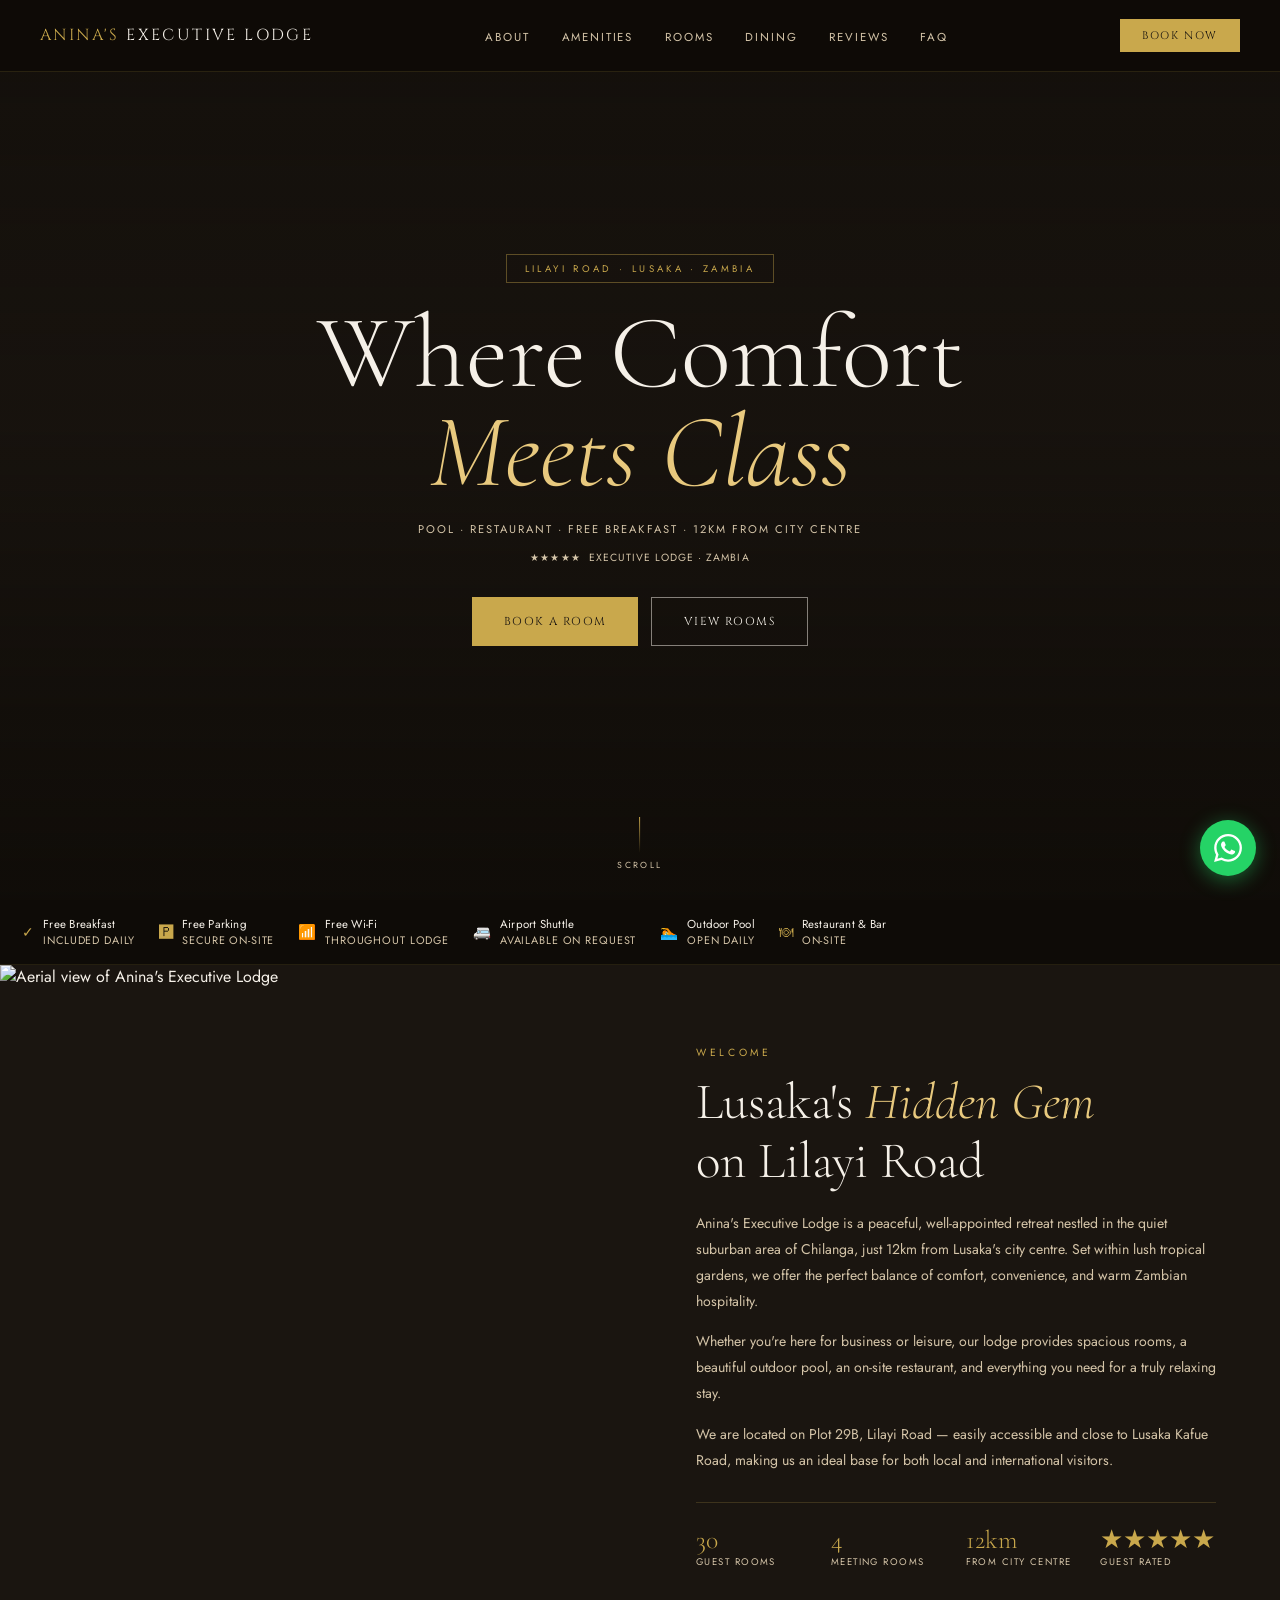
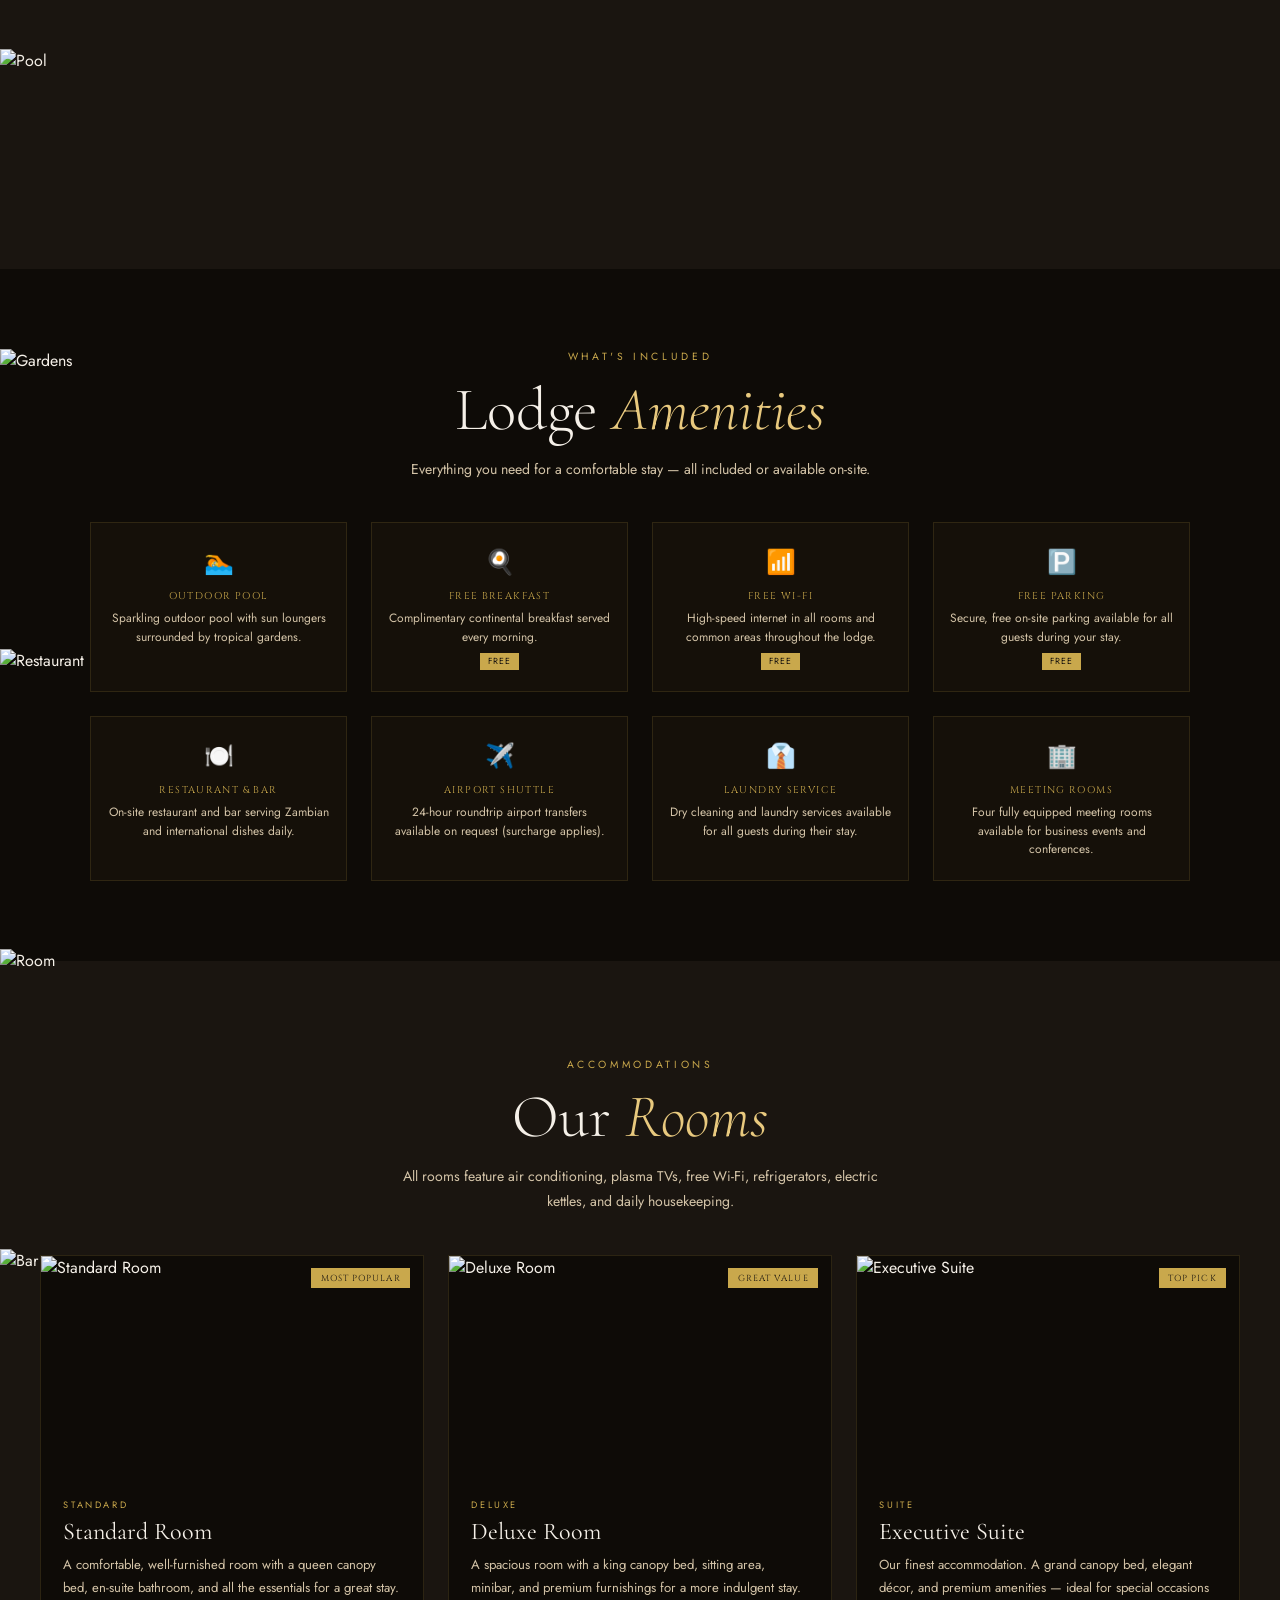
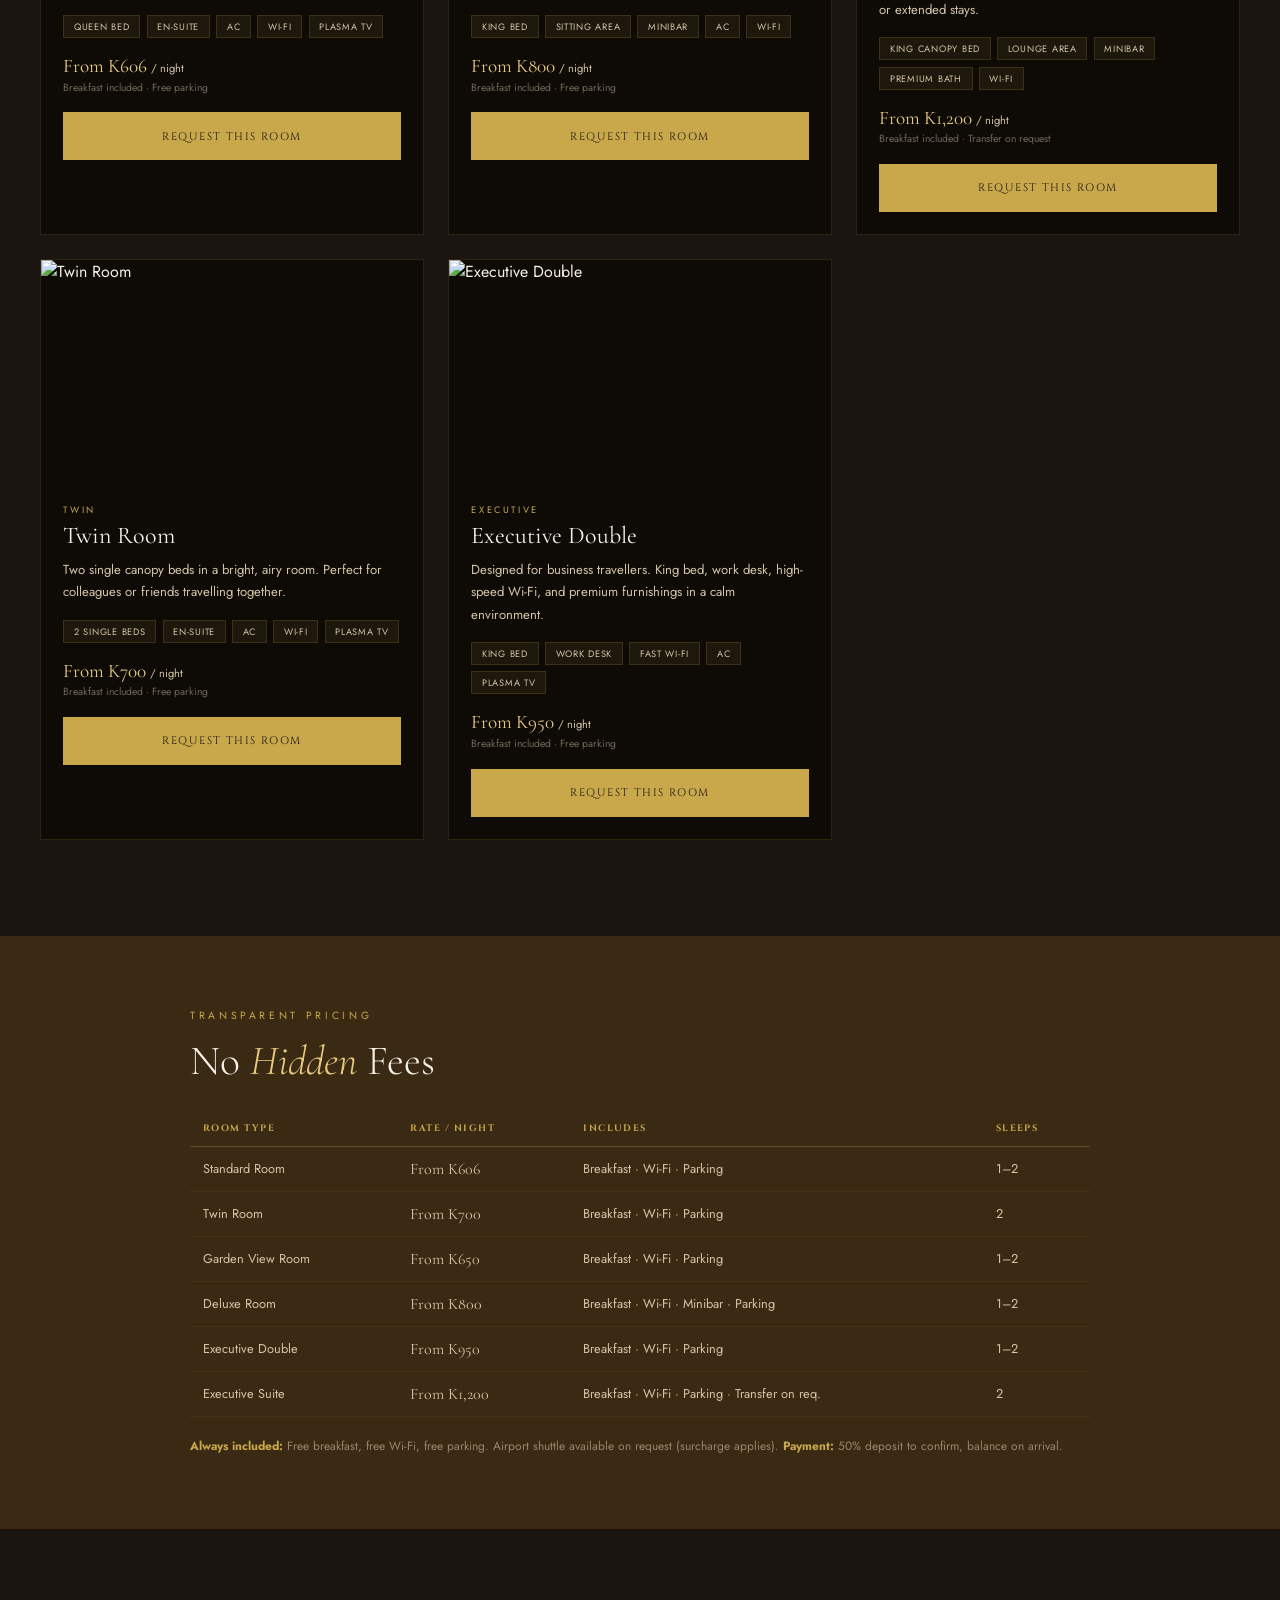
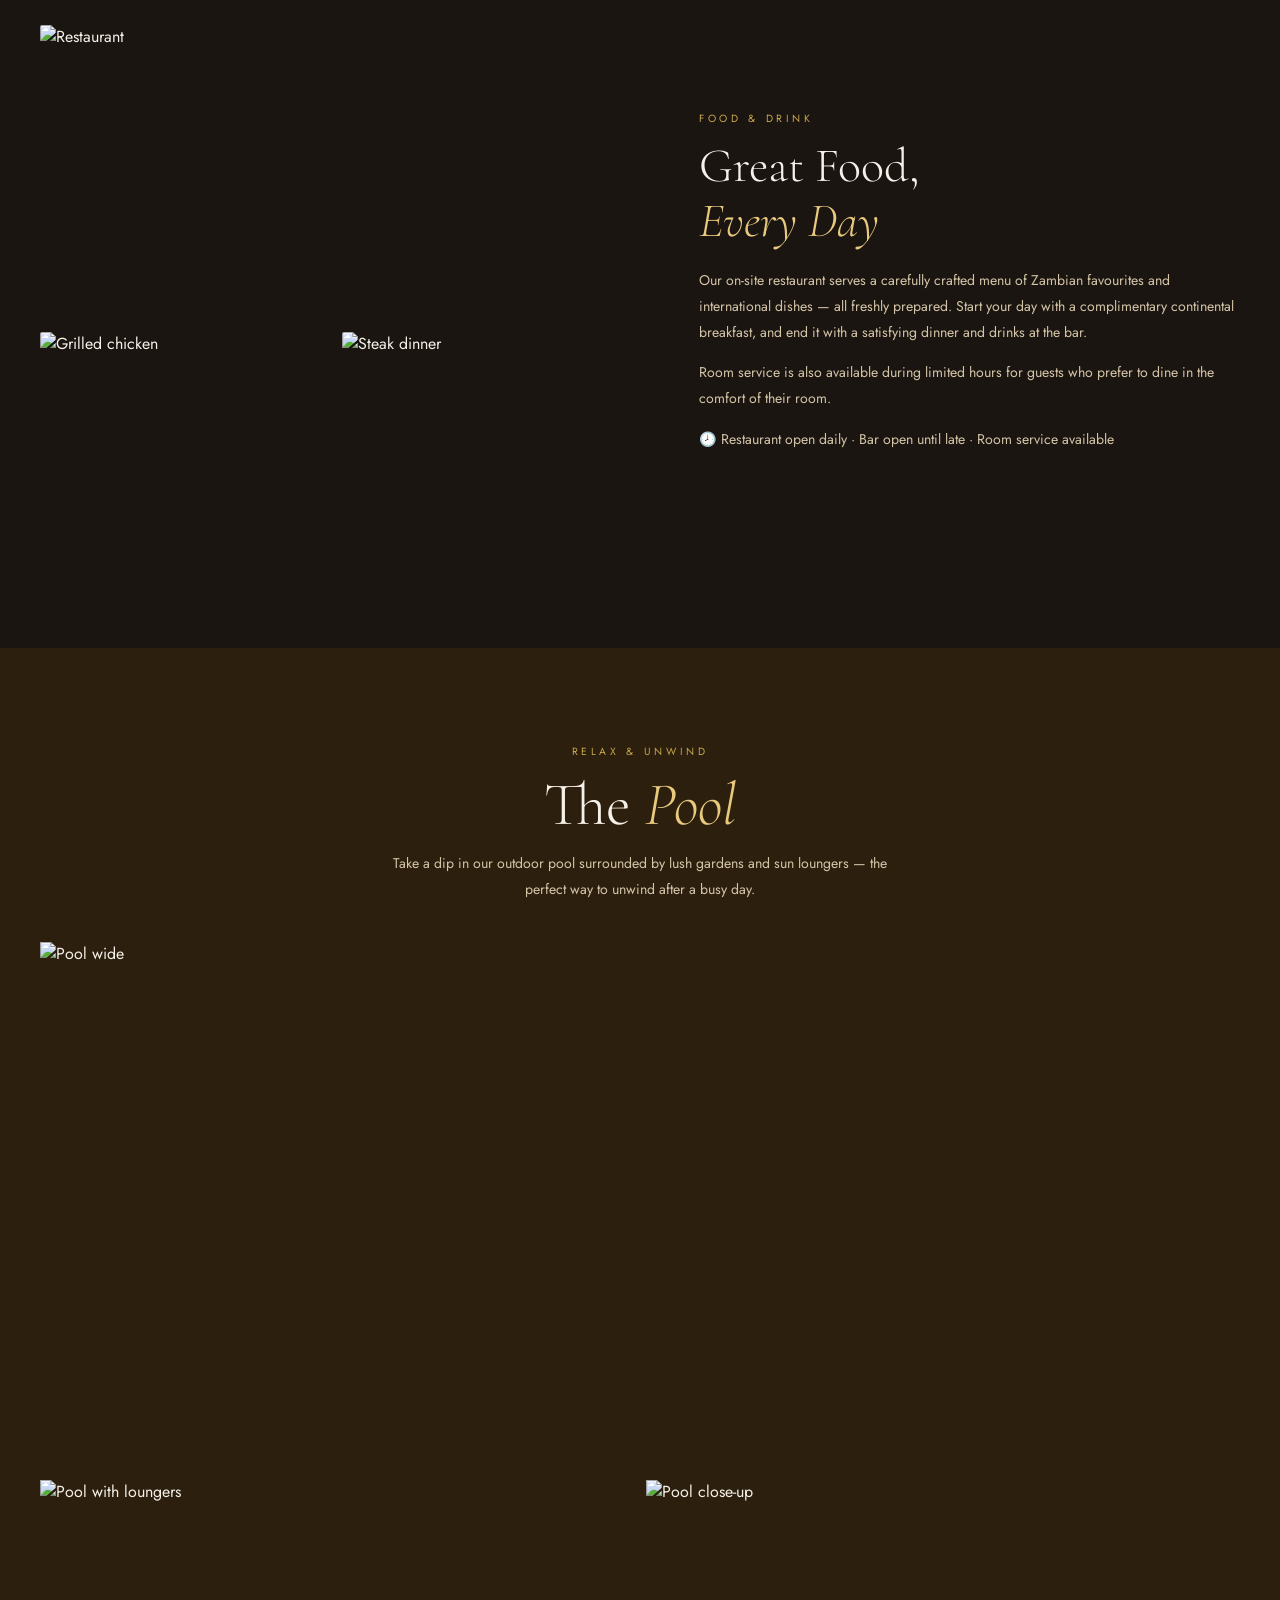
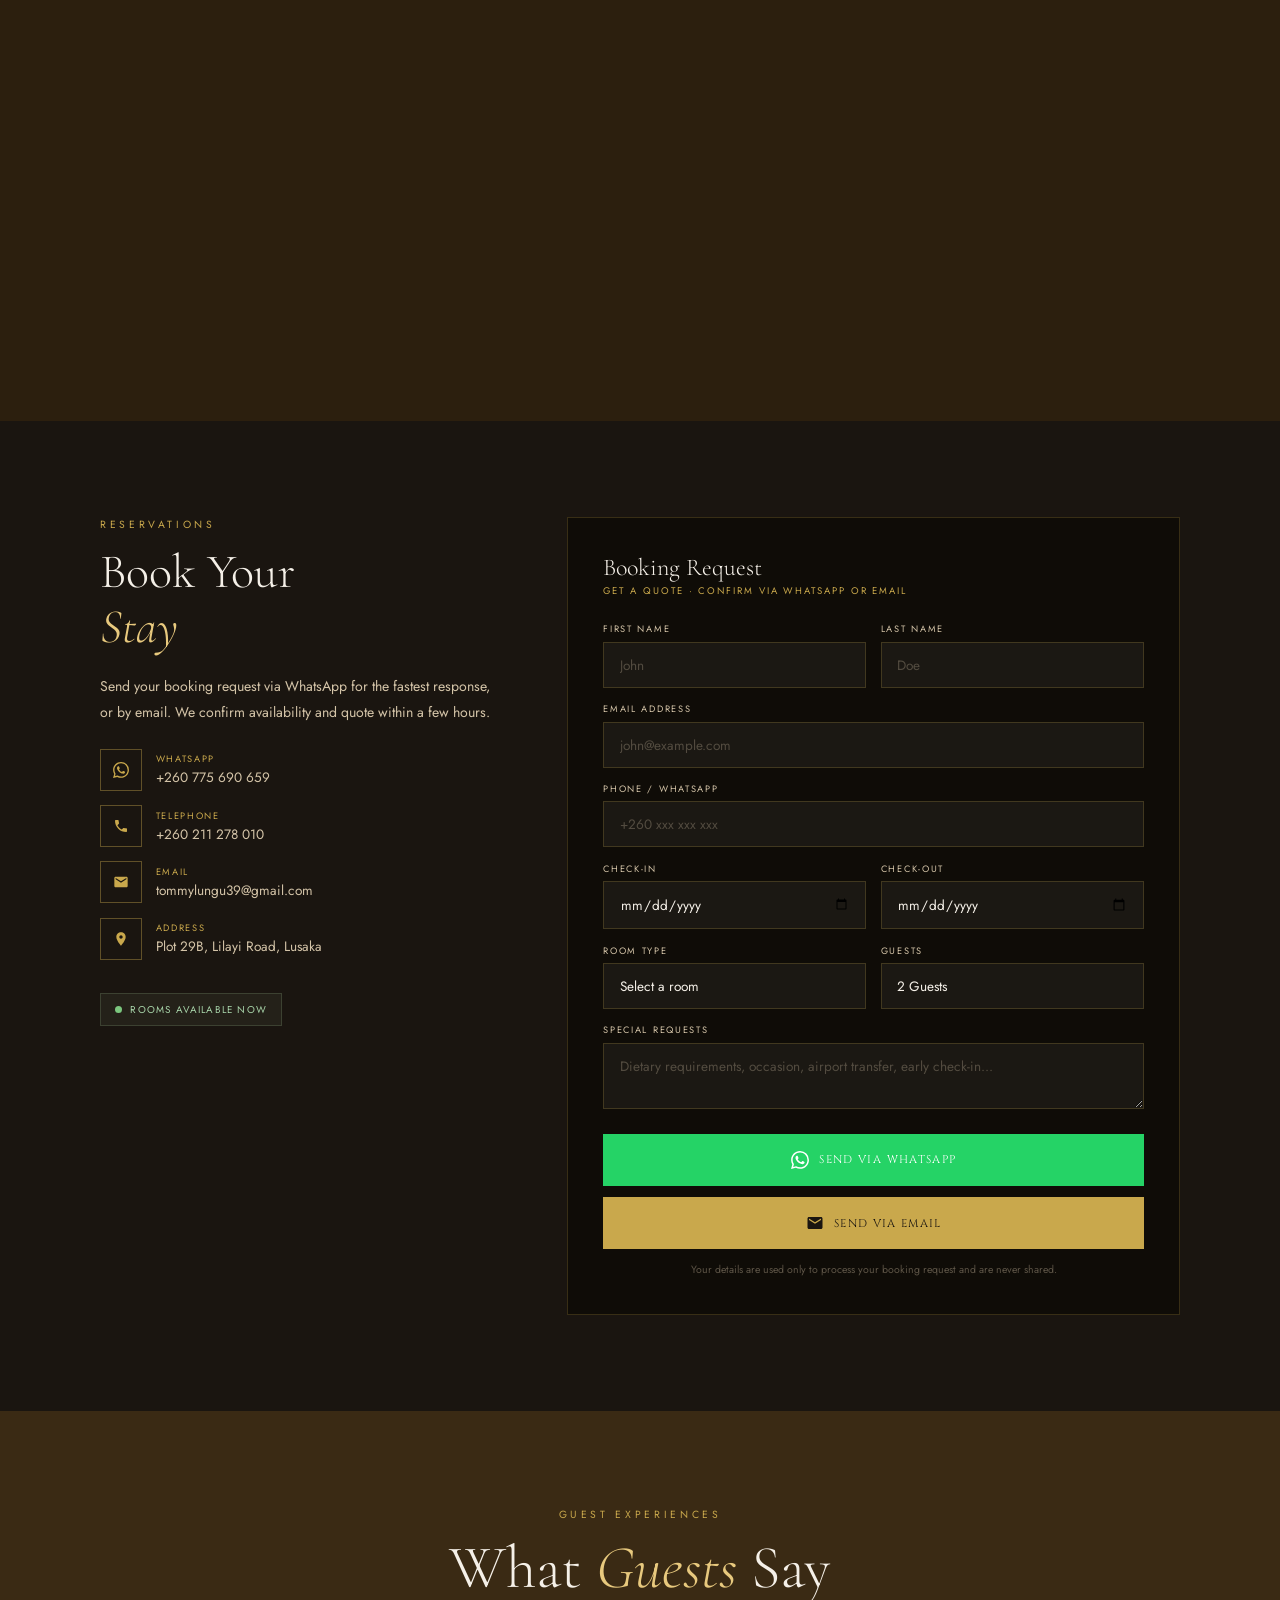
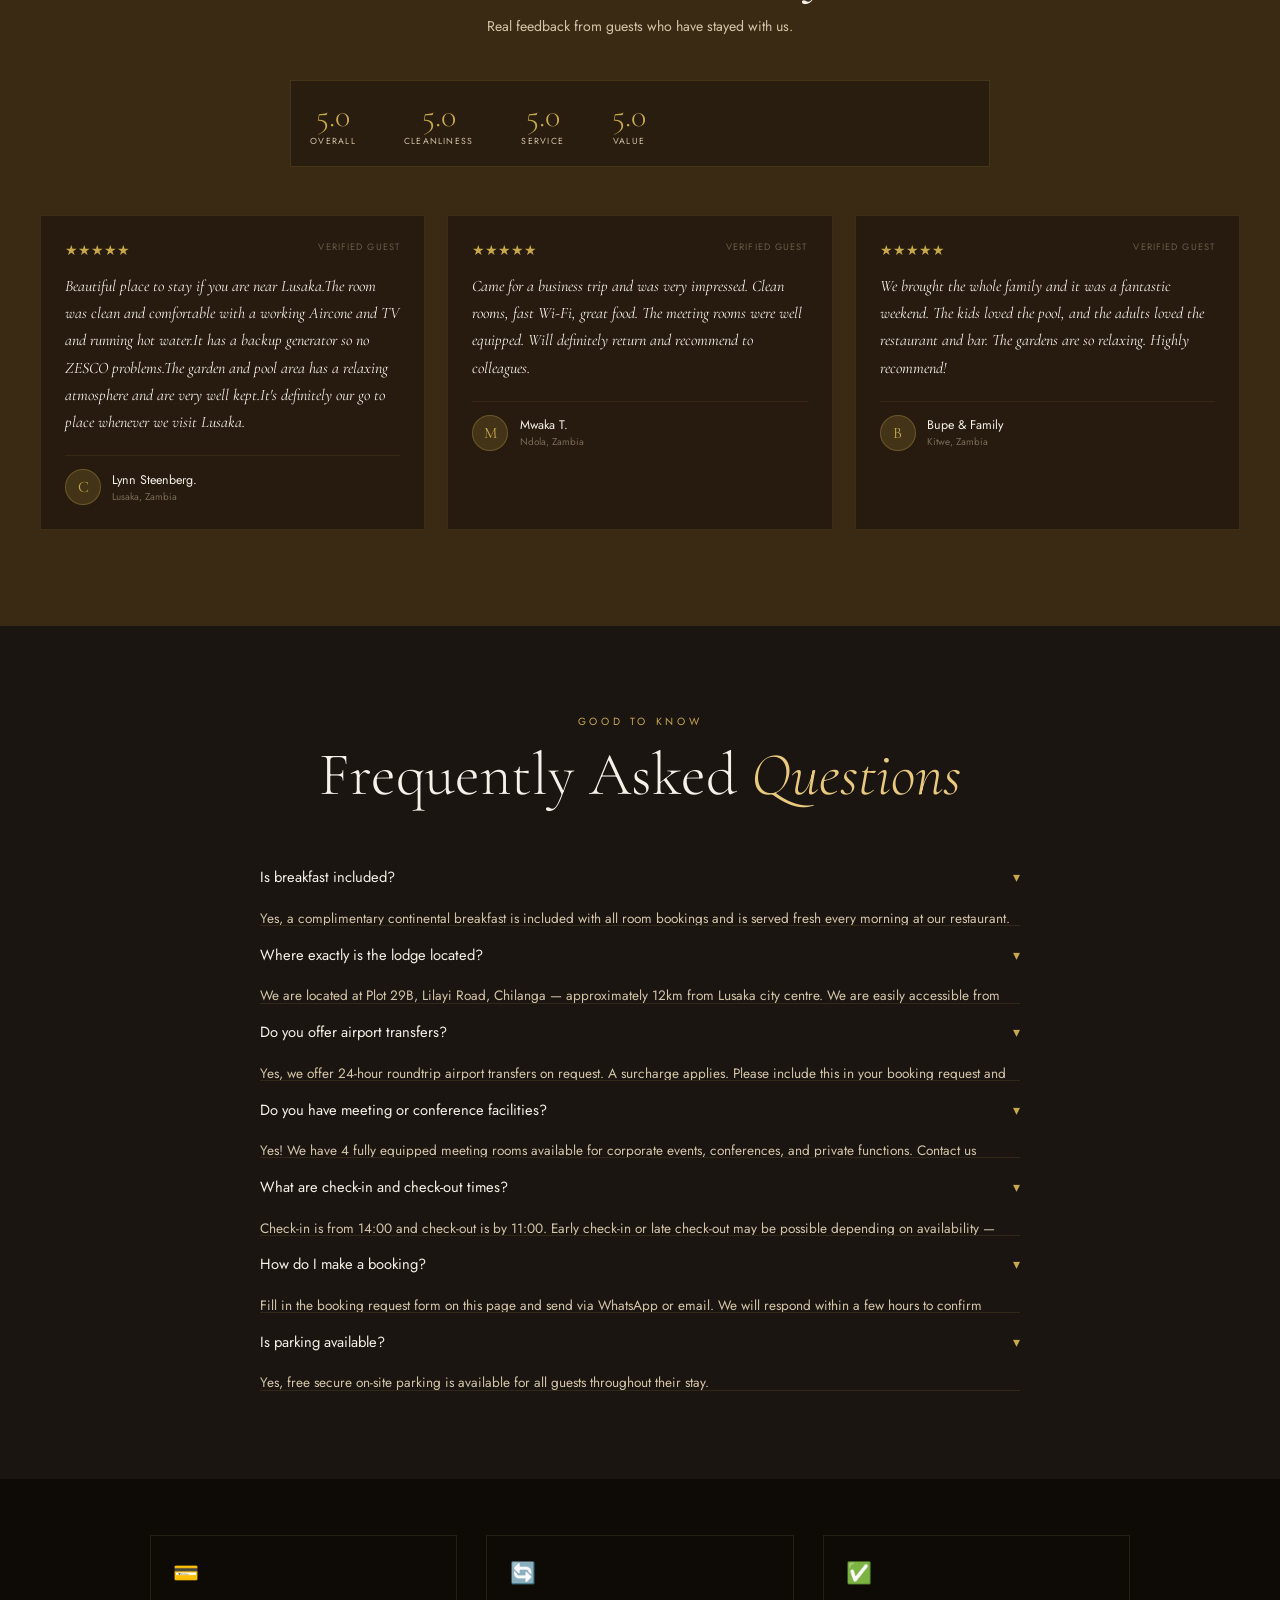
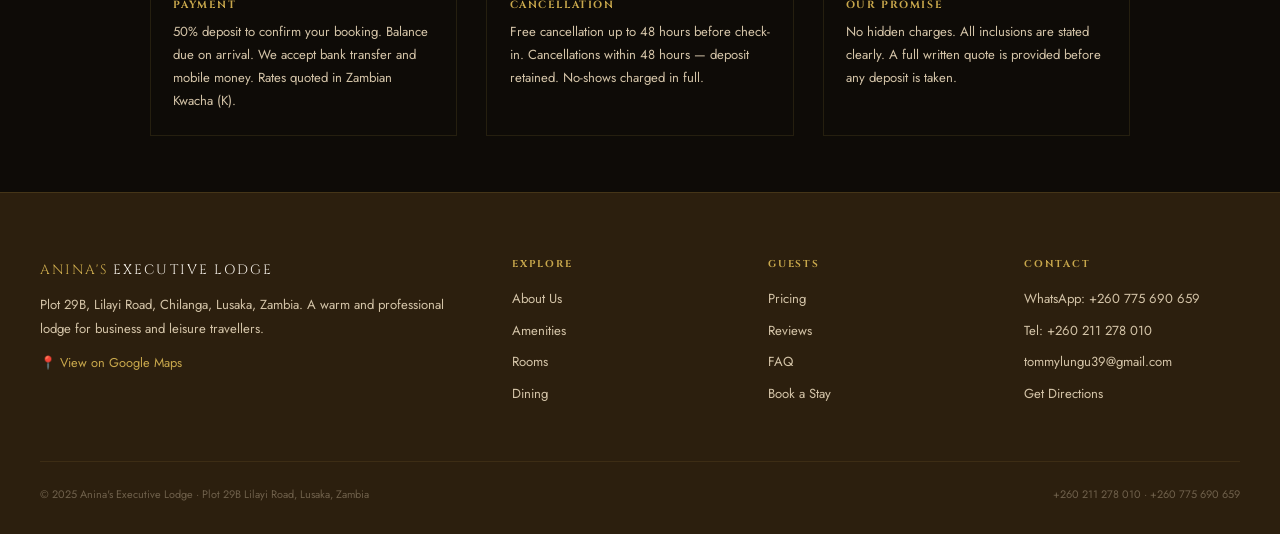
==== index.html @ ed93bfbc "Rename anina's.html to index.html" ====
<!DOCTYPE html>
<html lang="en">
<head>
  <meta charset="UTF-8"/>
  <meta name="viewport" content="width=device-width, initial-scale=1.0"/>
  <meta name="description" content="Anina's Executive Lodge — Lusaka's premier lodge on Lilayi Road. Outdoor pool, restaurant, free breakfast, free Wi-Fi, free parking. Book direct via WhatsApp or email."/>
  <title>Anina's Executive Lodge — Lusaka, Zambia</title>
  <link rel="preconnect" href="https://fonts.googleapis.com"/>
  <link rel="preconnect" href="https://fonts.gstatic.com" crossorigin/>
  <link href="https://fonts.googleapis.com/css2?family=Cormorant+Garamond:ital,wght@0,300;0,400;0,600;1,300;1,400&family=Cinzel:wght@400;600&family=Jost:wght@300;400;500&display=swap" rel="stylesheet"/>
  <link rel="stylesheet" href="style.css"/>
</head>
<body>

  <!-- ── MOBILE NAV ── -->
  <div class="overlay" id="overlay" onclick="closeNav()"></div>
  <div class="mobile-nav" id="mobileNav">
    <button class="close-btn" onclick="closeNav()">✕</button>
    <ul>
      <li><a href="#about"     onclick="closeNav()">About</a></li>
      <li><a href="#amenities" onclick="closeNav()">Amenities</a></li>
      <li><a href="#rooms"     onclick="closeNav()">Rooms</a></li>
      <li><a href="#dining"    onclick="closeNav()">Dining</a></li>
      <li><a href="#reviews"   onclick="closeNav()">Reviews</a></li>
      <li><a href="#faq"       onclick="closeNav()">FAQ</a></li>
      <li><a href="#booking"   onclick="closeNav()">Book Now</a></li>
    </ul>
  </div>
  <script>
    function openNav()  { document.getElementById('mobileNav').classList.add('open'); document.getElementById('overlay').classList.add('show'); document.body.style.overflow='hidden'; }
    function closeNav() { document.getElementById('mobileNav').classList.remove('open'); document.getElementById('overlay').classList.remove('show'); document.body.style.overflow=''; }
  </script>

  <!-- ── MAIN NAV ── -->
  <nav id="navbar">
    <a href="#" class="nav-logo">ANINA'S<span> EXECUTIVE LODGE</span></a>
    <ul class="nav-links">
      <li><a href="#about">About</a></li>
      <li><a href="#amenities">Amenities</a></li>
      <li><a href="#rooms">Rooms</a></li>
      <li><a href="#dining">Dining</a></li>
      <li><a href="#reviews">Reviews</a></li>
      <li><a href="#faq">FAQ</a></li>
    </ul>
    <a href="#booking" class="nav-cta">Book Now</a>
    <div class="hamburger" onclick="openNav()">
      <span></span><span></span><span></span>
    </div>
  </nav>

  <!-- ── HERO ── -->
  <section class="hero">
    <div class="hero-bg"></div>
    <div class="hero-overlay"></div>
    <div class="hero-content">
      <div class="hero-badge">Lilayi Road · Lusaka · Zambia</div>
      <h1>Where Comfort<br/><em>Meets Class</em></h1>
      <p class="hero-sub">Pool · Restaurant · Free Breakfast · 12km from City Centre</p>
      <div class="hero-rating">
        <span class="stars">★★★★★</span>
        <span>Executive Lodge · Zambia</span>
      </div>
      <div class="hero-cta">
        <a href="#booking" class="btn-primary">Book a Room</a>
        <a href="#rooms"   class="btn-outline">View Rooms</a>
      </div>
    </div>
    <div class="hero-scroll"><div class="scroll-line"></div><span>Scroll</span></div>
  </section>

  <!-- ── TRUST BAR ── -->
  <div class="trust-bar">
    <div class="trust-inner">
      <div class="trust-item"><span class="trust-icon">✓</span><div class="trust-text"><strong>Free Breakfast</strong>Included daily</div></div>
      <div class="trust-item"><span class="trust-icon">🅿</span><div class="trust-text"><strong>Free Parking</strong>Secure on-site</div></div>
      <div class="trust-item"><span class="trust-icon">📶</span><div class="trust-text"><strong>Free Wi-Fi</strong>Throughout lodge</div></div>
      <div class="trust-item"><span class="trust-icon">🚐</span><div class="trust-text"><strong>Airport Shuttle</strong>Available on request</div></div>
      <div class="trust-item"><span class="trust-icon">🏊</span><div class="trust-text"><strong>Outdoor Pool</strong>Open daily</div></div>
      <div class="trust-item"><span class="trust-icon">🍽</span><div class="trust-text"><strong>Restaurant &amp; Bar</strong>On-site</div></div>
    </div>
  </div>

  <!-- ── ABOUT ── -->
  <section class="about" id="about">
    <div class="about-img">
      <img src="images/aerial.jpg" alt="Aerial view of Anina's Executive Lodge"/>
    </div>
    <div class="about-text">
      <span class="section-label">Welcome</span>
      <h2>Lusaka's <em>Hidden Gem</em><br/>on Lilayi Road</h2>
      <p>Anina's Executive Lodge is a peaceful, well-appointed retreat nestled in the quiet suburban area of Chilanga, just 12km from Lusaka's city centre. Set within lush tropical gardens, we offer the perfect balance of comfort, convenience, and warm Zambian hospitality.</p>
      <p>Whether you're here for business or leisure, our lodge provides spacious rooms, a beautiful outdoor pool, an on-site restaurant, and everything you need for a truly relaxing stay.</p>
      <p>We are located on Plot 29B, Lilayi Road — easily accessible and close to Lusaka Kafue Road, making us an ideal base for both local and international visitors.</p>
      <div class="about-stats">
        <div><div class="stat-num">30</div><div class="stat-label">Guest Rooms</div></div>
        <div><div class="stat-num">4</div><div class="stat-label">Meeting Rooms</div></div>
        <div><div class="stat-num">12km</div><div class="stat-label">From City Centre</div></div>
        <div><div class="stat-num">★★★★★</div><div class="stat-label">Guest Rated</div></div>
      </div>
    </div>
  </section>

  <!-- ── GALLERY STRIP ── -->
  <div class="gallery-strip">
    <div class="gs-item"><img src="images/pool_wide.jpg" alt="Pool"/><div class="gs-caption">Outdoor Pool</div></div>
    <div class="gs-item"><img src="images/gardens.jpg" alt="Gardens"/><div class="gs-caption">Gardens</div></div>
    <div class="gs-item"><img src="images/restaurant.jpg" alt="Restaurant"/><div class="gs-caption">Restaurant</div></div>
    <div class="gs-item"><img src="images/room_executive.jpg" alt="Room"/><div class="gs-caption">Guest Rooms</div></div>
    <div class="gs-item"><img src="images/bar.jpg" alt="Bar"/><div class="gs-caption">Dining</div></div>
  </div>

  <!-- ── AMENITIES ── -->
  <section class="amenities" id="amenities">
    <div class="section-header">
      <span class="section-label">What's Included</span>
      <h2>Lodge <em>Amenities</em></h2>
      <p>Everything you need for a comfortable stay — all included or available on-site.</p>
    </div>
    <div class="amenities-grid">
      <div class="amenity-card"><div class="amenity-icon">🏊</div><div class="amenity-title">Outdoor Pool</div><div class="amenity-desc">Sparkling outdoor pool with sun loungers surrounded by tropical gardens.</div></div>
      <div class="amenity-card"><div class="amenity-icon">🍳</div><div class="amenity-title">Free Breakfast</div><div class="amenity-desc">Complimentary continental breakfast served every morning.</div><span class="amenity-tag">Free</span></div>
      <div class="amenity-card"><div class="amenity-icon">📶</div><div class="amenity-title">Free Wi-Fi</div><div class="amenity-desc">High-speed internet in all rooms and common areas throughout the lodge.</div><span class="amenity-tag">Free</span></div>
      <div class="amenity-card"><div class="amenity-icon">🅿️</div><div class="amenity-title">Free Parking</div><div class="amenity-desc">Secure, free on-site parking available for all guests during your stay.</div><span class="amenity-tag">Free</span></div>
      <div class="amenity-card"><div class="amenity-icon">🍽️</div><div class="amenity-title">Restaurant &amp; Bar</div><div class="amenity-desc">On-site restaurant and bar serving Zambian and international dishes daily.</div></div>
      <div class="amenity-card"><div class="amenity-icon">✈️</div><div class="amenity-title">Airport Shuttle</div><div class="amenity-desc">24-hour roundtrip airport transfers available on request (surcharge applies).</div></div>
      <div class="amenity-card"><div class="amenity-icon">👔</div><div class="amenity-title">Laundry Service</div><div class="amenity-desc">Dry cleaning and laundry services available for all guests during their stay.</div></div>
      <div class="amenity-card"><div class="amenity-icon">🏢</div><div class="amenity-title">Meeting Rooms</div><div class="amenity-desc">Four fully equipped meeting rooms available for business events and conferences.</div></div>
    </div>
  </section>

  <!-- ── ROOMS ── -->
  <section class="rooms" id="rooms">
    <div class="section-header">
      <span class="section-label">Accommodations</span>
      <h2>Our <em>Rooms</em></h2>
      <p>All rooms feature air conditioning, plasma TVs, free Wi-Fi, refrigerators, electric kettles, and daily housekeeping.</p>
    </div>
    <div class="rooms-grid">

      <div class="room-card">
        <div class="room-img"><img src="images/room_standard.jpg" alt="Standard Room"/><span class="room-badge">Most Popular</span></div>
        <div class="room-body">
          <p class="room-type">Standard</p>
          <h3 class="room-name">Standard Room</h3>
          <p class="room-desc">A comfortable, well-furnished room with a queen canopy bed, en-suite bathroom, and all the essentials for a great stay.</p>
          <div class="room-features"><span class="feat-tag">Queen Bed</span><span class="feat-tag">En-suite</span><span class="feat-tag">AC</span><span class="feat-tag">Wi-Fi</span><span class="feat-tag">Plasma TV</span></div>
          <p class="room-price">From K606 <span>/ night</span><small>Breakfast included · Free parking</small></p>
          <button class="room-book" onclick="prefillRoom('Standard Room')">Request This Room</button>
        </div>
      </div>

      <div class="room-card">
        <div class="room-img"><img src="images/room_delux.jpg" alt="Deluxe Room"/><span class="room-badge">Great Value</span></div>
        <div class="room-body">
          <p class="room-type">Deluxe</p>
          <h3 class="room-name">Deluxe Room</h3>
          <p class="room-desc">A spacious room with a king canopy bed, sitting area, minibar, and premium furnishings for a more indulgent stay.</p>
          <div class="room-features"><span class="feat-tag">King Bed</span><span class="feat-tag">Sitting Area</span><span class="feat-tag">Minibar</span><span class="feat-tag">AC</span><span class="feat-tag">Wi-Fi</span></div>
          <p class="room-price">From K800 <span>/ night</span><small>Breakfast included · Free parking</small></p>
          <button class="room-book" onclick="prefillRoom('Deluxe Room')">Request This Room</button>
        </div>
      </div>

      <div class="room-card">
        <div class="room-img"><img src="images/room_executive.jpg" alt="Executive Suite"/><span class="room-badge">Top Pick</span></div>
        <div class="room-body">
          <p class="room-type">Suite</p>
          <h3 class="room-name">Executive Suite</h3>
          <p class="room-desc">Our finest accommodation. A grand canopy bed, elegant décor, and premium amenities — ideal for special occasions or extended stays.</p>
          <div class="room-features"><span class="feat-tag">King Canopy Bed</span><span class="feat-tag">Lounge Area</span><span class="feat-tag">Minibar</span><span class="feat-tag">Premium Bath</span><span class="feat-tag">Wi-Fi</span></div>
          <p class="room-price">From K1,200 <span>/ night</span><small>Breakfast included · Transfer on request</small></p>
          <button class="room-book" onclick="prefillRoom('Executive Suite')">Request This Room</button>
        </div>
      </div>

      <div class="room-card">
        <div class="room-img"><img src="images/room_twin.jpg" alt="Twin Room"/></div>
        <div class="room-body">
          <p class="room-type">Twin</p>
          <h3 class="room-name">Twin Room</h3>
          <p class="room-desc">Two single canopy beds in a bright, airy room. Perfect for colleagues or friends travelling together.</p>
          <div class="room-features"><span class="feat-tag">2 Single Beds</span><span class="feat-tag">En-suite</span><span class="feat-tag">AC</span><span class="feat-tag">Wi-Fi</span><span class="feat-tag">Plasma TV</span></div>
          <p class="room-price">From K700 <span>/ night</span><small>Breakfast included · Free parking</small></p>
          <button class="room-book" onclick="prefillRoom('Twin Room')">Request This Room</button>
        </div>
      </div>

      <div class="room-card">
        <div class="room-img"><img src="images/executive_double.jpg" alt="Executive Double"/></div>
        <div class="room-body">
          <p class="room-type">Executive</p>
          <h3 class="room-name">Executive Double</h3>
          <p class="room-desc">Designed for business travellers. King bed, work desk, high-speed Wi-Fi, and premium furnishings in a calm environment.</p>
          <div class="room-features"><span class="feat-tag">King Bed</span><span class="feat-tag">Work Desk</span><span class="feat-tag">Fast Wi-Fi</span><span class="feat-tag">AC</span><span class="feat-tag">Plasma TV</span></div>
          <p class="room-price">From K950 <span>/ night</span><small>Breakfast included · Free parking</small></p>
          <button class="room-book" onclick="prefillRoom('Executive Double')">Request This Room</button>
        </div>
      </div>

     
  </section>

  <!-- ── PRICING ── -->
  <section class="pricing" id="pricing">
    <div class="pricing-inner">
      <span class="section-label">Transparent Pricing</span>
      <h2 class="pricing-title">No <em>Hidden</em> Fees</h2>
      <table class="pricing-table">
        <thead><tr><th>Room Type</th><th>Rate / Night</th><th>Includes</th><th>Sleeps</th></tr></thead>
        <tbody>
          <tr><td>Standard Room</td>    <td class="price-cell">From K606</td>   <td>Breakfast · Wi-Fi · Parking</td>                      <td>1–2</td></tr>
          <tr><td>Twin Room</td>        <td class="price-cell">From K700</td>   <td>Breakfast · Wi-Fi · Parking</td>                      <td>2</td></tr>
          <tr><td>Garden View Room</td> <td class="price-cell">From K650</td>   <td>Breakfast · Wi-Fi · Parking</td>                      <td>1–2</td></tr>
          <tr><td>Deluxe Room</td>      <td class="price-cell">From K800</td>   <td>Breakfast · Wi-Fi · Minibar · Parking</td>            <td>1–2</td></tr>
          <tr><td>Executive Double</td> <td class="price-cell">From K950</td>   <td>Breakfast · Wi-Fi · Parking</td>                      <td>1–2</td></tr>
          <tr><td>Executive Suite</td>  <td class="price-cell">From K1,200</td> <td>Breakfast · Wi-Fi · Parking · Transfer on req.</td>   <td>2</td></tr>
        </tbody>
      </table>
      <p class="pricing-note"><strong>Always included:</strong> Free breakfast, free Wi-Fi, free parking. Airport shuttle available on request (surcharge applies). <strong>Payment:</strong> 50% deposit to confirm, balance on arrival.</p>
    </div>
  </section>

  <!-- ── DINING ── -->
  <section class="dining" id="dining">
    <div class="dining-inner">
      <div class="dining-photos">
        <img src="images/restaurant.jpg" alt="Restaurant"/>
        <img src="images/platter.jpg"      alt="Grilled chicken"/>
        <img src="images/group_platter.jpg"      alt="Steak dinner"/>
      </div>
      <div class="dining-text">
        <span class="section-label">Food &amp; Drink</span>
        <h2>Great Food,<br/><em>Every Day</em></h2>
        <p>Our on-site restaurant serves a carefully crafted menu of Zambian favourites and international dishes — all freshly prepared. Start your day with a complimentary continental breakfast, and end it with a satisfying dinner and drinks at the bar.</p>
        <p>Room service is also available during limited hours for guests who prefer to dine in the comfort of their room.</p>
        <p class="dining-hours">🕗 Restaurant open daily · Bar open until late · Room service available</p>
      </div>
    </div>
  </section>

  <!-- ── POOL ── -->
  <section class="pool-section" id="pool">
    <div class="section-header">
      <span class="section-label">Relax &amp; Unwind</span>
      <h2>The <em>Pool</em></h2>
      <p>Take a dip in our outdoor pool surrounded by lush gardens and sun loungers — the perfect way to unwind after a busy day.</p>
    </div>
    <div class="pool-grid">
      <img src="images/pool_wide.jpg" alt="Pool wide"/>
      <img src="images/pool_loungers.jpg" alt="Pool with loungers"/>
      <img src="images/pool_closeup.jpg" alt="Pool close-up"/>
    </div>
  </section>

  <!-- ── BOOKING ── -->
  <section class="booking" id="booking">
    <div class="booking-inner">

      <div class="booking-info">
        <span class="section-label">Reservations</span>
        <h2>Book Your<br/><em>Stay</em></h2>
        <p>Send your booking request via WhatsApp for the fastest response, or by email. We confirm availability and quote within a few hours.</p>

        <div class="contact-item">
          <div class="contact-icon">
            <svg viewBox="0 0 24 24"><path d="M17.472 14.382c-.297-.149-1.758-.867-2.03-.967-.273-.099-.471-.148-.67.15-.197.297-.767.966-.94 1.164-.173.199-.347.223-.644.075-.297-.15-1.255-.463-2.39-1.475-.883-.788-1.48-1.761-1.653-2.059-.173-.297-.018-.458.13-.606.134-.133.298-.347.446-.52.149-.174.198-.298.298-.497.099-.198.05-.371-.025-.52-.075-.149-.669-1.612-.916-2.207-.242-.579-.487-.5-.669-.51-.173-.008-.371-.01-.57-.01-.198 0-.52.074-.792.372-.272.297-1.04 1.016-1.04 2.479 0 1.462 1.065 2.875 1.213 3.074.149.198 2.096 3.2 5.077 4.487.709.306 1.262.489 1.694.625.712.227 1.36.195 1.871.118.571-.085 1.758-.719 2.006-1.413.248-.694.248-1.289.173-1.413-.074-.124-.272-.198-.57-.347m-5.421 7.403h-.004a9.87 9.87 0 01-5.031-1.378l-.361-.214-3.741.982.998-3.648-.235-.374a9.86 9.86 0 01-1.51-5.26c.001-5.45 4.436-9.884 9.888-9.884 2.64 0 5.122 1.03 6.988 2.898a9.825 9.825 0 012.893 6.994c-.003 5.45-4.437 9.884-9.885 9.884m8.413-18.297A11.815 11.815 0 0012.05 0C5.495 0 .16 5.335.157 11.892c0 2.096.547 4.142 1.588 5.945L.057 24l6.305-1.654a11.882 11.882 0 005.683 1.448h.005c6.554 0 11.89-5.335 11.893-11.893a11.821 11.821 0 00-3.48-8.413z"/></svg>
          </div>
          <div class="contact-detail"><strong>WhatsApp</strong>+260 775 690 659</div>
        </div>

        <div class="contact-item">
          <div class="contact-icon">
            <svg viewBox="0 0 24 24"><path d="M6.62 10.79c1.44 2.83 3.76 5.14 6.59 6.59l2.2-2.2c.27-.27.67-.36 1.02-.24 1.12.37 2.33.57 3.57.57.55 0 1 .45 1 1V20c0 .55-.45 1-1 1-9.39 0-17-7.61-17-17 0-.55.45-1 1-1h3.5c.55 0 1 .45 1 1 0 1.25.2 2.45.57 3.57.11.35.03.74-.25 1.02l-2.2 2.2z"/></svg>
          </div>
          <div class="contact-detail"><strong>Telephone</strong>+260 211 278 010</div>
        </div>

        <div class="contact-item">
          <div class="contact-icon">
            <svg viewBox="0 0 24 24"><path d="M20 4H4c-1.1 0-2 .9-2 2v12c0 1.1.9 2 2 2h16c1.1 0 2-.9 2-2V6c0-1.1-.9-2-2-2zm0 4-8 5-8-5V6l8 5 8-5v2z"/></svg>
          </div>
          <div class="contact-detail"><strong>Email</strong>tommylungu39@gmail.com</div>
        </div>

        <div class="contact-item">
          <div class="contact-icon">
            <svg viewBox="0 0 24 24"><path d="M12 2C8.13 2 5 5.13 5 9c0 5.25 7 13 7 13s7-7.75 7-13c0-3.87-3.13-7-7-7zm0 9.5c-1.38 0-2.5-1.12-2.5-2.5s1.12-2.5 2.5-2.5 2.5 1.12 2.5 2.5-1.12 2.5-2.5 2.5z"/></svg>
          </div>
          <div class="contact-detail"><strong>Address</strong>Plot 29B, Lilayi Road, Lusaka</div>
        </div>

        <div class="avail-badge"><div class="avail-dot"></div><span>Rooms available now</span></div>
      </div>

      <div class="booking-form">
        <h3 class="form-title">Booking Request</h3>
        <span class="form-subtitle">Get a quote · Confirm via WhatsApp or Email</span>

        <div class="form-row">
          <div class="form-group"><label>First Name</label><input type="text" id="firstName" placeholder="John"/></div>
          <div class="form-group"><label>Last Name</label><input type="text" id="lastName" placeholder="Doe"/></div>
        </div>
        <div class="form-group"><label>Email Address</label><input type="email" id="email" placeholder="john@example.com"/></div>
        <div class="form-group"><label>Phone / WhatsApp</label><input type="tel" id="phone" placeholder="+260 xxx xxx xxx"/></div>
        <div class="form-row">
          <div class="form-group"><label>Check-In</label><input type="date" id="checkIn" onchange="updateEstimate()"/></div>
          <div class="form-group"><label>Check-Out</label><input type="date" id="checkOut" onchange="updateEstimate()"/></div>
        </div>
        <div class="form-row">
          <div class="form-group">
            <label>Room Type</label>
            <select id="roomType" onchange="updateEstimate()">
              <option value="">Select a room</option>
              <option value="Standard Room|606">Standard Room — K606/night</option>
              <option value="Twin Room|700">Twin Room — K700/night</option>
              <option value="Garden View Room|650">Garden View Room — K650/night</option>
              <option value="Deluxe Room|800">Deluxe Room — K800/night</option>
              <option value="Executive Double|950">Executive Double — K950/night</option>
              <option value="Executive Suite|1200">Executive Suite — K1,200/night</option>
            </select>
          </div>
          <div class="form-group">
            <label>Guests</label>
            <select id="guests">
              <option value="1">1 Guest</option>
              <option value="2" selected>2 Guests</option>
              <option value="3">3 Guests</option>
              <option value="4">4 Guests</option>
              <option value="5">5+ Guests</option>
            </select>
          </div>
        </div>

        <div class="price-estimate" id="priceEstimate">
          <div class="est-label">Estimated Total</div>
          <div class="est-amount" id="estimateAmount">—</div>
          <div class="est-note">Based on listed rates. Final confirmed on booking.</div>
        </div>

        <div class="form-group"><label>Special Requests</label><textarea id="message" placeholder="Dietary requirements, occasion, airport transfer, early check-in..."></textarea></div>

        <div class="send-options">
          <a href="#" class="btn-whatsapp" onclick="sendWhatsApp(event)">
            <svg viewBox="0 0 24 24"><path d="M17.472 14.382c-.297-.149-1.758-.867-2.03-.967-.273-.099-.471-.148-.67.15-.197.297-.767.966-.94 1.164-.173.199-.347.223-.644.075-.297-.15-1.255-.463-2.39-1.475-.883-.788-1.48-1.761-1.653-2.059-.173-.297-.018-.458.13-.606.134-.133.298-.347.446-.52.149-.174.198-.298.298-.497.099-.198.05-.371-.025-.52-.075-.149-.669-1.612-.916-2.207-.242-.579-.487-.5-.669-.51-.173-.008-.371-.01-.57-.01-.198 0-.52.074-.792.372-.272.297-1.04 1.016-1.04 2.479 0 1.462 1.065 2.875 1.213 3.074.149.198 2.096 3.2 5.077 4.487.709.306 1.262.489 1.694.625.712.227 1.36.195 1.871.118.571-.085 1.758-.719 2.006-1.413.248-.694.248-1.289.173-1.413-.074-.124-.272-.198-.57-.347m-5.421 7.403h-.004a9.87 9.87 0 01-5.031-1.378l-.361-.214-3.741.982.998-3.648-.235-.374a9.86 9.86 0 01-1.51-5.26c.001-5.45 4.436-9.884 9.888-9.884 2.64 0 5.122 1.03 6.988 2.898a9.825 9.825 0 012.893 6.994c-.003 5.45-4.437 9.884-9.885 9.884m8.413-18.297A11.815 11.815 0 0012.05 0C5.495 0 .16 5.335.157 11.892c0 2.096.547 4.142 1.588 5.945L.057 24l6.305-1.654a11.882 11.882 0 005.683 1.448h.005c6.554 0 11.89-5.335 11.893-11.893a11.821 11.821 0 00-3.48-8.413z"/></svg>
            Send via WhatsApp
          </a>
          <a href="#" class="btn-email" onclick="sendEmail(event)">
            <svg viewBox="0 0 24 24"><path d="M20 4H4c-1.1 0-2 .9-2 2v12c0 1.1.9 2 2 2h16c1.1 0 2-.9 2-2V6c0-1.1-.9-2-2-2zm0 4-8 5-8-5V6l8 5 8-5v2z"/></svg>
            Send via Email
          </a>
        </div>
        <p class="form-policy">Your details are used only to process your booking request and are never shared.</p>
      </div>

    </div>
  </section>

  <!-- ── REVIEWS ── -->
  <section class="reviews" id="reviews">
    <div class="section-header">
      <span class="section-label">Guest Experiences</span>
      <h2>What <em>Guests</em> Say</h2>
      <p>Real feedback from guests who have stayed with us.</p>
    </div>
    <div class="review-scores">
      <div class="score-item"><div class="score-num">5.0</div><div class="score-label">Overall</div></div>
      <div class="score-item"><div class="score-num">5.0</div><div class="score-label">Cleanliness</div></div>
      <div class="score-item"><div class="score-num">5.0</div><div class="score-label">Service</div></div>
      <div class="score-item"><div class="score-num">5.0</div><div class="score-label">Value</div></div>
    </div>
    <div class="reviews-grid">
      <div class="review-card">
        <div class="review-top"><span class="review-stars">★★★★★</span><span class="review-platform">Verified Guest</span></div>
        <p class="review-quote"> Beautiful place to stay if you are near Lusaka.The room was clean and comfortable with a working Aircone and TV and running hot water.It has a backup generator so no ZESCO problems.The garden and pool area has a relaxing atmosphere and are very well kept.It's definitely our go to place whenever we visit Lusaka.</p>
        <div class="review-footer"><div class="review-avatar">C</div><div><div class="review-name">Lynn Steenberg.</div><div class="review-origin">Lusaka, Zambia</div></div></div>
      </div>
      <div class="review-card">
        <div class="review-top"><span class="review-stars">★★★★★</span><span class="review-platform">Verified Guest</span></div>
        <p class="review-quote">Came for a business trip and was very impressed. Clean rooms, fast Wi-Fi, great food. The meeting rooms were well equipped. Will definitely return and recommend to colleagues.</p>
        <div class="review-footer"><div class="review-avatar">M</div><div><div class="review-name">Mwaka T.</div><div class="review-origin">Ndola, Zambia</div></div></div>
      </div>
      <div class="review-card">
        <div class="review-top"><span class="review-stars">★★★★★</span><span class="review-platform">Verified Guest</span></div>
        <p class="review-quote">We brought the whole family and it was a fantastic weekend. The kids loved the pool, and the adults loved the restaurant and bar. The gardens are so relaxing. Highly recommend!</p>
        <div class="review-footer"><div class="review-avatar">B</div><div><div class="review-name">Bupe &amp; Family</div><div class="review-origin">Kitwe, Zambia</div></div></div>
      </div>
    </div>
  </section>

  <!-- ── FAQ ── -->
  <section class="faq" id="faq">
    <div class="section-header">
      <span class="section-label">Good to Know</span>
      <h2>Frequently Asked <em>Questions</em></h2>
    </div>
    <div class="faq-inner">
      <div class="faq-item"><button class="faq-question" onclick="toggleFaq(this)">Is breakfast included? <span class="faq-arrow">▾</span></button><div class="faq-answer">Yes, a complimentary continental breakfast is included with all room bookings and is served fresh every morning at our restaurant. Please let us know of any dietary requirements when booking.</div></div>
      <div class="faq-item"><button class="faq-question" onclick="toggleFaq(this)">Where exactly is the lodge located? <span class="faq-arrow">▾</span></button><div class="faq-answer">We are located at Plot 29B, Lilayi Road, Chilanga — approximately 12km from Lusaka city centre. We are easily accessible from the Kafue Road and close to Lusaka's international airport.</div></div>
      <div class="faq-item"><button class="faq-question" onclick="toggleFaq(this)">Do you offer airport transfers? <span class="faq-arrow">▾</span></button><div class="faq-answer">Yes, we offer 24-hour roundtrip airport transfers on request. A surcharge applies. Please include this in your booking request and provide your flight details so we can arrange it for you.</div></div>
      <div class="faq-item"><button class="faq-question" onclick="toggleFaq(this)">Do you have meeting or conference facilities? <span class="faq-arrow">▾</span></button><div class="faq-answer">Yes! We have 4 fully equipped meeting rooms available for corporate events, conferences, and private functions. Contact us directly to discuss rates and availability for your event.</div></div>
      <div class="faq-item"><button class="faq-question" onclick="toggleFaq(this)">What are check-in and check-out times? <span class="faq-arrow">▾</span></button><div class="faq-answer">Check-in is from 14:00 and check-out is by 11:00. Early check-in or late check-out may be possible depending on availability — please mention this in your booking request.</div></div>
      <div class="faq-item"><button class="faq-question" onclick="toggleFaq(this)">How do I make a booking? <span class="faq-arrow">▾</span></button><div class="faq-answer">Fill in the booking request form on this page and send via WhatsApp or email. We will respond within a few hours to confirm availability. A 50% deposit is required to secure your reservation, with the balance due on arrival.</div></div>
      <div class="faq-item"><button class="faq-question" onclick="toggleFaq(this)">Is parking available? <span class="faq-arrow">▾</span></button><div class="faq-answer">Yes, free secure on-site parking is available for all guests throughout their stay.</div></div>
    </div>
  </section>

  <!-- ── POLICIES ── -->
  <section class="policies">
    <div class="policies-inner">
      <div class="policy-card"><div class="policy-icon">💳</div><h4 class="policy-title">Payment</h4><p class="policy-text">50% deposit to confirm your booking. Balance due on arrival. We accept bank transfer and mobile money. Rates quoted in Zambian Kwacha (K).</p></div>
      <div class="policy-card"><div class="policy-icon">🔄</div><h4 class="policy-title">Cancellation</h4><p class="policy-text">Free cancellation up to 48 hours before check-in. Cancellations within 48 hours — deposit retained. No-shows charged in full.</p></div>
      <div class="policy-card"><div class="policy-icon">✅</div><h4 class="policy-title">Our Promise</h4><p class="policy-text">No hidden charges. All inclusions are stated clearly. A full written quote is provided before any deposit is taken.</p></div>
    </div>
  </section>

  <!-- ── FOOTER ── -->
  <footer>
    <div class="footer-grid">
      <div class="footer-brand">
        <a href="#" class="nav-logo">ANINA'S<span> EXECUTIVE LODGE</span></a>
        <p>Plot 29B, Lilayi Road, Chilanga, Lusaka, Zambia. A warm and professional lodge for business and leisure travellers.</p>
        <a href="https://maps.app.goo.gl/FbEZCmSEmFs1nkce8" target="_blank" class="map-link">📍 View on Google Maps</a>
      </div>
      <div class="footer-col">
        <h4>Explore</h4>
        <ul>
          <li><a href="#about">About Us</a></li>
          <li><a href="#amenities">Amenities</a></li>
          <li><a href="#rooms">Rooms</a></li>
          <li><a href="#dining">Dining</a></li>
        </ul>
      </div>
      <div class="footer-col">
        <h4>Guests</h4>
        <ul>
          <li><a href="#pricing">Pricing</a></li>
          <li><a href="#reviews">Reviews</a></li>
          <li><a href="#faq">FAQ</a></li>
          <li><a href="#booking">Book a Stay</a></li>
        </ul>
      </div>
      <div class="footer-col">
        <h4>Contact</h4>
        <ul>
          <li><a href="https://wa.me/260775690659">WhatsApp: +260 775 690 659</a></li>
          <li><a href="tel:+260211278010">Tel: +260 211 278 010</a></li>
          <li><a href="mailto:tommylungu39@gmail.com">tommylungu39@gmail.com</a></li>
          <li><a href="https://maps.app.goo.gl/FbEZCmSEmFs1nkce8" target="_blank">Get Directions</a></li>
        </ul>
      </div>
    </div>
    <div class="footer-bottom">
      <p>© 2025 Anina's Executive Lodge · Plot 29B Lilayi Road, Lusaka, Zambia</p>
      <p>+260 211 278 010 · +260 775 690 659</p>
    </div>
  </footer>

  <!-- ── FLOATING WHATSAPP ── -->
  <a href="https://wa.me/260775690659?text=Hello%2C%20I'd%20like%20to%20enquire%20about%20a%20room%20at%20Anina's%20Executive%20Lodge." class="wa-float" target="_blank">
    <svg viewBox="0 0 24 24"><path d="M17.472 14.382c-.297-.149-1.758-.867-2.03-.967-.273-.099-.471-.148-.67.15-.197.297-.767.966-.94 1.164-.173.199-.347.223-.644.075-.297-.15-1.255-.463-2.39-1.475-.883-.788-1.48-1.761-1.653-2.059-.173-.297-.018-.458.13-.606.134-.133.298-.347.446-.52.149-.174.198-.298.298-.497.099-.198.05-.371-.025-.52-.075-.149-.669-1.612-.916-2.207-.242-.579-.487-.5-.669-.51-.173-.008-.371-.01-.57-.01-.198 0-.52.074-.792.372-.272.297-1.04 1.016-1.04 2.479 0 1.462 1.065 2.875 1.213 3.074.149.198 2.096 3.2 5.077 4.487.709.306 1.262.489 1.694.625.712.227 1.36.195 1.871.118.571-.085 1.758-.719 2.006-1.413.248-.694.248-1.289.173-1.413-.074-.124-.272-.198-.57-.347m-5.421 7.403h-.004a9.87 9.87 0 01-5.031-1.378l-.361-.214-3.741.982.998-3.648-.235-.374a9.86 9.86 0 01-1.51-5.26c.001-5.45 4.436-9.884 9.888-9.884 2.64 0 5.122 1.03 6.988 2.898a9.825 9.825 0 012.893 6.994c-.003 5.45-4.437 9.884-9.885 9.884m8.413-18.297A11.815 11.815 0 0012.05 0C5.495 0 .16 5.335.157 11.892c0 2.096.547 4.142 1.588 5.945L.057 24l6.305-1.654a11.882 11.882 0 005.683 1.448h.005c6.554 0 11.89-5.335 11.893-11.893a11.821 11.821 0 00-3.48-8.413z"/></svg>
  </a>

  <script src="main.js"></script>
</body>
</html>
---- style.css ----
/* ============================================================
   ANINA'S EXECUTIVE LODGE — style.css
   MOBILE FIRST: base = mobile, scale up with min-width queries
   ============================================================ */

/* ── VARIABLES ── */
:root {
  --gold:       #c9a84c;
  --gold-light: #e8c97e;
  --earth:      #2c1f0e;
  --bark:       #3a2a14;
  --cream:      #f5f0e8;
  --charcoal:   #1a1510;
  --sand:       #d4c4a8;
  --deep:       #0e0b07;
}

/* ── RESET ── */
*, *::before, *::after { box-sizing: border-box; margin: 0; padding: 0; }
html  { scroll-behavior: smooth; -webkit-text-size-adjust: 100%; }
body  { font-family: 'Jost', sans-serif; background: var(--charcoal); color: var(--cream); overflow-x: hidden; }
img   { display: block; max-width: 100%; height: auto; }
a     { text-decoration: none; -webkit-tap-highlight-color: transparent; }
button { -webkit-tap-highlight-color: transparent; }

/* ── TYPOGRAPHY ── */
.section-label {
  font-size: .65rem; letter-spacing: .35em; text-transform: uppercase;
  color: var(--gold); display: block; margin-bottom: .8rem;
}
.section-header { text-align: center; margin-bottom: 2.5rem; padding: 0 1rem; }
.section-header h2 {
  font-family: 'Cormorant Garamond', serif;
  font-size: clamp(2rem, 8vw, 3.8rem); font-weight: 300; color: var(--cream); line-height: 1.1;
}
.section-header h2 em { font-style: italic; color: var(--gold-light); }
.section-header p { font-size: .88rem; color: var(--sand); line-height: 1.8; margin: .8rem auto 0; max-width: 500px; }

/* ── BUTTONS ── */
.btn-primary {
  font-family: 'Cinzel', serif; font-size: .72rem; letter-spacing: .12em;
  text-transform: uppercase; color: var(--charcoal); background: var(--gold);
  padding: 1rem 2rem; display: inline-block; transition: all .3s;
  min-height: 48px; display: inline-flex; align-items: center; justify-content: center;
}
.btn-primary:active { background: var(--gold-light); }

.btn-outline {
  font-family: 'Cinzel', serif; font-size: .72rem; letter-spacing: .12em;
  text-transform: uppercase; color: var(--cream); background: transparent;
  padding: 1rem 2rem; border: 1px solid rgba(245,240,232,.5);
  display: inline-flex; align-items: center; justify-content: center;
  min-height: 48px; transition: all .3s;
}
.btn-outline:active { border-color: var(--gold); color: var(--gold); }

/* ── OVERLAY ── */
.overlay {
  position: fixed; inset: 0;
  background: rgba(0,0,0,.65);
  z-index: 8000; display: none;
  touch-action: manipulation;
}
.overlay.show { display: block; }

/* ============================================================
   NAVIGATION — mobile first
   ============================================================ */
nav {
  position: fixed; top: 0; left: 0; right: 0; z-index: 200;
  display: flex; justify-content: space-between; align-items: center;
  padding: 1rem 1.2rem;
  background: rgba(14,11,7,.95);
  border-bottom: 1px solid rgba(201,168,76,.15);
  transition: all .3s;
}
nav.scrolled { padding: .8rem 1.2rem; }

.nav-logo {
  font-family: 'Cinzel', serif; font-size: .78rem; letter-spacing: .15em;
  color: var(--gold); line-height: 1.3; max-width: 200px;
}
.nav-logo span { color: var(--cream); font-weight: 400; }

/* Desktop nav links — hidden on mobile */
.nav-links { display: none; }
.nav-cta   { display: none; }

/* Hamburger — visible on mobile */
.hamburger {
  display: flex; flex-direction: column; gap: 5px;
  cursor: pointer; padding: 8px; margin: -8px;
  min-width: 44px; min-height: 44px;
  align-items: center; justify-content: center;
  touch-action: manipulation;
}
.hamburger span { width: 22px; height: 2px; background: var(--cream); display: block; transition: all .3s; }

/* Mobile nav drawer */
.mobile-nav {
  position: fixed; top: 0; left: 0;
  width: 100vw; height: 100vh;
  background: rgba(14,11,7,.98);
  z-index: 9000;
  display: flex; flex-direction: column;
  justify-content: center; align-items: center;
  transform: translateX(-100%);
  transition: transform .3s ease;
  pointer-events: none;
}
.mobile-nav.open { transform: translateX(0); pointer-events: auto; }

.mobile-nav ul { list-style: none; text-align: center; padding: 0; }
.mobile-nav ul li { margin-bottom: 0; }
.mobile-nav ul a {
  font-family: 'Cinzel', serif;
  font-size: 1.1rem; letter-spacing: .18em; text-transform: uppercase;
  color: var(--sand);
  display: flex; align-items: center; justify-content: center;
  min-height: 56px; padding: 0 3rem;
  transition: color .2s;
  touch-action: manipulation;
}
.mobile-nav ul a:active { color: var(--gold); }

.close-btn {
  position: absolute; top: 1.2rem; right: 1.2rem;
  width: 52px; height: 52px;
  background: rgba(201,168,76,.12); border: 1px solid rgba(201,168,76,.35);
  border-radius: 50%; color: var(--cream); font-size: 1.3rem;
  cursor: pointer; display: flex; align-items: center; justify-content: center;
  touch-action: manipulation; z-index: 9001;
}
.close-btn:active { background: rgba(201,168,76,.3); }

/* ============================================================
   HERO — mobile first
   ============================================================ */
.hero {
  position: relative; height: 100svh; min-height: 580px;
  display: flex; flex-direction: column;
  justify-content: center; align-items: center;
  text-align: center; overflow: hidden;
}
.hero-bg {
  position: absolute; inset: 0;
  background: url('../images/aerial.jpg') center / cover no-repeat;
  animation: heroZoom 12s ease-out forwards;
}
.hero-overlay {
  position: absolute; inset: 0;
  background: linear-gradient(to bottom, rgba(14,11,7,.5) 0%, rgba(14,11,7,.2) 45%, rgba(14,11,7,.82) 100%);
}
@keyframes heroZoom { from { transform: scale(1.06); } to { transform: scale(1); } }

.hero-content {
  position: relative; z-index: 2;
  padding: 0 1.5rem; width: 100%;
}
.hero-badge {
  font-size: .6rem; letter-spacing: .35em; text-transform: uppercase;
  color: var(--gold); border: 1px solid rgba(201,168,76,.4);
  padding: .4rem 1.1rem; margin-bottom: 1.3rem; display: inline-block;
  opacity: 0; animation: fadeUp 1s .4s forwards;
}
.hero h1 {
  font-family: 'Cormorant Garamond', serif;
  font-size: clamp(2.8rem, 11vw, 6.5rem);
  font-weight: 300; line-height: .95; color: var(--cream);
  opacity: 0; animation: fadeUp 1s .7s forwards;
}
.hero h1 em { font-style: italic; color: var(--gold-light); }
.hero-sub {
  font-size: .7rem; letter-spacing: .18em; text-transform: uppercase;
  color: var(--sand); margin-top: 1.2rem;
  opacity: 0; animation: fadeUp 1s 1s forwards;
}
.hero-rating {
  display: flex; align-items: center; justify-content: center; gap: .5rem;
  margin-top: .8rem; opacity: 0; animation: fadeUp 1s 1.1s forwards;
}
.stars { color: var(--gold); font-size: .85rem; }
.hero-rating span { font-size: .65rem; letter-spacing: .1em; text-transform: uppercase; color: var(--sand); }
.hero-cta {
  margin-top: 2rem; display: flex; gap: .8rem;
  justify-content: center; flex-wrap: wrap;
  opacity: 0; animation: fadeUp 1s 1.3s forwards;
}
.hero-scroll {
  position: absolute; bottom: 1.8rem; left: 50%; transform: translateX(-50%);
  display: flex; flex-direction: column; align-items: center; gap: .4rem;
  opacity: 0; animation: fadeIn 1s 2s forwards;
}
.hero-scroll span { font-size: .55rem; letter-spacing: .28em; text-transform: uppercase; color: var(--sand); }
.scroll-line {
  width: 1px; height: 36px;
  background: linear-gradient(to bottom, var(--gold), transparent);
  animation: scrollPulse 2s infinite;
}
@keyframes fadeUp  { from { opacity: 0; transform: translateY(24px); } to { opacity: 1; transform: translateY(0); } }
@keyframes fadeIn  { from { opacity: 0; } to { opacity: 1; } }
@keyframes scrollPulse { 0%,100% { opacity: .3; } 50% { opacity: 1; } }

/* ============================================================
   TRUST BAR
   ============================================================ */
.trust-bar {
  background: var(--deep); border-bottom: 1px solid rgba(201,168,76,.12);
  padding: 1rem 1.2rem; overflow-x: auto; -webkit-overflow-scrolling: touch;
}
.trust-inner {
  display: flex; gap: 1.5rem; align-items: center;
  justify-content: flex-start; min-width: max-content; padding: 0 .2rem;
}
.trust-item { display: flex; align-items: center; gap: .55rem; flex-shrink: 0; }
.trust-icon { color: var(--gold); font-size: .9rem; }
.trust-text { font-size: .68rem; letter-spacing: .08em; text-transform: uppercase; color: var(--sand); white-space: nowrap; }
.trust-text strong { color: var(--cream); display: block; font-size: .72rem; letter-spacing: .02em; text-transform: none; font-weight: 400; }

/* ============================================================
   ABOUT
   ============================================================ */
.about { display: flex; flex-direction: column; }
.about-img { position: relative; height: 260px; overflow: hidden; }
.about-img img { width: 100%; height: 100%; object-fit: cover; object-position: center; }
.about-img::after {
  content: ''; position: absolute; inset: 0;
  background: linear-gradient(to bottom, transparent 50%, var(--charcoal));
}
.about-text {
  background: var(--charcoal); padding: 2rem 1.5rem 3rem;
}
.about-text h2 {
  font-family: 'Cormorant Garamond', serif;
  font-size: clamp(1.9rem, 7vw, 3.2rem); font-weight: 300; line-height: 1.15;
  color: var(--cream); margin-bottom: 1.2rem;
}
.about-text h2 em { font-style: italic; color: var(--gold-light); }
.about-text p { font-size: .88rem; line-height: 1.85; color: var(--sand); margin-bottom: .9rem; }
.about-stats {
  display: grid; grid-template-columns: 1fr 1fr;
  gap: 1.2rem; margin-top: 1.8rem;
  padding-top: 1.5rem; border-top: 1px solid rgba(201,168,76,.2);
}
.stat-num  { font-family: 'Cormorant Garamond', serif; font-size: 1.6rem; font-weight: 300; color: var(--gold); line-height: 1; }
.stat-label{ font-size: .6rem; letter-spacing: .15em; text-transform: uppercase; color: var(--sand); margin-top: .2rem; }

/* ============================================================
   GALLERY STRIP — vertical auto-scroll ticker
   ============================================================ */
.gallery-strip-wrapper {
  width: 100%;
  height: 420px;
  overflow: hidden;
}

.gallery-track {
  display: flex;
  flex-direction: column;
  width: 100%;
  animation: galleryScrollV 18s linear infinite;
}

.gallery-strip-wrapper:hover .gallery-track {
  animation-play-state: paused;
}

@keyframes galleryScrollV {
  0%   { transform: translateY(0); }
  100% { transform: translateY(-50%); }
}

.gs-item {
  width: 100%;
  height: 210px;
  flex-shrink: 0;
  overflow: hidden;
  position: relative;
}

.gs-item img {
  width: 100%; height: 100%;
  object-fit: cover; display: block;
  pointer-events: none;
}

.gs-caption {
  position: absolute; bottom: 0; left: 0; right: 0;
  background: linear-gradient(transparent, rgba(14,11,7,.85));
  padding: .7rem .8rem .5rem;
  font-size: .62rem; letter-spacing: .18em;
  text-transform: uppercase; color: var(--gold);
}

@media (min-width: 640px) {
  .gallery-strip-wrapper { height: 500px; }
  .gs-item { height: 250px; }
}

@media (min-width: 960px) {
  .gallery-strip-wrapper { height: 600px; }
  .gs-item { height: 300px; }
  .gs-caption { opacity: 0; transition: opacity .3s; }
  .gs-item:hover .gs-caption { opacity: 1; }
}

/* ============================================================
   AMENITIES
   ============================================================ */
.amenities { padding: 3rem 1.2rem; background: var(--deep); }
.amenities-grid { display: grid; grid-template-columns: 1fr 1fr; gap: 1rem; }
.amenity-card {
  padding: 1.3rem 1rem; border: 1px solid rgba(201,168,76,.14);
  background: rgba(201,168,76,.03); text-align: center;
}
.amenity-icon  { font-size: 1.5rem; margin-bottom: .6rem; }
.amenity-title {
  font-family: 'Cinzel', serif; font-size: .62rem; letter-spacing: .14em;
  text-transform: uppercase; color: var(--gold); margin-bottom: .4rem;
}
.amenity-desc { font-size: .75rem; color: var(--sand); line-height: 1.55; }
.amenity-tag {
  display: inline-block; margin-top: .4rem; font-size: .55rem;
  letter-spacing: .1em; text-transform: uppercase;
  color: var(--charcoal); background: var(--gold); padding: .18rem .5rem;
}

/* ============================================================
   ROOMS
   ============================================================ */
.rooms { padding: 3rem 1.2rem; background: var(--charcoal); }
.rooms-grid { display: flex; flex-direction: column; gap: 1.5rem; margin-top: 2rem; }
.room-card {
  border: 1px solid rgba(201,168,76,.16); overflow: hidden;
  background: var(--deep);
}
.room-img { height: 220px; overflow: hidden; position: relative; }
.room-img img { width: 100%; height: 100%; object-fit: cover; display: block; }
.room-badge {
  position: absolute; top: .8rem; right: .8rem; background: var(--gold);
  color: var(--charcoal); font-size: .55rem; letter-spacing: .12em;
  text-transform: uppercase; padding: .25rem .6rem; font-family: 'Cinzel', serif;
}
.room-body  { padding: 1.4rem; }
.room-type  { font-size: .58rem; letter-spacing: .28em; text-transform: uppercase; color: var(--gold); margin-bottom: .35rem; }
.room-name  { font-family: 'Cormorant Garamond', serif; font-size: 1.5rem; font-weight: 400; color: var(--cream); margin-bottom: .55rem; }
.room-desc  { font-size: .82rem; color: var(--sand); line-height: 1.7; margin-bottom: 1rem; }
.room-features { display: flex; flex-wrap: wrap; gap: .4rem; margin-bottom: 1rem; }
.feat-tag {
  font-size: .58rem; letter-spacing: .08em; text-transform: uppercase;
  color: var(--sand); background: rgba(201,168,76,.08);
  padding: .25rem .6rem; border: 1px solid rgba(201,168,76,.18);
}
.room-price { font-family: 'Cormorant Garamond', serif; font-size: 1.2rem; color: var(--gold-light); }
.room-price span  { font-size: .7rem; color: var(--sand); font-family: 'Jost', sans-serif; }
.room-price small { display: block; font-size: .65rem; color: rgba(212,196,168,.5); font-family: 'Jost', sans-serif; margin-top: .1rem; }
.room-book {
  display: block; width: 100%; margin-top: 1.1rem;
  font-family: 'Cinzel', serif; font-size: .68rem; letter-spacing: .13em;
  text-transform: uppercase; text-align: center;
  color: var(--charcoal); background: var(--gold);
  padding: .9rem; border: none; cursor: pointer;
  min-height: 48px; touch-action: manipulation;
  transition: background .2s;
}
.room-book:active { background: var(--gold-light); }

/* ============================================================
   PRICING
   ============================================================ */
.pricing { padding: 3rem 1.2rem; background: var(--bark); overflow-x: auto; }
.pricing-inner { min-width: 0; }
.pricing-title {
  font-family: 'Cormorant Garamond', serif;
  font-size: clamp(1.8rem, 6vw, 2.6rem); font-weight: 300;
  color: var(--cream); margin-bottom: 1.5rem;
}
.pricing-title em { font-style: italic; color: var(--gold-light); }
.pricing-table { width: 100%; border-collapse: collapse; font-size: .8rem; }
.pricing-table th {
  font-family: 'Cinzel', serif; font-size: .58rem; letter-spacing: .16em;
  text-transform: uppercase; color: var(--gold);
  padding: .75rem .8rem; text-align: left; border-bottom: 1px solid rgba(201,168,76,.28);
}
.pricing-table td { color: var(--sand); padding: .75rem .8rem; border-bottom: 1px solid rgba(201,168,76,.08); vertical-align: top; }
.pricing-table tr:active td { background: rgba(201,168,76,.04); }
.price-cell { font-family: 'Cormorant Garamond', serif; font-size: 1rem; color: var(--gold-light); white-space: nowrap; }
.pricing-note { font-size: .75rem; color: rgba(212,196,168,.6); margin-top: 1.2rem; line-height: 1.75; }
.pricing-note strong { color: var(--gold); }

/* ============================================================
   DINING
   ============================================================ */
.dining { padding: 3rem 1.2rem; background: var(--charcoal); }
.dining-inner { display: flex; flex-direction: column; gap: 2rem; }
.dining-photos { display: grid; grid-template-columns: 1fr 1fr; gap: .6rem; }
.dining-photos img { width: 100%; aspect-ratio: 4/3; object-fit: cover; display: block; border-radius: 2px; }
.dining-photos img:first-child { grid-column: span 2; aspect-ratio: 16/8; }
.dining-text h2 {
  font-family: 'Cormorant Garamond', serif;
  font-size: clamp(1.9rem, 7vw, 3rem); font-weight: 300; color: var(--cream);
  line-height: 1.15; margin-bottom: 1.1rem;
}
.dining-text h2 em { font-style: italic; color: var(--gold-light); }
.dining-text p { font-size: .88rem; line-height: 1.85; color: var(--sand); margin-bottom: .9rem; }
.dining-hours { font-size: .78rem; color: rgba(212,196,168,.6); margin-top: .3rem; }

/* ============================================================
   POOL
   ============================================================ */
.pool-section { padding: 3rem 1.2rem; background: var(--earth); }
.pool-grid { display: flex; flex-direction: column; gap: .8rem; margin-top: 2rem; }
.pool-grid img { width: 100%; aspect-ratio: 16/9; object-fit: cover; display: block; }

/* ============================================================
   BOOKING
   ============================================================ */
.booking { padding: 3rem 1.2rem; background: var(--charcoal); }
.booking-inner { display: flex; flex-direction: column; gap: 2.5rem; }

.booking-info h2 {
  font-family: 'Cormorant Garamond', serif;
  font-size: clamp(1.9rem, 7vw, 3rem); font-weight: 300; color: var(--cream);
  line-height: 1.15; margin-bottom: 1.1rem;
}
.booking-info h2 em { font-style: italic; color: var(--gold-light); }
.booking-info > p { font-size: .88rem; line-height: 1.85; color: var(--sand); margin-bottom: 1.5rem; }

.contact-item { display: flex; align-items: center; gap: .85rem; margin-bottom: .9rem; }
.contact-icon {
  width: 42px; height: 42px; flex-shrink: 0;
  border: 1px solid rgba(201,168,76,.4);
  display: flex; align-items: center; justify-content: center;
}
.contact-icon svg { width: 16px; height: 16px; fill: var(--gold); }
.contact-detail { font-size: .85rem; color: var(--sand); }
.contact-detail strong {
  display: block; font-size: .58rem; letter-spacing: .18em;
  text-transform: uppercase; color: var(--gold); margin-bottom: .12rem; font-weight: 400;
}

.avail-badge {
  display: inline-flex; align-items: center; gap: .5rem; margin-top: 1.2rem;
  background: rgba(107,124,94,.12); border: 1px solid rgba(107,124,94,.35);
  padding: .5rem .9rem;
}
.avail-dot { width: 7px; height: 7px; background: #7bc67e; border-radius: 50%; animation: pulse 2s infinite; }
@keyframes pulse { 0%,100% { opacity: 1; } 50% { opacity: .3; } }
.avail-badge span { font-size: .62rem; letter-spacing: .12em; text-transform: uppercase; color: #a8d5aa; }

/* Form */
.booking-form {
  background: rgba(14,11,7,.85); border: 1px solid rgba(201,168,76,.22); padding: 1.5rem;
}
.form-title { font-family: 'Cormorant Garamond', serif; font-size: 1.5rem; font-weight: 300; color: var(--cream); margin-bottom: .15rem; }
.form-subtitle { font-size: .6rem; letter-spacing: .2em; text-transform: uppercase; color: var(--gold); margin-bottom: 1.5rem; display: block; }

.form-row { display: grid; grid-template-columns: 1fr 1fr; gap: .8rem; }
.form-group { margin-bottom: .9rem; }
.form-group label {
  display: block; font-size: .58rem; letter-spacing: .18em;
  text-transform: uppercase; color: var(--sand); margin-bottom: .4rem;
}
.form-group input,
.form-group select,
.form-group textarea {
  width: 100%; background: rgba(245,240,232,.05);
  border: 1px solid rgba(201,168,76,.22); color: var(--cream);
  font-family: 'Jost', sans-serif; font-size: 1rem;
  padding: .85rem 1rem; outline: none;
  transition: border-color .2s; -webkit-appearance: none;
  min-height: 48px; border-radius: 0;
}
.form-group input::placeholder,
.form-group textarea::placeholder { color: rgba(212,196,168,.3); }
.form-group input:focus,
.form-group select:focus,
.form-group textarea:focus { border-color: var(--gold); background: rgba(201,168,76,.04); }
.form-group select option { background: var(--earth); color: var(--cream); }
.form-group textarea { resize: vertical; min-height: 90px; font-size: .9rem; }

.price-estimate {
  background: rgba(201,168,76,.07); border: 1px solid rgba(201,168,76,.2);
  padding: .9rem 1rem; margin-bottom: 1rem; display: none;
}
.price-estimate.show { display: block; }
.est-label  { font-size: .58rem; letter-spacing: .18em; text-transform: uppercase; color: var(--sand); margin-bottom: .2rem; }
.est-amount { font-family: 'Cormorant Garamond', serif; font-size: 1.5rem; color: var(--gold-light); }
.est-note   { font-size: .65rem; color: rgba(212,196,168,.5); margin-top: .15rem; }

.send-options { display: flex; flex-direction: column; gap: .7rem; margin-top: 1.2rem; }
.btn-whatsapp {
  display: flex; align-items: center; justify-content: center; gap: .65rem;
  font-family: 'Cinzel', serif; font-size: .7rem; letter-spacing: .12em;
  text-transform: uppercase; color: #fff; background: #25D366;
  border: none; cursor: pointer; padding: 1rem;
  min-height: 52px; touch-action: manipulation; transition: background .2s;
}
.btn-whatsapp:active { background: #1ebe59; }
.btn-email {
  display: flex; align-items: center; justify-content: center; gap: .65rem;
  font-family: 'Cinzel', serif; font-size: .7rem; letter-spacing: .12em;
  text-transform: uppercase; color: var(--charcoal); background: var(--gold);
  border: none; cursor: pointer; padding: 1rem;
  min-height: 52px; touch-action: manipulation; transition: background .2s;
}
.btn-email:active { background: var(--gold-light); }
.btn-whatsapp svg, .btn-email svg { width: 18px; height: 18px; fill: currentColor; flex-shrink: 0; }
.form-policy { font-size: .66rem; color: rgba(212,196,168,.4); margin-top: .8rem; line-height: 1.6; text-align: center; }

/* ============================================================
   REVIEWS
   ============================================================ */
.reviews { padding: 3rem 1.2rem; background: var(--bark); }
.review-scores {
  display: grid; grid-template-columns: repeat(4, 1fr);
  gap: .5rem; margin-bottom: 2rem; padding: 1.2rem;
  border: 1px solid rgba(201,168,76,.18); background: rgba(14,11,7,.4);
}
.score-item { text-align: center; }
.score-num  { font-family: 'Cormorant Garamond', serif; font-size: 2rem; font-weight: 300; color: var(--gold); line-height: 1; }
.score-label{ font-size: .55rem; letter-spacing: .14em; text-transform: uppercase; color: var(--sand); margin-top: .2rem; }
.reviews-grid { display: flex; flex-direction: column; gap: 1.2rem; }
.review-card {
  padding: 1.5rem; border: 1px solid rgba(201,168,76,.13);
  background: rgba(14,11,7,.45);
}
.review-top { display: flex; justify-content: space-between; align-items: flex-start; margin-bottom: .8rem; }
.review-stars    { color: var(--gold); font-size: .85rem; }
.review-platform { font-size: .58rem; letter-spacing: .12em; text-transform: uppercase; color: rgba(212,196,168,.38); }
.review-quote    { font-family: 'Cormorant Garamond', serif; font-size: 1rem; font-style: italic; line-height: 1.7; color: var(--cream); margin-bottom: 1.2rem; }
.review-footer   { display: flex; align-items: center; gap: .7rem; padding-top: .8rem; border-top: 1px solid rgba(201,168,76,.1); }
.review-avatar   {
  width: 36px; height: 36px; border-radius: 50%;
  background: rgba(201,168,76,.18); border: 1px solid rgba(201,168,76,.3);
  display: flex; align-items: center; justify-content: center;
  font-family: 'Cormorant Garamond', serif; font-size: 1rem; color: var(--gold); flex-shrink: 0;
}
.review-name   { font-size: .78rem; color: var(--cream); }
.review-origin { font-size: .62rem; color: rgba(212,196,168,.48); }

/* ============================================================
   FAQ
   ============================================================ */
.faq { padding: 3rem 1.2rem; background: var(--charcoal); }
.faq-inner { max-width: 760px; margin: 0 auto; }
.faq-item { border-bottom: 1px solid rgba(201,168,76,.13); }
.faq-question {
  width: 100%; background: none; border: none; color: var(--cream);
  font-family: 'Jost', sans-serif; font-size: .92rem; text-align: left;
  padding: 1.1rem 0; cursor: pointer; min-height: 52px;
  display: flex; justify-content: space-between; align-items: center; gap: 1rem;
  touch-action: manipulation;
}
.faq-arrow { color: var(--gold); transition: transform .3s; flex-shrink: 0; font-size: .85rem; }
.faq-item.open .faq-arrow { transform: rotate(180deg); }
.faq-answer {
  font-size: .85rem; line-height: 1.85; color: var(--sand);
  padding-bottom: 1.2rem; max-height: 0; overflow: hidden;
  transition: max-height .4s ease;
}
.faq-item.open .faq-answer { max-height: 300px; }

/* ============================================================
   POLICIES
   ============================================================ */
.policies { padding: 2.5rem 1.2rem; background: var(--deep); }
.policies-inner { display: flex; flex-direction: column; gap: 1rem; }
.policy-card  { padding: 1.4rem; border: 1px solid rgba(201,168,76,.12); }
.policy-icon  { font-size: 1.3rem; margin-bottom: .6rem; }
.policy-title {
  font-family: 'Cinzel', serif; font-size: .65rem; letter-spacing: .15em;
  text-transform: uppercase; color: var(--gold); margin-bottom: .6rem;
}
.policy-text  { font-size: .82rem; line-height: 1.75; color: var(--sand); }

/* ============================================================
   FOOTER
   ============================================================ */
footer { background: var(--earth); padding: 2.5rem 1.2rem 2rem; border-top: 1px solid rgba(201,168,76,.16); }
.footer-grid { display: flex; flex-direction: column; gap: 2rem; margin-bottom: 2rem; }
.footer-brand .nav-logo { font-size: .85rem; }
.footer-brand p { font-size: .82rem; line-height: 1.8; color: var(--sand); margin-top: .8rem; }
.map-link { display: inline-block; margin-top: .8rem; font-size: .8rem; color: var(--gold); transition: color .2s; }
.footer-col h4 {
  font-family: 'Cinzel', serif; font-size: .62rem; letter-spacing: .18em;
  text-transform: uppercase; color: var(--gold); margin-bottom: .9rem;
}
.footer-col ul { list-style: none; }
.footer-col ul li { margin-bottom: .55rem; }
.footer-col ul a { font-size: .82rem; color: var(--sand); transition: color .2s; }
.footer-col ul a:active { color: var(--gold); }
.footer-bottom {
  padding-top: 1.5rem; border-top: 1px solid rgba(201,168,76,.1);
  display: flex; flex-direction: column; gap: .4rem;
}
.footer-bottom p { font-size: .68rem; color: rgba(212,196,168,.4); }

/* ============================================================
   FLOATING WHATSAPP
   ============================================================ */
.wa-float {
  position: fixed; bottom: 1.5rem; right: 1.5rem; z-index: 300;
  width: 56px; height: 56px; background: #25D366; border-radius: 50%;
  display: flex; align-items: center; justify-content: center;
  box-shadow: 0 4px 20px rgba(37,211,102,.45);
  animation: floatAnim 3s ease-in-out infinite;
  touch-action: manipulation;
}
.wa-float:active { animation: none; transform: scale(1.1); }
.wa-float svg { width: 28px; height: 28px; fill: white; }
@keyframes floatAnim { 0%,100% { transform: translateY(0); } 50% { transform: translateY(-5px); } }

/* ============================================================
   TABLET — 640px+
   ============================================================ */
@media (min-width: 640px) {
  nav { padding: 1.1rem 2rem; }
  nav.scrolled { padding: .85rem 2rem; }
  .nav-logo { font-size: .9rem; }

  .amenities-grid { grid-template-columns: repeat(2, 1fr); gap: 1.2rem; }

  .gallery-strip { height: 220px; }
  .gs-item { flex: 0 0 45vw; }

  .pool-grid { display: grid; grid-template-columns: 1fr 1fr; gap: .8rem; }
  .pool-grid img { aspect-ratio: 4/3; }
  .pool-grid img:first-child { grid-column: span 2; aspect-ratio: 16/7; }

  .review-scores { max-width: 500px; margin-left: auto; margin-right: auto; }
  .policies-inner { grid-template-columns: 1fr 1fr; display: grid; }

  .footer-grid { display: grid; grid-template-columns: 1fr 1fr; gap: 2rem; }
  .footer-bottom { flex-direction: row; justify-content: space-between; }
}

/* ============================================================
   DESKTOP — 960px+
   ============================================================ */
@media (min-width: 960px) {
  /* Nav */
  nav { padding: 1.2rem 2.5rem; }
  nav.scrolled { padding: .9rem 2.5rem; }
  .nav-logo { font-size: 1rem; max-width: none; }
  .nav-links { display: flex; gap: 2rem; list-style: none; }
  .nav-links a {
    font-size: .72rem; letter-spacing: .16em; text-transform: uppercase;
    color: var(--sand); transition: color .3s;
  }
  .nav-links a:hover { color: var(--gold); }
  .nav-cta {
    display: inline-block; font-family: 'Cinzel', serif; font-size: .68rem;
    letter-spacing: .14em; text-transform: uppercase;
    color: var(--charcoal); background: var(--gold);
    padding: .55rem 1.4rem; transition: background .3s; white-space: nowrap;
  }
  .nav-cta:hover { background: var(--gold-light); }
  .hamburger { display: none; }

  /* Sections */
  .about { display: grid; grid-template-columns: 1fr 1fr; }
  .about-img { height: auto; min-height: 520px; }
  .about-img::after { background: linear-gradient(to right, transparent 55%, var(--charcoal)); }
  .about-text { padding: 5rem 4rem 5rem 3.5rem; }
  .about-stats { grid-template-columns: repeat(4, 1fr); }

  /* gallery handled in its own block above */

  .amenities { padding: 5rem 2.5rem; }
  .amenities-grid { grid-template-columns: repeat(4, 1fr); max-width: 1100px; margin: 0 auto; gap: 1.5rem; }
  .amenity-card { transition: border-color .3s, transform .3s; }
  .amenity-card:hover { border-color: rgba(201,168,76,.4); transform: translateY(-3px); }

  .rooms { padding: 6rem 2.5rem; }
  .rooms-grid { display: grid; grid-template-columns: repeat(3, 1fr); gap: 1.5rem; max-width: 1200px; margin: 2.5rem auto 0; }
  .room-card:hover { border-color: rgba(201,168,76,.45); transform: translateY(-4px); transition: border-color .3s, transform .3s; }
  .room-img img { transition: transform .6s; }
  .room-card:hover .room-img img { transform: scale(1.05); }

  .pricing { padding: 4.5rem 2.5rem; }
  .pricing-inner { max-width: 900px; margin: 0 auto; }

  .dining { padding: 6rem 2.5rem; }
  .dining-inner { display: grid; grid-template-columns: 1.1fr 1fr; gap: 4rem; align-items: center; }
  .dining-photos img:hover { transform: scale(1.03); transition: transform .5s; }

  .pool-section { padding: 6rem 2.5rem; }
  .pool-grid { max-width: 1200px; margin: 2.5rem auto 0; }

  .booking { padding: 6rem 2.5rem; }
  .booking-inner { display: grid; grid-template-columns: 1fr 1.55fr; gap: 4.5rem; max-width: 1080px; margin: 0 auto; }
  .booking-form { padding: 2.2rem; }
  .form-row { gap: .9rem; }
  .form-group input,
  .form-group select,
  .form-group textarea { font-size: .85rem; padding: .75rem .95rem; min-height: 44px; }

  .reviews { padding: 6rem 2.5rem; }
  .review-scores { display: flex; gap: 3rem; max-width: 700px; margin: 0 auto 3rem; }
  .reviews-grid { display: grid; grid-template-columns: repeat(3, 1fr); gap: 1.4rem; max-width: 1200px; margin: 0 auto; }
  .review-card:hover { border-color: rgba(201,168,76,.38); }

  .faq { padding: 5.5rem 2.5rem; }

  .policies { padding: 3.5rem 2.5rem; }
  .policies-inner { display: grid; grid-template-columns: repeat(3, 1fr); gap: 1.8rem; max-width: 980px; margin: 0 auto; }

  footer { padding: 4rem 2.5rem 2rem; }
  .footer-grid { display: grid; grid-template-columns: 2fr 1fr 1fr 1fr; gap: 2.5rem; max-width: 1200px; margin: 0 auto 3rem; }
  .footer-bottom { flex-direction: row; max-width: 1200px; margin: 0 auto; }
  .footer-col ul a:hover { color: var(--gold); }
}

/* ============================================================
   LOCATION SECTION
   ============================================================ */
.location { padding: 3rem 1.2rem; background: var(--deep); }

.map-embed {
  width: 100%; height: 280px;
  border: 1px solid rgba(201,168,76,.2);
  overflow: hidden; margin-bottom: 1.5rem;
}

.location-details {
  display: flex; flex-direction: column; gap: .9rem;
  margin-bottom: 1.5rem;
}
.loc-item {
  display: flex; align-items: flex-start; gap: .9rem;
  padding: 1rem; border: 1px solid rgba(201,168,76,.12);
  background: rgba(201,168,76,.03);
}
.loc-icon  { font-size: 1.2rem; flex-shrink: 0; margin-top: .1rem; }
.loc-label {
  font-size: .6rem; letter-spacing: .2em; text-transform: uppercase;
  color: var(--gold); margin-bottom: .2rem;
}
.loc-value { font-size: .88rem; color: var(--sand); line-height: 1.5; }
.loc-value a { color: var(--gold-light); }
.loc-value a:active { color: var(--gold); }

/* ============================================================
   REVIEW EXTRAS
   ============================================================ */
.review-meta {
  font-size: .72rem; color: var(--gold); letter-spacing: .05em;
  margin-bottom: 1.1rem; opacity: .85;
}
.reviews-cta {
  text-align: center; margin-top: 2rem;
}

/* ============================================================
   DESKTOP ADDITIONS — location & reviews
   ============================================================ */
@media (min-width: 640px) {
  .map-embed { height: 360px; }
  .location-details { display: grid; grid-template-columns: 1fr 1fr; gap: 1rem; }
}

@media (min-width: 960px) {
  .location { padding: 5rem 2.5rem; }
  .map-embed { height: 420px; }
  .location-details { grid-template-columns: repeat(4, 1fr); max-width: 1200px; margin: 0 auto 2rem; }
}

/* ============================================================
   LOCATION SECTION
   ============================================================ */
.location-section { padding: 3rem 1.2rem; background: var(--deep); }

.map-container {
  width: 100%; height: 300px;
  border: 1px solid rgba(201,168,76,.2);
  overflow: hidden; margin-bottom: 1.5rem;
}

.location-cards {
  display: grid; grid-template-columns: 1fr 1fr;
  gap: .8rem; margin-bottom: 1rem;
}
.loc-card {
  padding: 1rem; border: 1px solid rgba(201,168,76,.14);
  background: rgba(201,168,76,.03);
}
.loc-icon  { font-size: 1.2rem; display: block; margin-bottom: .4rem; }
.loc-label {
  font-size: .58rem; letter-spacing: .18em; text-transform: uppercase;
  color: var(--gold); margin-bottom: .25rem;
}
.loc-val   { font-size: .82rem; color: var(--sand); line-height: 1.55; }
.loc-val a { color: var(--gold-light); }

@media (min-width: 640px) {
  .map-container { height: 380px; }
  .location-cards { grid-template-columns: repeat(4, 1fr); }
}
@media (min-width: 960px) {
  .location-section { padding: 5rem 2.5rem; }
  .map-container { height: 440px; }
}
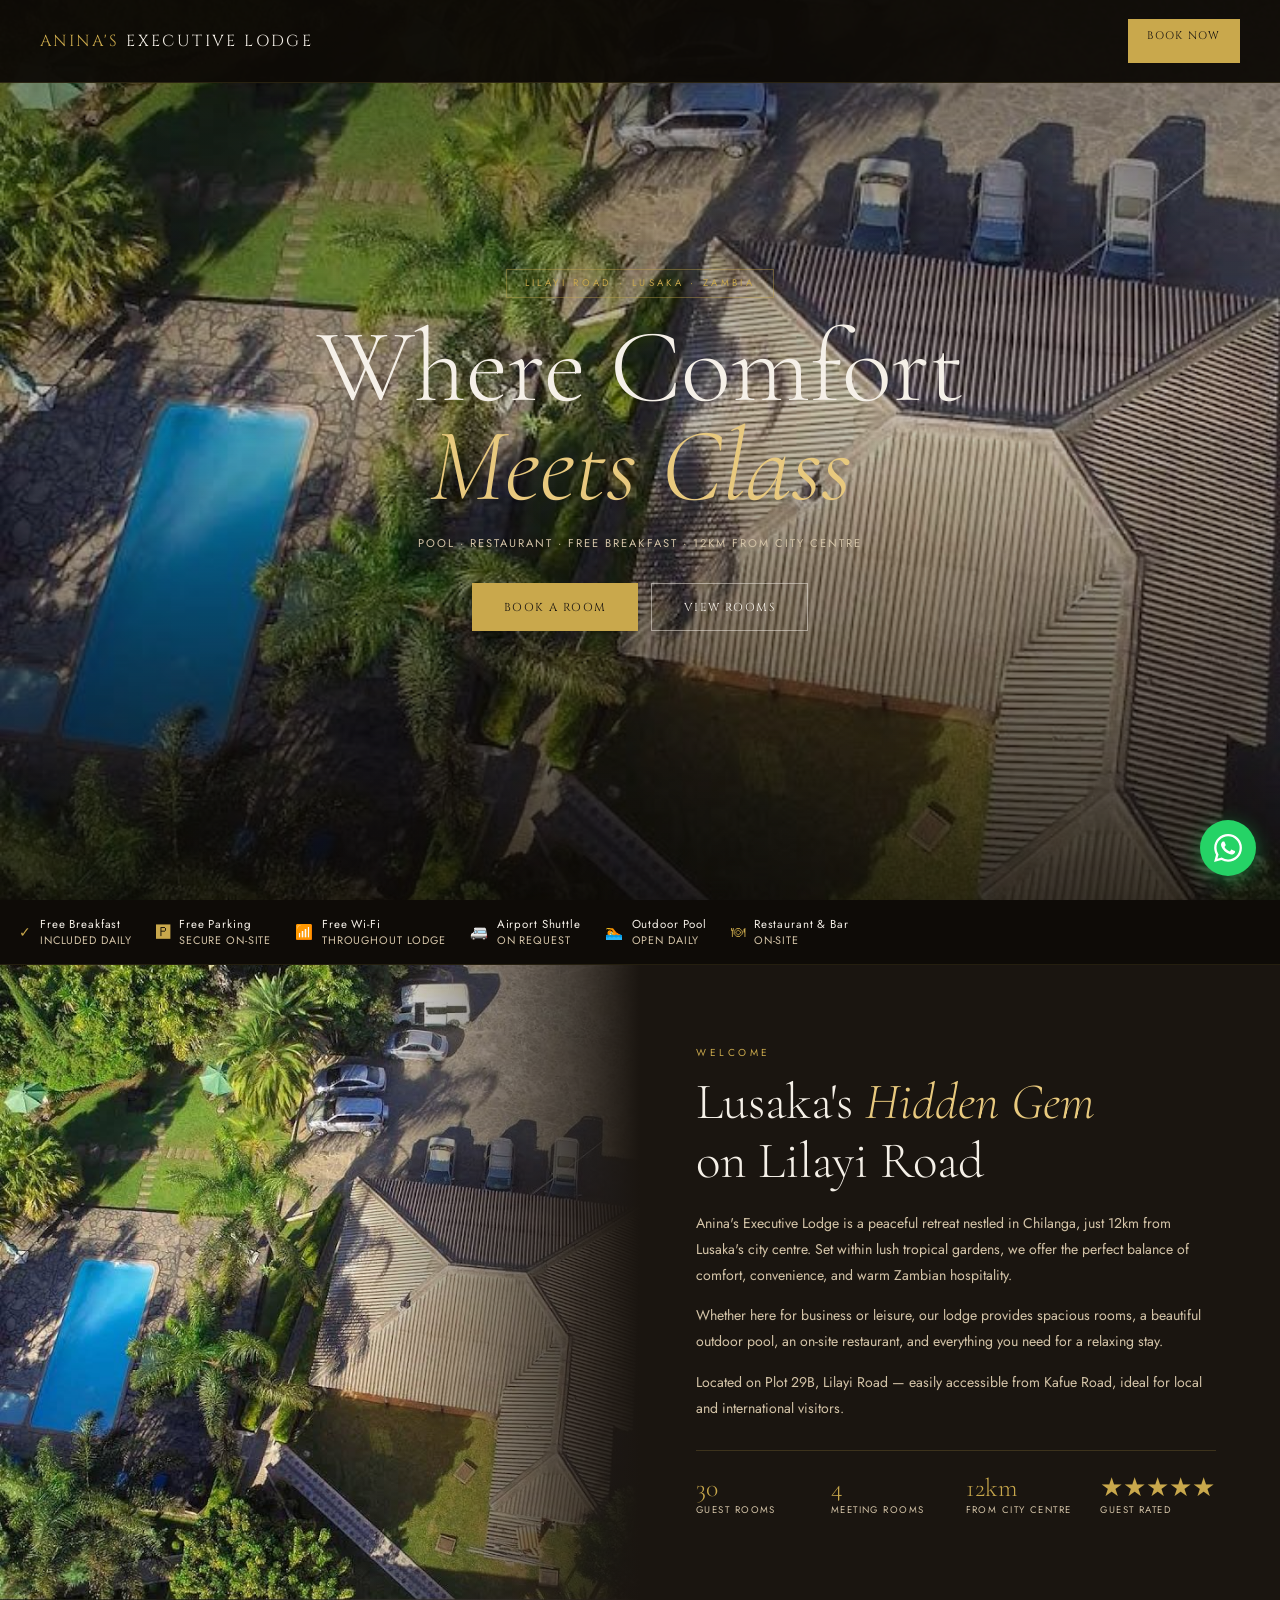
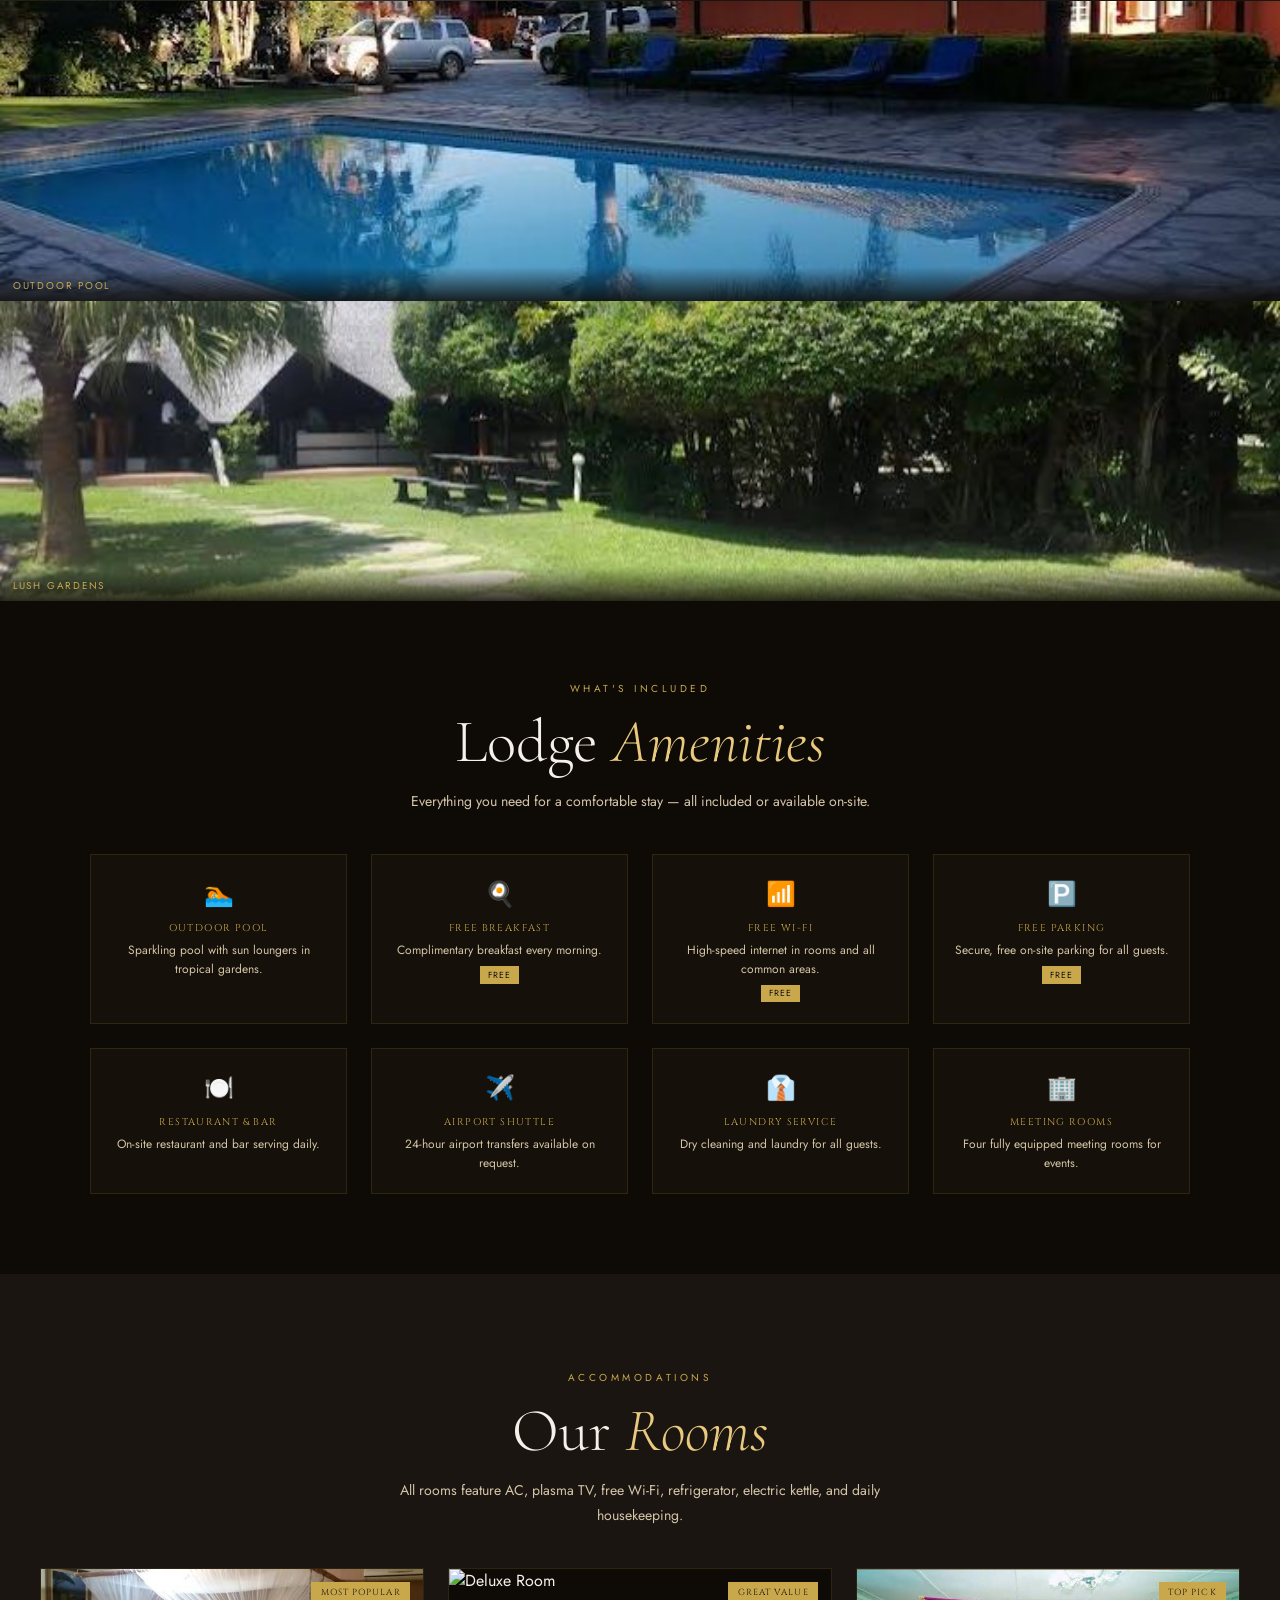
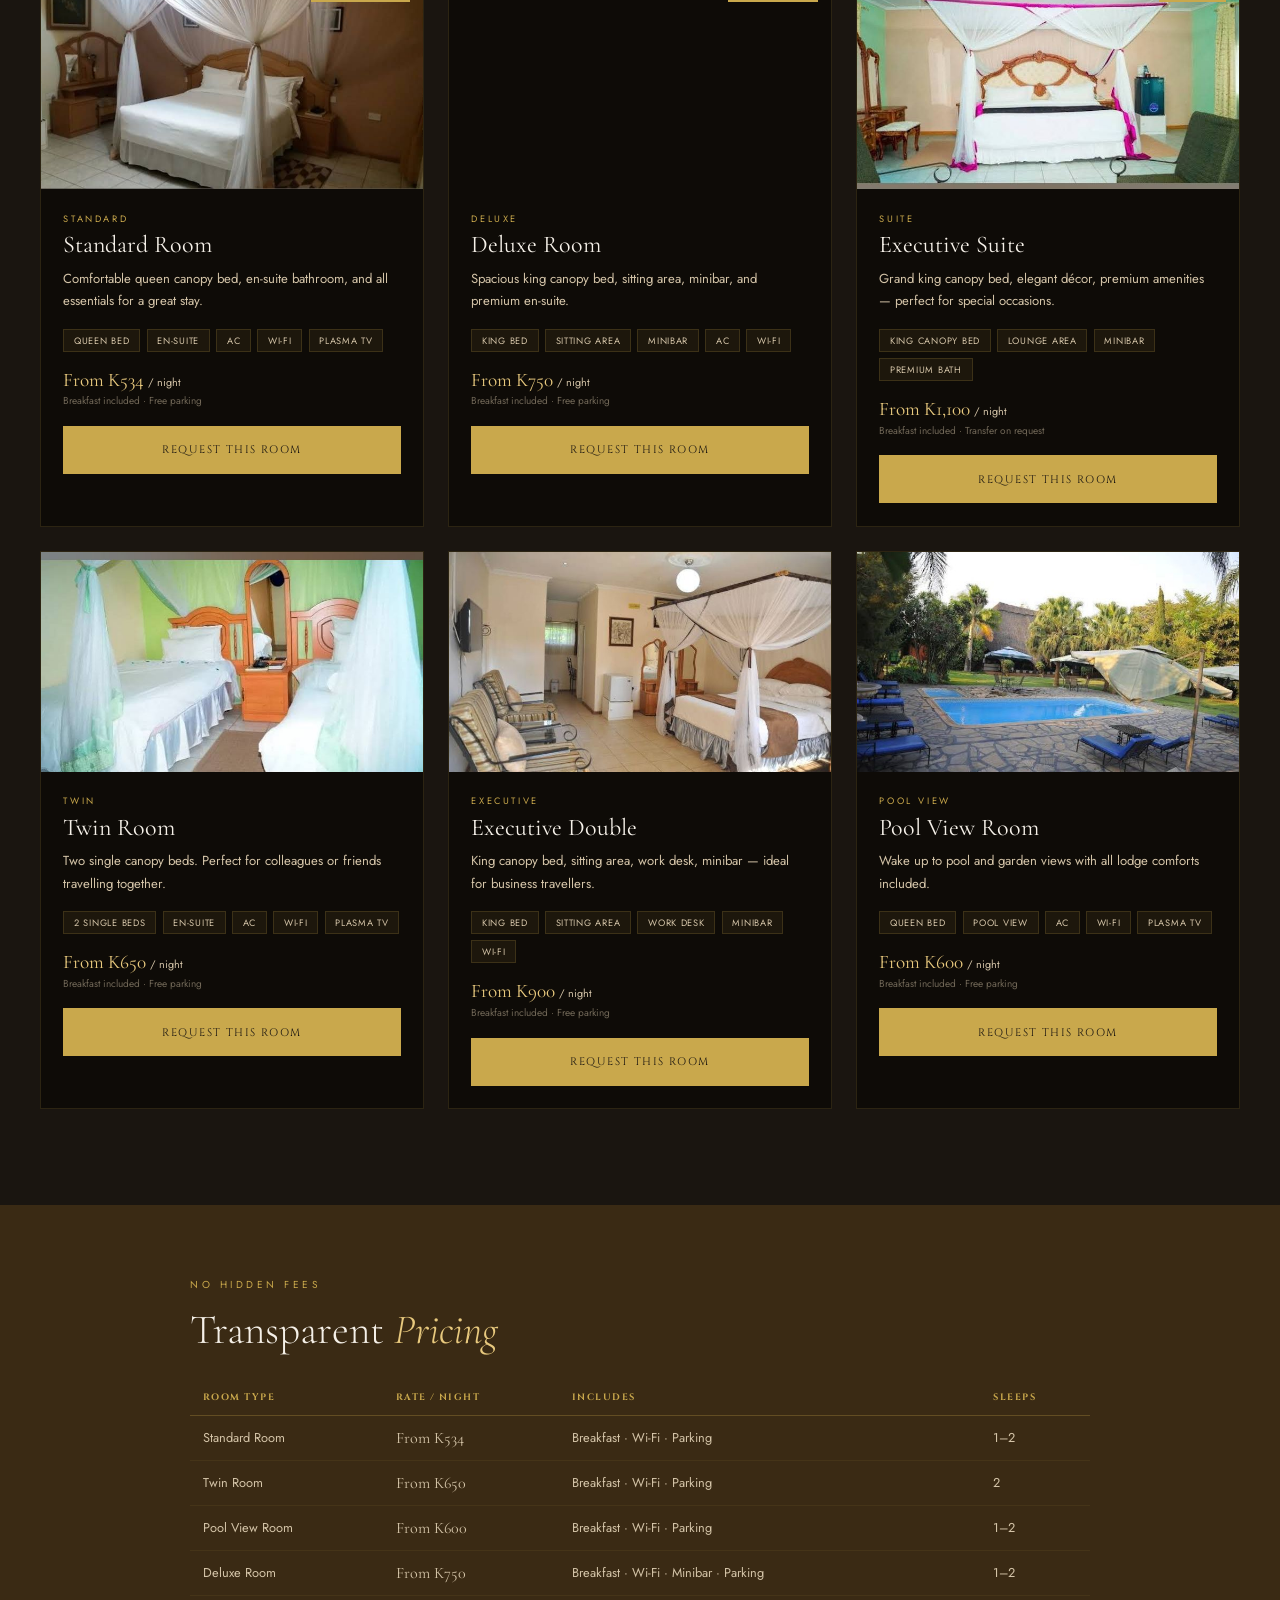
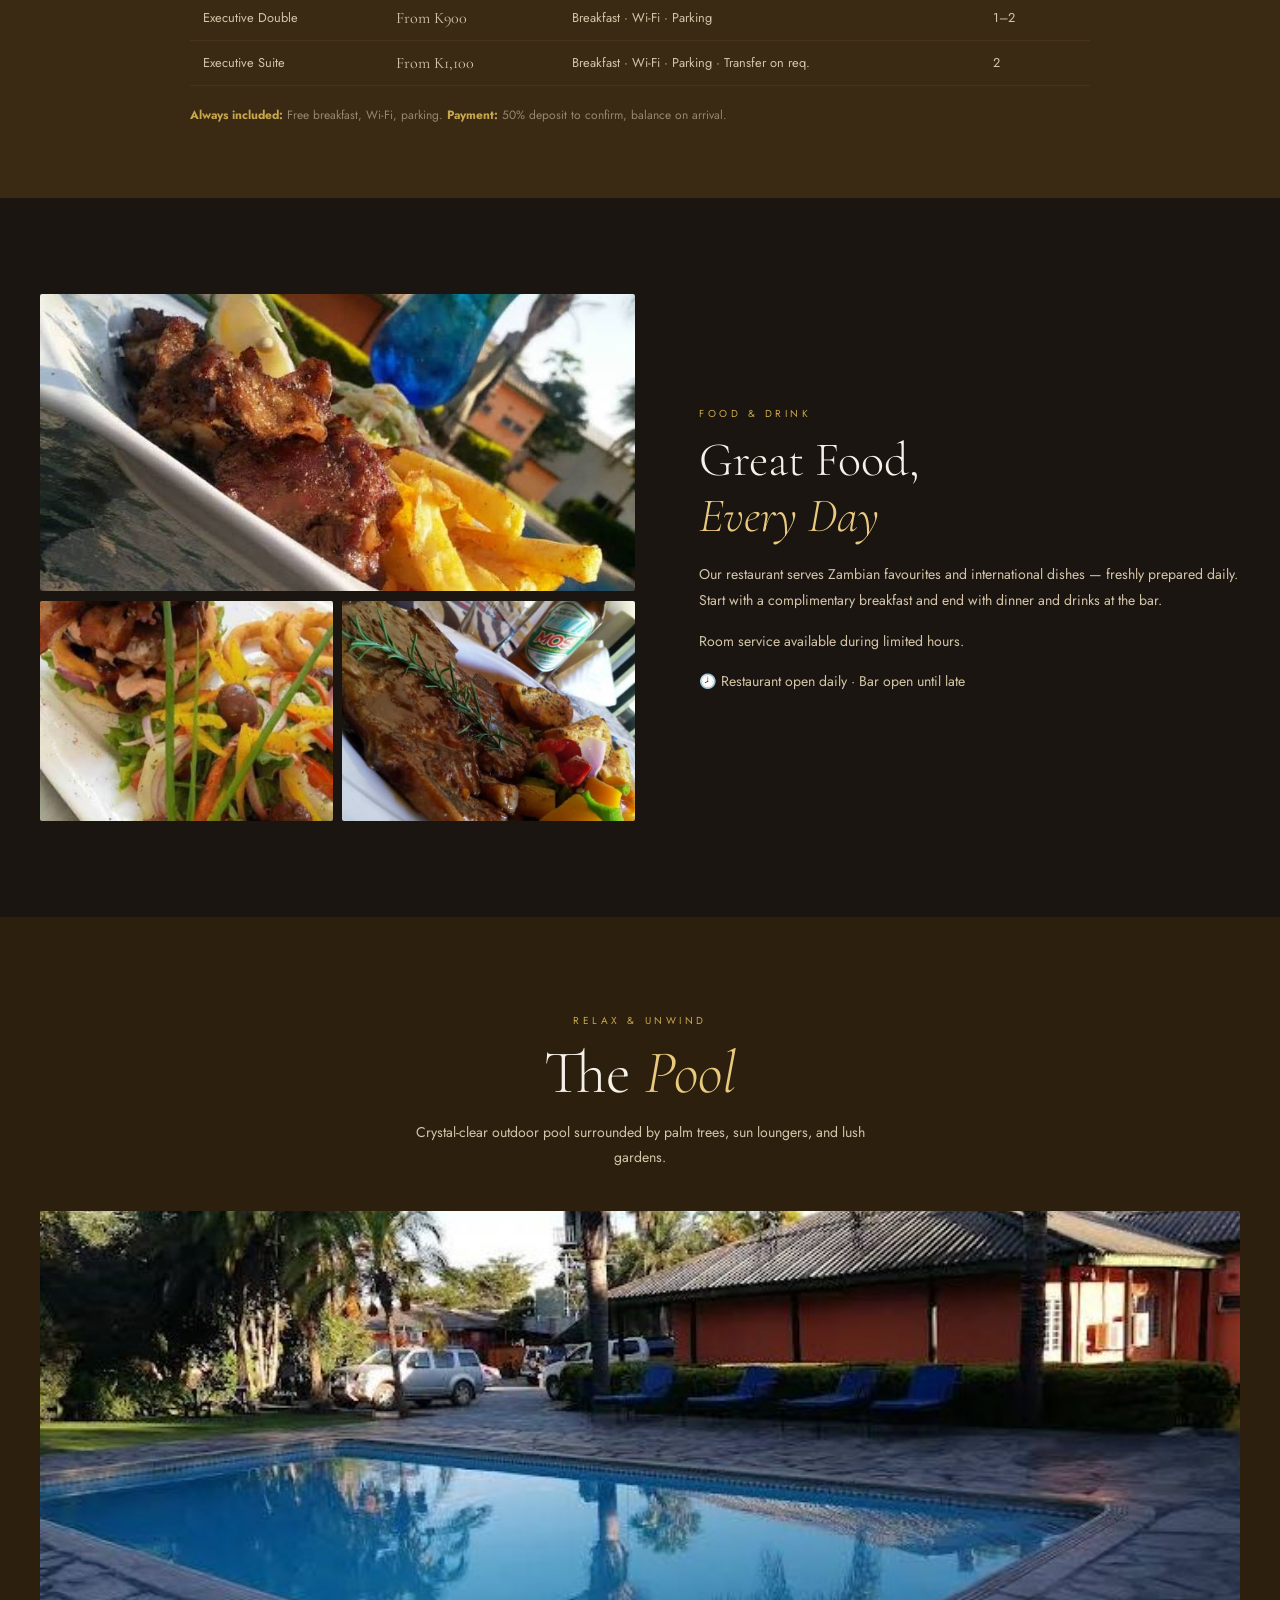
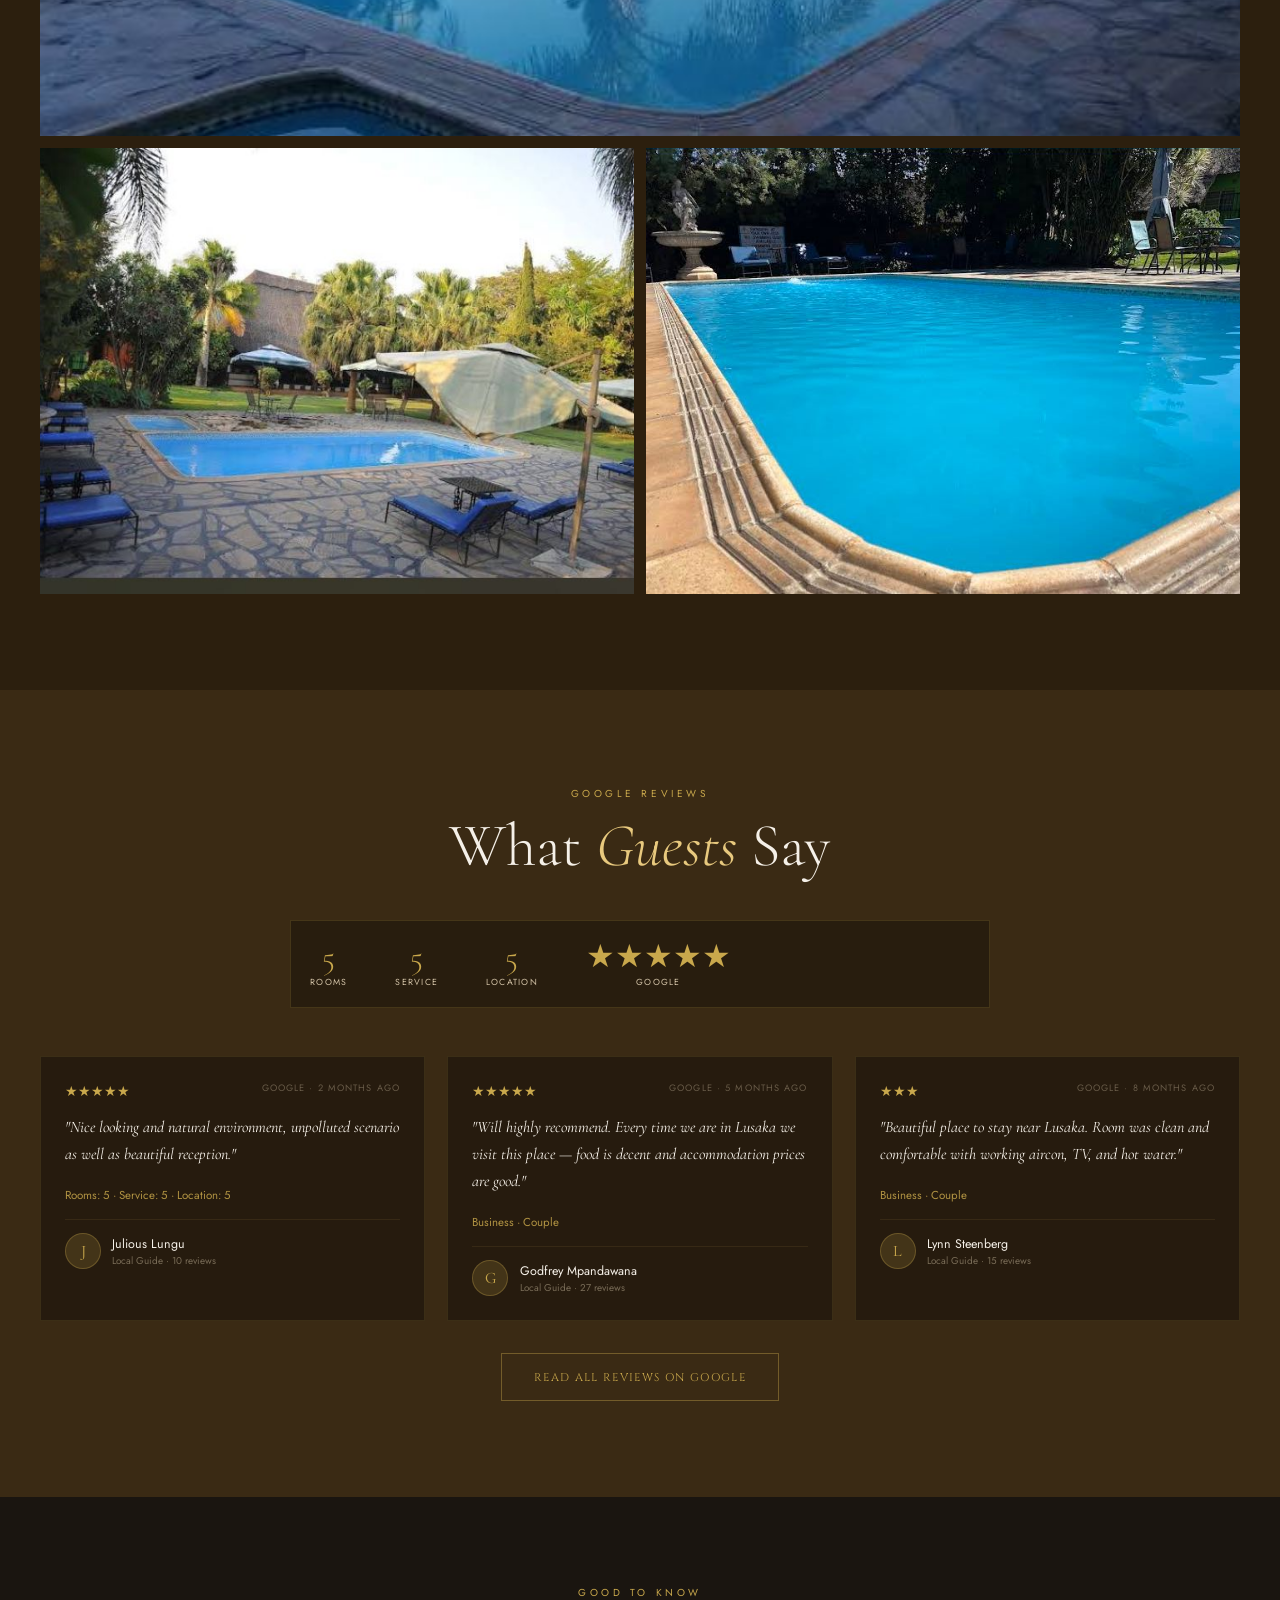
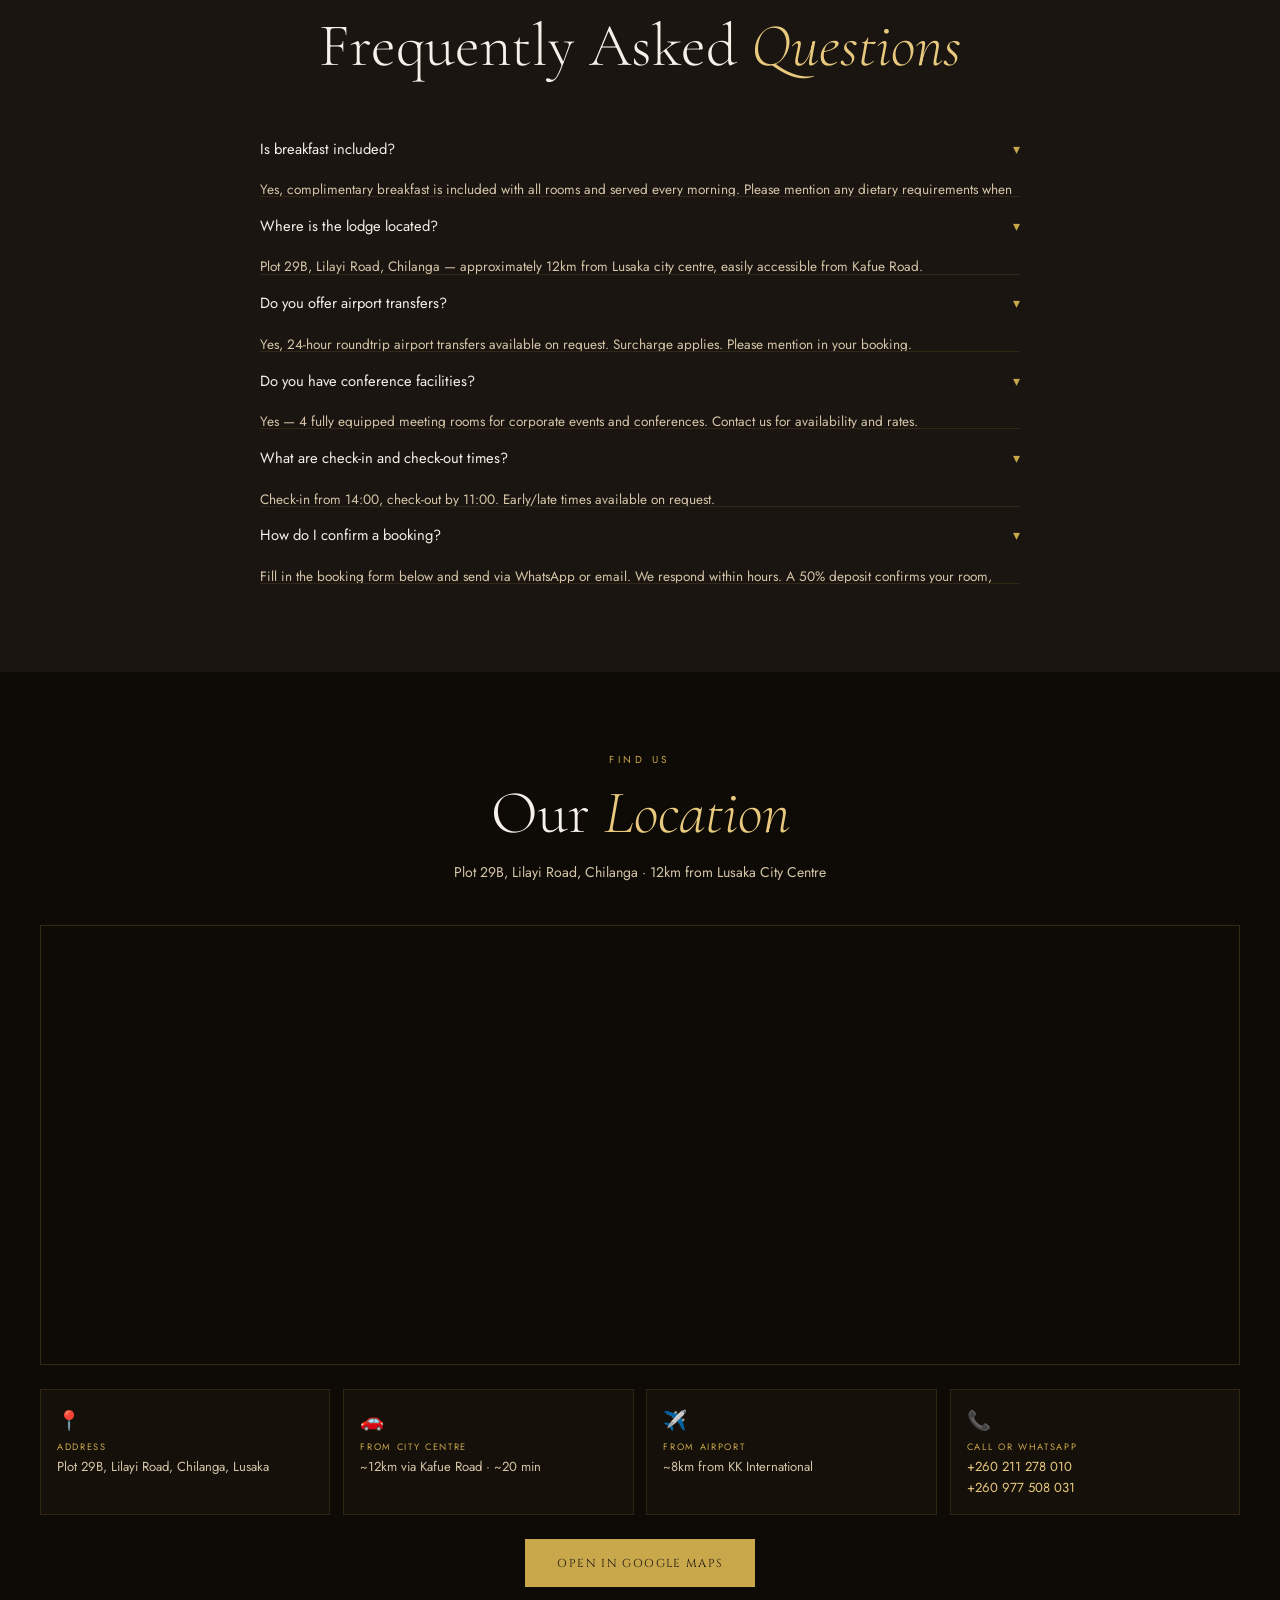
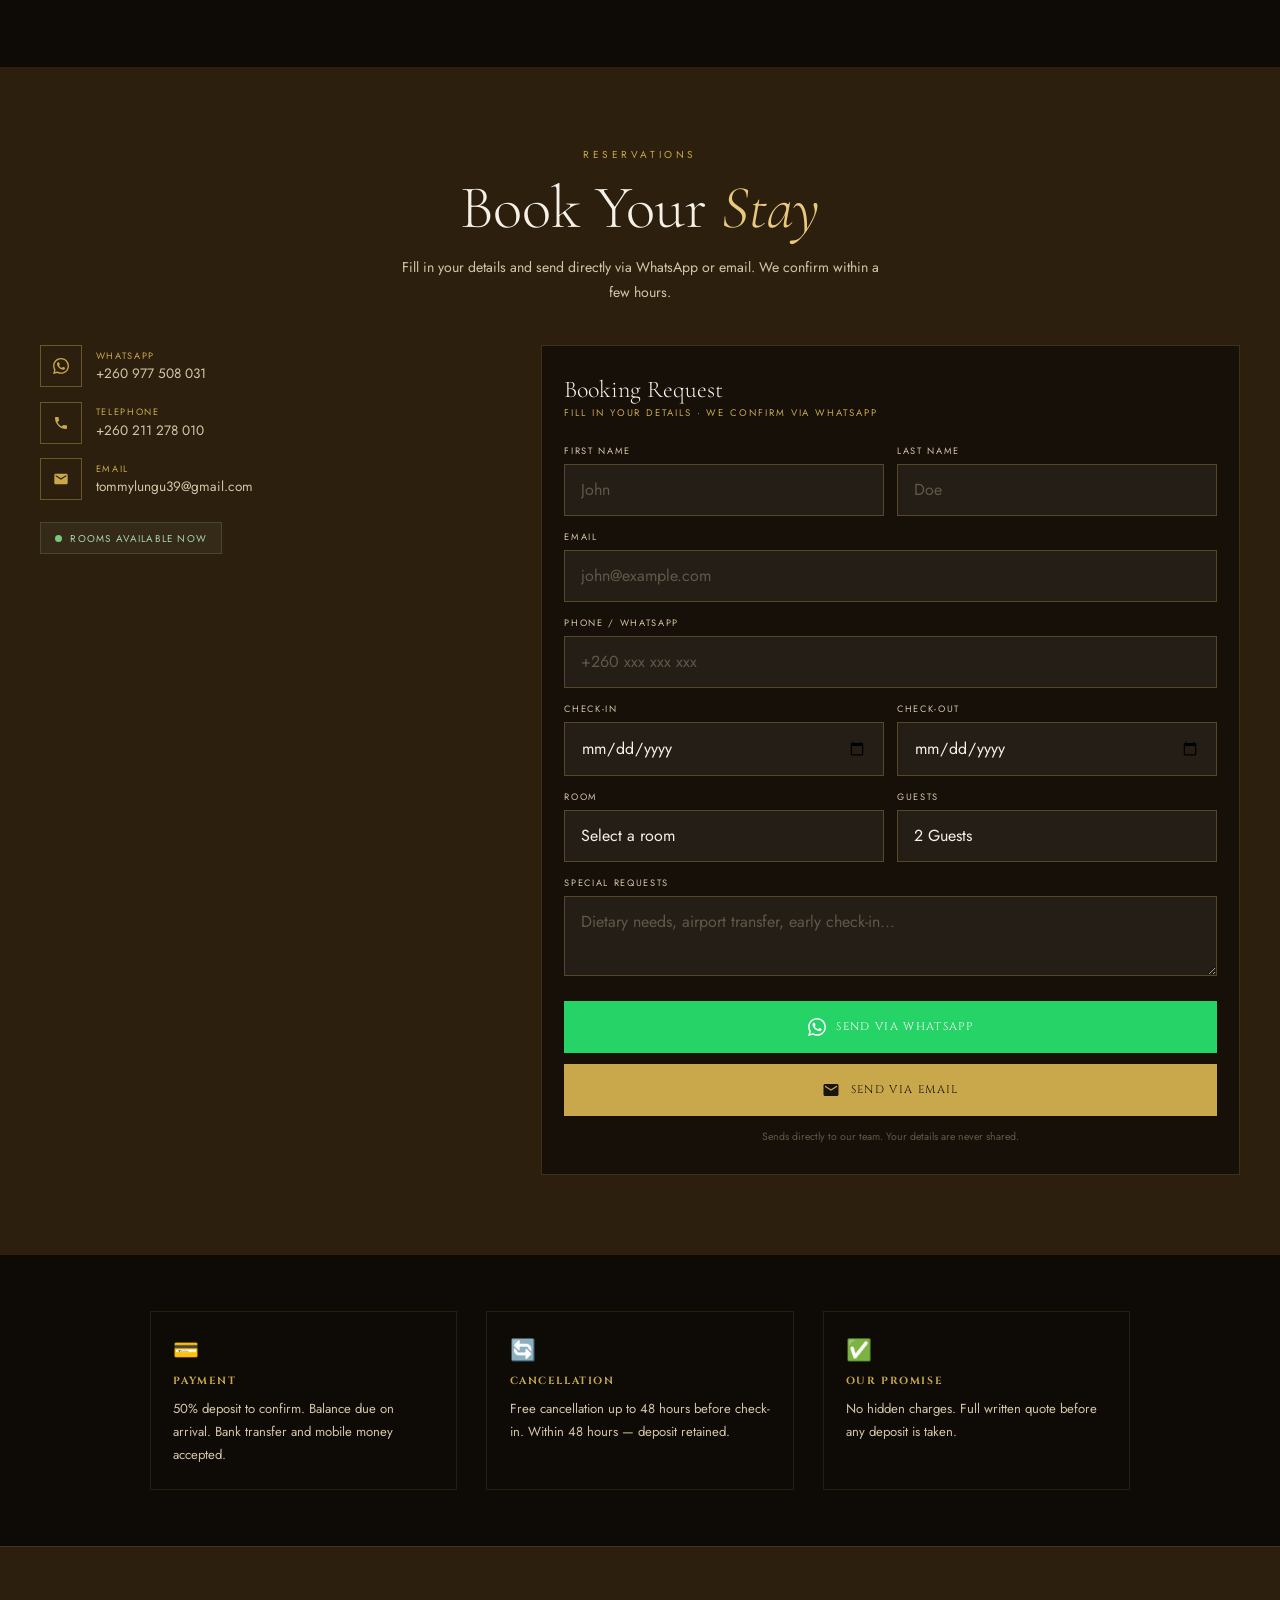
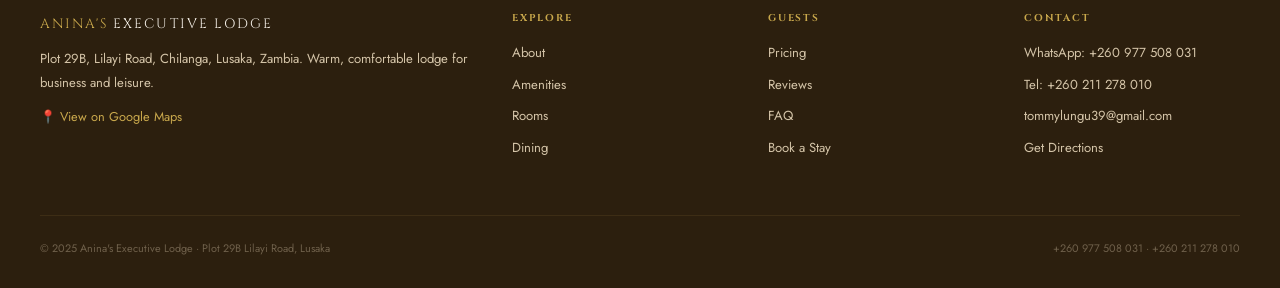
==== commit 4e9481b4: "Create index.html" ====
--- a/index.html
+++ b/index.html
@@ -1,465 +1,840 @@
 <!DOCTYPE html>
 <html lang="en">
 <head>
-  <meta charset="UTF-8"/>
-  <meta name="viewport" content="width=device-width, initial-scale=1.0"/>
-  <meta name="description" content="Anina's Executive Lodge — Lusaka's premier lodge on Lilayi Road. Outdoor pool, restaurant, free breakfast, free Wi-Fi, free parking. Book direct via WhatsApp or email."/>
-  <title>Anina's Executive Lodge — Lusaka, Zambia</title>
-  <link rel="preconnect" href="https://fonts.googleapis.com"/>
-  <link rel="preconnect" href="https://fonts.gstatic.com" crossorigin/>
-  <link href="https://fonts.googleapis.com/css2?family=Cormorant+Garamond:ital,wght@0,300;0,400;0,600;1,300;1,400&family=Cinzel:wght@400;600&family=Jost:wght@300;400;500&display=swap" rel="stylesheet"/>
-  <link rel="stylesheet" href="style.css"/>
+<meta charset="UTF-8"/>
+<meta name="viewport" content="width=device-width, initial-scale=1.0"/>
+<meta name="description" content="Anina's Executive Lodge — Lusaka, Zambia. Pool, restaurant, free breakfast, free Wi-Fi, free parking. Book direct via WhatsApp."/>
+<title>Anina's Executive Lodge — Lusaka, Zambia</title>
+<link href="https://fonts.googleapis.com/css2?family=Cormorant+Garamond:ital,wght@0,300;0,400;1,300;1,400&family=Cinzel:wght@400;600&family=Jost:wght@300;400;500&display=swap" rel="stylesheet"/>
+<style>
+:root{--gold:#c9a84c;--gold-light:#e8c97e;--earth:#2c1f0e;--bark:#3a2a14;--cream:#f5f0e8;--charcoal:#1a1510;--sand:#d4c4a8;--deep:#0e0b07}
+*,*::before,*::after{box-sizing:border-box;margin:0;padding:0}
+html{scroll-behavior:smooth;-webkit-text-size-adjust:100%}
+body{font-family:'Jost',sans-serif;background:var(--charcoal);color:var(--cream);overflow-x:hidden}
+img{display:block;max-width:100%;height:auto}
+a{text-decoration:none;-webkit-tap-highlight-color:transparent}
+button{-webkit-tap-highlight-color:transparent;cursor:pointer;font-family:'Jost',sans-serif}
+
+/* NAV */
+nav{position:fixed;top:0;left:0;right:0;z-index:200;display:flex;justify-content:space-between;align-items:center;padding:1rem 1.2rem;background:rgba(14,11,7,.96);border-bottom:1px solid rgba(201,168,76,.15);transition:padding .3s}
+nav.scrolled{padding:.7rem 1.2rem}
+.nav-logo{font-family:'Cinzel',serif;font-size:.78rem;letter-spacing:.15em;color:var(--gold);line-height:1.3}
+.nav-logo span{color:var(--cream);font-weight:400}
+.nav-cta{font-family:'Cinzel',serif;font-size:.68rem;letter-spacing:.12em;text-transform:uppercase;color:var(--charcoal);background:var(--gold);padding:.55rem 1.2rem;border:none;min-height:44px;display:none}
+.hamburger{display:flex;flex-direction:column;gap:5px;padding:8px;margin:-8px;min-width:44px;min-height:44px;align-items:center;justify-content:center;background:none;border:none}
+.hamburger span{width:22px;height:2px;background:var(--cream);display:block}
+
+/* MOBILE NAV */
+.overlay{position:fixed;inset:0;background:rgba(0,0,0,.7);z-index:8000;display:none}
+.overlay.show{display:block}
+.mobile-nav{position:fixed;top:0;left:0;width:100vw;height:100vh;background:rgba(14,11,7,.98);z-index:9000;display:flex;flex-direction:column;justify-content:center;align-items:center;transform:translateX(-100%);transition:transform .3s ease;pointer-events:none}
+.mobile-nav.open{transform:translateX(0);pointer-events:auto}
+.mobile-nav ul{list-style:none;text-align:center}
+.mobile-nav ul a{font-family:'Cinzel',serif;font-size:1.1rem;letter-spacing:.18em;text-transform:uppercase;color:var(--sand);display:flex;align-items:center;justify-content:center;min-height:56px;padding:0 3rem}
+.mobile-nav ul a:active{color:var(--gold)}
+.close-btn{position:absolute;top:1.2rem;right:1.2rem;width:52px;height:52px;background:rgba(201,168,76,.12);border:1px solid rgba(201,168,76,.35);border-radius:50%;color:var(--cream);font-size:1.3rem;display:flex;align-items:center;justify-content:center}
+
+/* HERO */
+.hero{position:relative;height:100svh;min-height:580px;display:flex;flex-direction:column;justify-content:center;align-items:center;text-align:center;overflow:hidden}
+.hero-bg{position:absolute;inset:0;background:url('images/aerial.jpg') center/cover no-repeat;animation:heroZoom 12s ease-out forwards}
+.hero-overlay{position:absolute;inset:0;background:linear-gradient(to bottom,rgba(14,11,7,.5) 0%,rgba(14,11,7,.2) 45%,rgba(14,11,7,.82) 100%)}
+@keyframes heroZoom{from{transform:scale(1.06)}to{transform:scale(1)}}
+.hero-content{position:relative;z-index:2;padding:0 1.5rem}
+.hero-badge{font-size:.6rem;letter-spacing:.35em;text-transform:uppercase;color:var(--gold);border:1px solid rgba(201,168,76,.4);padding:.4rem 1.1rem;margin-bottom:1.3rem;display:inline-block;opacity:0;animation:fadeUp 1s .4s forwards}
+.hero h1{font-family:'Cormorant Garamond',serif;font-size:clamp(2.8rem,11vw,6.5rem);font-weight:300;line-height:.95;color:var(--cream);opacity:0;animation:fadeUp 1s .7s forwards}
+.hero h1 em{font-style:italic;color:var(--gold-light)}
+.hero-sub{font-size:.7rem;letter-spacing:.18em;text-transform:uppercase;color:var(--sand);margin-top:1.2rem;opacity:0;animation:fadeUp 1s 1s forwards}
+.hero-cta{margin-top:2rem;display:flex;gap:.8rem;justify-content:center;flex-wrap:wrap;opacity:0;animation:fadeUp 1s 1.3s forwards}
+.btn-primary{font-family:'Cinzel',serif;font-size:.72rem;letter-spacing:.12em;text-transform:uppercase;color:var(--charcoal);background:var(--gold);padding:.9rem 2rem;display:inline-flex;align-items:center;justify-content:center;min-height:48px;border:none}
+.btn-outline{font-family:'Cinzel',serif;font-size:.72rem;letter-spacing:.12em;text-transform:uppercase;color:var(--cream);background:transparent;padding:.9rem 2rem;border:1px solid rgba(245,240,232,.5);display:inline-flex;align-items:center;justify-content:center;min-height:48px}
+@keyframes fadeUp{from{opacity:0;transform:translateY(24px)}to{opacity:1;transform:translateY(0)}}
+
+/* TRUST BAR */
+.trust-bar{background:var(--deep);border-bottom:1px solid rgba(201,168,76,.12);padding:1rem 1.2rem;overflow-x:auto;-webkit-overflow-scrolling:touch}
+.trust-inner{display:flex;gap:1.5rem;align-items:center;min-width:max-content}
+.trust-item{display:flex;align-items:center;gap:.55rem;flex-shrink:0}
+.trust-icon{color:var(--gold);font-size:.9rem}
+.trust-text{font-size:.68rem;letter-spacing:.08em;text-transform:uppercase;color:var(--sand);white-space:nowrap}
+.trust-text strong{color:var(--cream);display:block;font-size:.72rem;text-transform:none;font-weight:400}
+
+/* SECTION COMMON */
+.section-label{font-size:.63rem;letter-spacing:.35em;text-transform:uppercase;color:var(--gold);display:block;margin-bottom:.8rem}
+.section-header{text-align:center;margin-bottom:2.5rem;padding:0 1rem}
+.section-header h2{font-family:'Cormorant Garamond',serif;font-size:clamp(2rem,8vw,3.8rem);font-weight:300;color:var(--cream);line-height:1.1}
+.section-header h2 em{font-style:italic;color:var(--gold-light)}
+.section-header p{font-size:.88rem;color:var(--sand);line-height:1.8;margin:.8rem auto 0;max-width:500px}
+
+/* ABOUT */
+.about{display:flex;flex-direction:column}
+.about-img{position:relative;height:260px;overflow:hidden}
+.about-img img{width:100%;height:100%;object-fit:cover}
+.about-img::after{content:'';position:absolute;inset:0;background:linear-gradient(to bottom,transparent 50%,var(--charcoal))}
+.about-text{background:var(--charcoal);padding:2rem 1.5rem 3rem}
+.about-text h2{font-family:'Cormorant Garamond',serif;font-size:clamp(1.9rem,7vw,3.2rem);font-weight:300;line-height:1.15;color:var(--cream);margin-bottom:1.2rem}
+.about-text h2 em{font-style:italic;color:var(--gold-light)}
+.about-text p{font-size:.88rem;line-height:1.85;color:var(--sand);margin-bottom:.9rem}
+.about-stats{display:grid;grid-template-columns:1fr 1fr;gap:1.2rem;margin-top:1.8rem;padding-top:1.5rem;border-top:1px solid rgba(201,168,76,.2)}
+.stat-num{font-family:'Cormorant Garamond',serif;font-size:1.6rem;font-weight:300;color:var(--gold);line-height:1}
+.stat-label{font-size:.6rem;letter-spacing:.15em;text-transform:uppercase;color:var(--sand);margin-top:.2rem}
+
+/* GALLERY — vertical auto-scroll */
+.gallery-strip-wrapper{width:100%;height:420px;overflow:hidden}
+.gallery-track{display:flex;flex-direction:column;width:100%;animation:galleryScrollV 18s linear infinite}
+.gallery-strip-wrapper:hover .gallery-track{animation-play-state:paused}
+@keyframes galleryScrollV{0%{transform:translateY(0)}100%{transform:translateY(-50%)}}
+.gs-item{width:100%;height:210px;flex-shrink:0;overflow:hidden;position:relative}
+.gs-item img{width:100%;height:100%;object-fit:cover;display:block;pointer-events:none}
+.gs-caption{position:absolute;bottom:0;left:0;right:0;background:linear-gradient(transparent,rgba(14,11,7,.85));padding:.7rem .8rem .5rem;font-size:.62rem;letter-spacing:.18em;text-transform:uppercase;color:var(--gold)}
+
+/* AMENITIES */
+.amenities{padding:3rem 1.2rem;background:var(--deep)}
+.amenities-grid{display:grid;grid-template-columns:1fr 1fr;gap:1rem}
+.amenity-card{padding:1.3rem 1rem;border:1px solid rgba(201,168,76,.14);background:rgba(201,168,76,.03);text-align:center}
+.amenity-icon{font-size:1.5rem;margin-bottom:.6rem}
+.amenity-title{font-family:'Cinzel',serif;font-size:.62rem;letter-spacing:.14em;text-transform:uppercase;color:var(--gold);margin-bottom:.4rem}
+.amenity-desc{font-size:.75rem;color:var(--sand);line-height:1.55}
+.amenity-tag{display:inline-block;margin-top:.4rem;font-size:.55rem;letter-spacing:.1em;text-transform:uppercase;color:var(--charcoal);background:var(--gold);padding:.18rem .5rem}
+
+/* ROOMS */
+.rooms{padding:3rem 1.2rem;background:var(--charcoal)}
+.rooms-grid{display:flex;flex-direction:column;gap:1.5rem;margin-top:2rem}
+.room-card{border:1px solid rgba(201,168,76,.16);overflow:hidden;background:var(--deep)}
+.room-img{height:220px;overflow:hidden;position:relative}
+.room-img img{width:100%;height:100%;object-fit:cover;display:block}
+.room-badge{position:absolute;top:.8rem;right:.8rem;background:var(--gold);color:var(--charcoal);font-size:.55rem;letter-spacing:.12em;text-transform:uppercase;padding:.25rem .6rem;font-family:'Cinzel',serif}
+.room-body{padding:1.4rem}
+.room-type{font-size:.58rem;letter-spacing:.28em;text-transform:uppercase;color:var(--gold);margin-bottom:.35rem}
+.room-name{font-family:'Cormorant Garamond',serif;font-size:1.5rem;font-weight:400;color:var(--cream);margin-bottom:.55rem}
+.room-desc{font-size:.82rem;color:var(--sand);line-height:1.7;margin-bottom:1rem}
+.room-features{display:flex;flex-wrap:wrap;gap:.4rem;margin-bottom:1rem}
+.feat-tag{font-size:.58rem;letter-spacing:.08em;text-transform:uppercase;color:var(--sand);background:rgba(201,168,76,.08);padding:.25rem .6rem;border:1px solid rgba(201,168,76,.18)}
+.room-price{font-family:'Cormorant Garamond',serif;font-size:1.2rem;color:var(--gold-light)}
+.room-price span{font-size:.68rem;color:var(--sand);font-family:'Jost',sans-serif}
+.room-price small{display:block;font-size:.63rem;color:rgba(212,196,168,.5);font-family:'Jost',sans-serif;margin-top:.1rem}
+.room-book{display:block;width:100%;margin-top:1.1rem;font-family:'Cinzel',serif;font-size:.68rem;letter-spacing:.13em;text-transform:uppercase;text-align:center;color:var(--charcoal);background:var(--gold);padding:.9rem;border:none;min-height:48px}
+.room-book:active{background:var(--gold-light)}
+
+/* PRICING */
+.pricing{padding:3rem 1.2rem;background:var(--bark)}
+.pricing-title{font-family:'Cormorant Garamond',serif;font-size:clamp(1.8rem,6vw,2.6rem);font-weight:300;color:var(--cream);margin-bottom:1.5rem}
+.pricing-title em{font-style:italic;color:var(--gold-light)}
+.pricing-table{width:100%;border-collapse:collapse;font-size:.8rem}
+.pricing-table th{font-family:'Cinzel',serif;font-size:.58rem;letter-spacing:.16em;text-transform:uppercase;color:var(--gold);padding:.75rem .8rem;text-align:left;border-bottom:1px solid rgba(201,168,76,.28)}
+.pricing-table td{color:var(--sand);padding:.75rem .8rem;border-bottom:1px solid rgba(201,168,76,.08);vertical-align:top}
+.price-cell{font-family:'Cormorant Garamond',serif;font-size:1rem;color:var(--gold-light);white-space:nowrap}
+.pricing-note{font-size:.75rem;color:rgba(212,196,168,.6);margin-top:1.2rem;line-height:1.75}
+.pricing-note strong{color:var(--gold)}
+
+/* DINING */
+.dining{padding:3rem 1.2rem;background:var(--charcoal)}
+.dining-inner{display:flex;flex-direction:column;gap:2rem}
+.dining-photos{display:grid;grid-template-columns:1fr 1fr;gap:.6rem}
+.dining-photos img{width:100%;aspect-ratio:4/3;object-fit:cover;border-radius:2px}
+.dining-photos img:first-child{grid-column:span 2;aspect-ratio:16/8}
+.dining-text h2{font-family:'Cormorant Garamond',serif;font-size:clamp(1.9rem,7vw,3rem);font-weight:300;color:var(--cream);line-height:1.15;margin-bottom:1.1rem}
+.dining-text h2 em{font-style:italic;color:var(--gold-light)}
+.dining-text p{font-size:.88rem;line-height:1.85;color:var(--sand);margin-bottom:.9rem}
+.dining-hours{font-size:.78rem;color:rgba(212,196,168,.6)}
+
+/* POOL */
+.pool-section{padding:3rem 1.2rem;background:var(--earth)}
+.pool-grid{display:flex;flex-direction:column;gap:.8rem;margin-top:2rem}
+.pool-grid img{width:100%;aspect-ratio:16/9;object-fit:cover}
+
+/* REVIEWS */
+.reviews{padding:3rem 1.2rem;background:var(--bark)}
+.review-scores{display:grid;grid-template-columns:repeat(4,1fr);gap:.5rem;margin-bottom:2rem;padding:1.2rem;border:1px solid rgba(201,168,76,.18);background:rgba(14,11,7,.4)}
+.score-item{text-align:center}
+.score-num{font-family:'Cormorant Garamond',serif;font-size:2rem;font-weight:300;color:var(--gold);line-height:1}
+.score-label{font-size:.55rem;letter-spacing:.14em;text-transform:uppercase;color:var(--sand);margin-top:.2rem}
+.reviews-grid{display:flex;flex-direction:column;gap:1.2rem}
+.review-card{padding:1.5rem;border:1px solid rgba(201,168,76,.13);background:rgba(14,11,7,.45)}
+.review-top{display:flex;justify-content:space-between;align-items:flex-start;margin-bottom:.8rem}
+.review-stars{color:var(--gold);font-size:.85rem}
+.review-platform{font-size:.58rem;letter-spacing:.12em;text-transform:uppercase;color:rgba(212,196,168,.38)}
+.review-meta{font-size:.72rem;color:var(--gold);margin-bottom:1rem;opacity:.85}
+.review-quote{font-family:'Cormorant Garamond',serif;font-size:1rem;font-style:italic;line-height:1.7;color:var(--cream);margin-bottom:1.2rem}
+.review-footer{display:flex;align-items:center;gap:.7rem;padding-top:.8rem;border-top:1px solid rgba(201,168,76,.1)}
+.review-avatar{width:36px;height:36px;border-radius:50%;background:rgba(201,168,76,.18);border:1px solid rgba(201,168,76,.3);display:flex;align-items:center;justify-content:center;font-family:'Cormorant Garamond',serif;font-size:1rem;color:var(--gold);flex-shrink:0}
+.review-name{font-size:.78rem;color:var(--cream)}
+.review-origin{font-size:.62rem;color:rgba(212,196,168,.48)}
+.reviews-cta{text-align:center;margin-top:2rem}
+.btn-outline-gold{font-family:'Cinzel',serif;font-size:.7rem;letter-spacing:.12em;text-transform:uppercase;color:var(--gold);background:transparent;padding:.85rem 2rem;border:1px solid rgba(201,168,76,.4);display:inline-flex;align-items:center;min-height:48px}
+
+/* FAQ */
+.faq{padding:3rem 1.2rem;background:var(--charcoal)}
+.faq-inner{max-width:760px;margin:0 auto}
+.faq-item{border-bottom:1px solid rgba(201,168,76,.13)}
+.faq-question{width:100%;background:none;border:none;color:var(--cream);font-family:'Jost',sans-serif;font-size:.92rem;text-align:left;padding:1.1rem 0;min-height:52px;display:flex;justify-content:space-between;align-items:center;gap:1rem}
+.faq-arrow{color:var(--gold);transition:transform .3s;flex-shrink:0;font-size:.85rem}
+.faq-item.open .faq-arrow{transform:rotate(180deg)}
+.faq-answer{font-size:.85rem;line-height:1.85;color:var(--sand);padding-bottom:1.2rem;max-height:0;overflow:hidden;transition:max-height .4s ease}
+.faq-item.open .faq-answer{max-height:300px}
+
+/* LOCATION */
+.location-section{padding:3rem 1.2rem;background:var(--deep)}
+.map-container{width:100%;height:300px;border:1px solid rgba(201,168,76,.2);overflow:hidden;margin-bottom:1.5rem}
+.location-cards{display:grid;grid-template-columns:1fr 1fr;gap:.8rem;margin-bottom:1.5rem}
+.loc-card{padding:1rem;border:1px solid rgba(201,168,76,.14);background:rgba(201,168,76,.03)}
+.loc-icon{font-size:1.2rem;display:block;margin-bottom:.4rem}
+.loc-label{font-size:.58rem;letter-spacing:.18em;text-transform:uppercase;color:var(--gold);margin-bottom:.25rem}
+.loc-val{font-size:.82rem;color:var(--sand);line-height:1.55}
+.loc-val a{color:var(--gold-light)}
+
+/* BOOKING SECTION */
+.booking-section{padding:3rem 1.2rem;background:var(--earth)}
+.booking-inner{display:flex;flex-direction:column;gap:2rem;margin-top:2rem}
+.contact-item{display:flex;align-items:center;gap:.85rem;margin-bottom:.9rem}
+.contact-icon{width:42px;height:42px;flex-shrink:0;border:1px solid rgba(201,168,76,.4);display:flex;align-items:center;justify-content:center}
+.contact-icon svg{width:16px;height:16px;fill:var(--gold)}
+.contact-detail{font-size:.85rem;color:var(--sand)}
+.contact-detail strong{display:block;font-size:.58rem;letter-spacing:.18em;text-transform:uppercase;color:var(--gold);margin-bottom:.1rem;font-weight:400}
+.avail-badge{display:inline-flex;align-items:center;gap:.5rem;margin-top:.5rem;background:rgba(107,124,94,.12);border:1px solid rgba(107,124,94,.35);padding:.45rem .9rem}
+.avail-dot{width:7px;height:7px;background:#7bc67e;border-radius:50%;animation:pulse 2s infinite}
+@keyframes pulse{0%,100%{opacity:1}50%{opacity:.3}}
+.avail-badge span{font-size:.62rem;letter-spacing:.12em;text-transform:uppercase;color:#a8d5aa}
+.booking-form-box{background:rgba(14,11,7,.7);border:1px solid rgba(201,168,76,.22);padding:1.8rem 1.4rem}
+.form-title{font-family:'Cormorant Garamond',serif;font-size:1.5rem;font-weight:300;color:var(--cream);margin-bottom:.15rem}
+.form-subtitle{font-size:.6rem;letter-spacing:.2em;text-transform:uppercase;color:var(--gold);margin-bottom:1.5rem;display:block}
+.form-row{display:grid;grid-template-columns:1fr 1fr;gap:.8rem}
+.form-group{margin-bottom:.9rem}
+.form-group label{display:block;font-size:.58rem;letter-spacing:.18em;text-transform:uppercase;color:var(--sand);margin-bottom:.4rem}
+.form-group input,.form-group select,.form-group textarea{width:100%;background:rgba(245,240,232,.06);border:1px solid rgba(201,168,76,.3);color:var(--cream);font-family:'Jost',sans-serif;font-size:1rem;padding:.85rem 1rem;outline:none;-webkit-appearance:none;border-radius:0;min-height:48px;transition:border-color .2s}
+.form-group input:focus,.form-group select:focus,.form-group textarea:focus{border-color:var(--gold);background:rgba(201,168,76,.06)}
+.form-group input::placeholder,.form-group textarea::placeholder{color:rgba(212,196,168,.35)}
+.form-group select option{background:var(--earth);color:var(--cream)}
+.form-group textarea{resize:vertical;min-height:80px}
+.price-estimate{background:rgba(201,168,76,.08);border:1px solid rgba(201,168,76,.25);padding:.9rem 1rem;margin-bottom:1rem;display:none}
+.price-estimate.show{display:block}
+.est-label{font-size:.58rem;letter-spacing:.18em;text-transform:uppercase;color:var(--sand);margin-bottom:.2rem}
+.est-amount{font-family:'Cormorant Garamond',serif;font-size:1.5rem;color:var(--gold-light)}
+.est-note{font-size:.65rem;color:rgba(212,196,168,.5);margin-top:.15rem}
+.send-options{display:flex;flex-direction:column;gap:.7rem;margin-top:1.2rem}
+.btn-whatsapp{display:flex;align-items:center;justify-content:center;gap:.65rem;font-family:'Cinzel',serif;font-size:.7rem;letter-spacing:.12em;text-transform:uppercase;color:#fff;background:#25D366;border:none;padding:1rem;min-height:52px;width:100%}
+.btn-whatsapp:active{background:#1ebe59}
+.btn-email{display:flex;align-items:center;justify-content:center;gap:.65rem;font-family:'Cinzel',serif;font-size:.7rem;letter-spacing:.12em;text-transform:uppercase;color:var(--charcoal);background:var(--gold);border:none;padding:1rem;min-height:52px;width:100%}
+.btn-email:active{background:var(--gold-light)}
+.btn-whatsapp svg,.btn-email svg{width:18px;height:18px;fill:currentColor;flex-shrink:0}
+.form-policy{font-size:.66rem;color:rgba(212,196,168,.4);margin-top:.8rem;line-height:1.6;text-align:center}
+
+/* POLICIES */
+.policies{padding:2.5rem 1.2rem;background:var(--deep)}
+.policies-inner{display:flex;flex-direction:column;gap:1rem}
+.policy-card{padding:1.4rem;border:1px solid rgba(201,168,76,.12)}
+.policy-icon{font-size:1.3rem;margin-bottom:.6rem}
+.policy-title{font-family:'Cinzel',serif;font-size:.65rem;letter-spacing:.15em;text-transform:uppercase;color:var(--gold);margin-bottom:.6rem}
+.policy-text{font-size:.82rem;line-height:1.75;color:var(--sand)}
+
+/* FOOTER */
+footer{background:var(--earth);padding:2.5rem 1.2rem 2rem;border-top:1px solid rgba(201,168,76,.16)}
+.footer-grid{display:flex;flex-direction:column;gap:2rem;margin-bottom:2rem}
+.footer-brand .nav-logo{font-size:.85rem}
+.footer-brand p{font-size:.82rem;line-height:1.8;color:var(--sand);margin-top:.8rem}
+.map-link{display:inline-block;margin-top:.8rem;font-size:.8rem;color:var(--gold)}
+.footer-col h4{font-family:'Cinzel',serif;font-size:.62rem;letter-spacing:.18em;text-transform:uppercase;color:var(--gold);margin-bottom:.9rem}
+.footer-col ul{list-style:none}
+.footer-col ul li{margin-bottom:.55rem}
+.footer-col ul a{font-size:.82rem;color:var(--sand)}
+.footer-col ul a:active{color:var(--gold)}
+.footer-bottom{padding-top:1.5rem;border-top:1px solid rgba(201,168,76,.1);display:flex;flex-direction:column;gap:.4rem}
+.footer-bottom p{font-size:.68rem;color:rgba(212,196,168,.4)}
+
+/* FLOATING WA */
+.wa-float{position:fixed;bottom:1.5rem;right:1.5rem;z-index:300;width:56px;height:56px;background:#25D366;border-radius:50%;display:flex;align-items:center;justify-content:center;box-shadow:0 4px 20px rgba(37,211,102,.45);animation:floatAnim 3s ease-in-out infinite}
+.wa-float svg{width:28px;height:28px;fill:white}
+@keyframes floatAnim{0%,100%{transform:translateY(0)}50%{transform:translateY(-5px)}}
+
+/* TABLET 640px+ */
+@media(min-width:640px){
+  .amenities-grid{grid-template-columns:repeat(2,1fr)}
+  .pool-grid{display:grid;grid-template-columns:1fr 1fr;gap:.8rem}
+  .pool-grid img{aspect-ratio:4/3}
+  .pool-grid img:first-child{grid-column:span 2;aspect-ratio:16/7}
+  .reviews-grid{display:grid;grid-template-columns:1fr 1fr}
+  .policies-inner{display:grid;grid-template-columns:1fr 1fr}
+  .footer-grid{display:grid;grid-template-columns:1fr 1fr;gap:2rem}
+  .footer-bottom{flex-direction:row;justify-content:space-between}
+  .location-cards{grid-template-columns:repeat(4,1fr)}
+  .map-container{height:380px}
+  .gallery-strip-wrapper{height:500px}
+  .gs-item{height:250px}
+}
+
+/* DESKTOP 960px+ */
+@media(min-width:960px){
+  nav{padding:1.2rem 2.5rem}
+  .nav-logo{font-size:1rem;max-width:none}
+  .hamburger{display:none}
+  .nav-cta{display:inline-flex}
+  .about{display:grid;grid-template-columns:1fr 1fr}
+  .about-img{height:auto;min-height:520px}
+  .about-img::after{background:linear-gradient(to right,transparent 55%,var(--charcoal))}
+  .about-text{padding:5rem 4rem 5rem 3.5rem}
+  .about-stats{grid-template-columns:repeat(4,1fr)}
+  .gallery-strip-wrapper{height:600px}
+  .gs-item{height:300px}
+  .amenities{padding:5rem 2.5rem}
+  .amenities-grid{grid-template-columns:repeat(4,1fr);max-width:1100px;margin:0 auto;gap:1.5rem}
+  .rooms{padding:6rem 2.5rem}
+  .rooms-grid{display:grid;grid-template-columns:repeat(3,1fr);gap:1.5rem;max-width:1200px;margin:2.5rem auto 0}
+  .pricing{padding:4.5rem 2.5rem}
+  .dining{padding:6rem 2.5rem}
+  .dining-inner{display:grid;grid-template-columns:1.1fr 1fr;gap:4rem;align-items:center}
+  .pool-section{padding:6rem 2.5rem}
+  .pool-grid{max-width:1200px;margin:2.5rem auto 0}
+  .reviews{padding:6rem 2.5rem}
+  .review-scores{display:flex;gap:3rem;max-width:700px;margin:0 auto 3rem}
+  .reviews-grid{grid-template-columns:repeat(3,1fr);gap:1.4rem;max-width:1200px;margin:0 auto}
+  .faq{padding:5.5rem 2.5rem}
+  .location-section{padding:5rem 2.5rem}
+  .map-container{height:440px}
+  .booking-section{padding:5rem 2.5rem}
+  .booking-inner{display:grid;grid-template-columns:1fr 1.6fr;gap:4rem;align-items:start}
+  .policies{padding:3.5rem 2.5rem}
+  .policies-inner{display:grid;grid-template-columns:repeat(3,1fr);gap:1.8rem;max-width:980px;margin:0 auto}
+  footer{padding:4rem 2.5rem 2rem}
+  .footer-grid{grid-template-columns:2fr 1fr 1fr 1fr;gap:2.5rem;max-width:1200px;margin:0 auto 3rem}
+  .footer-bottom{flex-direction:row;max-width:1200px;margin:0 auto}
+}
+</style>
 </head>
 <body>
 
-  <!-- ── MOBILE NAV ── -->
-  <div class="overlay" id="overlay" onclick="closeNav()"></div>
-  <div class="mobile-nav" id="mobileNav">
-    <button class="close-btn" onclick="closeNav()">✕</button>
-    <ul>
-      <li><a href="#about"     onclick="closeNav()">About</a></li>
-      <li><a href="#amenities" onclick="closeNav()">Amenities</a></li>
-      <li><a href="#rooms"     onclick="closeNav()">Rooms</a></li>
-      <li><a href="#dining"    onclick="closeNav()">Dining</a></li>
-      <li><a href="#reviews"   onclick="closeNav()">Reviews</a></li>
-      <li><a href="#faq"       onclick="closeNav()">FAQ</a></li>
-      <li><a href="#booking"   onclick="closeNav()">Book Now</a></li>
-    </ul>
-  </div>
-  <script>
-    function openNav()  { document.getElementById('mobileNav').classList.add('open'); document.getElementById('overlay').classList.add('show'); document.body.style.overflow='hidden'; }
-    function closeNav() { document.getElementById('mobileNav').classList.remove('open'); document.getElementById('overlay').classList.remove('show'); document.body.style.overflow=''; }
-  </script>
-
-  <!-- ── MAIN NAV ── -->
-  <nav id="navbar">
-    <a href="#" class="nav-logo">ANINA'S<span> EXECUTIVE LODGE</span></a>
-    <ul class="nav-links">
-      <li><a href="#about">About</a></li>
-      <li><a href="#amenities">Amenities</a></li>
-      <li><a href="#rooms">Rooms</a></li>
-      <li><a href="#dining">Dining</a></li>
-      <li><a href="#reviews">Reviews</a></li>
-      <li><a href="#faq">FAQ</a></li>
-    </ul>
-    <a href="#booking" class="nav-cta">Book Now</a>
-    <div class="hamburger" onclick="openNav()">
-      <span></span><span></span><span></span>
-    </div>
-  </nav>
-
-  <!-- ── HERO ── -->
-  <section class="hero">
-    <div class="hero-bg"></div>
-    <div class="hero-overlay"></div>
-    <div class="hero-content">
-      <div class="hero-badge">Lilayi Road · Lusaka · Zambia</div>
-      <h1>Where Comfort<br/><em>Meets Class</em></h1>
-      <p class="hero-sub">Pool · Restaurant · Free Breakfast · 12km from City Centre</p>
-      <div class="hero-rating">
-        <span class="stars">★★★★★</span>
-        <span>Executive Lodge · Zambia</span>
-      </div>
-      <div class="hero-cta">
-        <a href="#booking" class="btn-primary">Book a Room</a>
-        <a href="#rooms"   class="btn-outline">View Rooms</a>
-      </div>
-    </div>
-    <div class="hero-scroll"><div class="scroll-line"></div><span>Scroll</span></div>
-  </section>
-
-  <!-- ── TRUST BAR ── -->
-  <div class="trust-bar">
-    <div class="trust-inner">
-      <div class="trust-item"><span class="trust-icon">✓</span><div class="trust-text"><strong>Free Breakfast</strong>Included daily</div></div>
-      <div class="trust-item"><span class="trust-icon">🅿</span><div class="trust-text"><strong>Free Parking</strong>Secure on-site</div></div>
-      <div class="trust-item"><span class="trust-icon">📶</span><div class="trust-text"><strong>Free Wi-Fi</strong>Throughout lodge</div></div>
-      <div class="trust-item"><span class="trust-icon">🚐</span><div class="trust-text"><strong>Airport Shuttle</strong>Available on request</div></div>
-      <div class="trust-item"><span class="trust-icon">🏊</span><div class="trust-text"><strong>Outdoor Pool</strong>Open daily</div></div>
-      <div class="trust-item"><span class="trust-icon">🍽</span><div class="trust-text"><strong>Restaurant &amp; Bar</strong>On-site</div></div>
-    </div>
-  </div>
-
-  <!-- ── ABOUT ── -->
-  <section class="about" id="about">
-    <div class="about-img">
-      <img src="images/aerial.jpg" alt="Aerial view of Anina's Executive Lodge"/>
-    </div>
-    <div class="about-text">
-      <span class="section-label">Welcome</span>
-      <h2>Lusaka's <em>Hidden Gem</em><br/>on Lilayi Road</h2>
-      <p>Anina's Executive Lodge is a peaceful, well-appointed retreat nestled in the quiet suburban area of Chilanga, just 12km from Lusaka's city centre. Set within lush tropical gardens, we offer the perfect balance of comfort, convenience, and warm Zambian hospitality.</p>
-      <p>Whether you're here for business or leisure, our lodge provides spacious rooms, a beautiful outdoor pool, an on-site restaurant, and everything you need for a truly relaxing stay.</p>
-      <p>We are located on Plot 29B, Lilayi Road — easily accessible and close to Lusaka Kafue Road, making us an ideal base for both local and international visitors.</p>
-      <div class="about-stats">
-        <div><div class="stat-num">30</div><div class="stat-label">Guest Rooms</div></div>
-        <div><div class="stat-num">4</div><div class="stat-label">Meeting Rooms</div></div>
-        <div><div class="stat-num">12km</div><div class="stat-label">From City Centre</div></div>
-        <div><div class="stat-num">★★★★★</div><div class="stat-label">Guest Rated</div></div>
-      </div>
-    </div>
-  </section>
-
-  <!-- ── GALLERY STRIP ── -->
-  <div class="gallery-strip">
+<!-- OVERLAY -->
+<div class="overlay" id="overlay" onclick="closeNav()"></div>
+
+<!-- MOBILE NAV -->
+<div class="mobile-nav" id="mobileNav">
+  <button class="close-btn" onclick="closeNav()">✕</button>
+  <ul>
+    <li><a href="#about"     onclick="closeNav()">About</a></li>
+    <li><a href="#amenities" onclick="closeNav()">Amenities</a></li>
+    <li><a href="#rooms"     onclick="closeNav()">Rooms</a></li>
+    <li><a href="#dining"    onclick="closeNav()">Dining</a></li>
+    <li><a href="#reviews"   onclick="closeNav()">Reviews</a></li>
+    <li><a href="#location"  onclick="closeNav()">Location</a></li>
+    <li><a href="#booking"   onclick="closeNav()">Book Now</a></li>
+  </ul>
+</div>
+
+<!-- NAV -->
+<nav id="navbar">
+  <a href="#" class="nav-logo">ANINA'S<span> EXECUTIVE LODGE</span></a>
+  <a href="#booking" class="nav-cta">Book Now</a>
+  <button class="hamburger" onclick="openNav()"><span></span><span></span><span></span></button>
+</nav>
+
+<!-- HERO -->
+<section class="hero">
+  <div class="hero-bg"></div>
+  <div class="hero-overlay"></div>
+  <div class="hero-content">
+    <div class="hero-badge">Lilayi Road · Lusaka · Zambia</div>
+    <h1>Where Comfort<br/><em>Meets Class</em></h1>
+    <p class="hero-sub">Pool · Restaurant · Free Breakfast · 12km from City Centre</p>
+    <div class="hero-cta">
+      <a href="#booking" class="btn-primary">Book a Room</a>
+      <a href="#rooms"   class="btn-outline">View Rooms</a>
+    </div>
+  </div>
+</section>
+
+<!-- TRUST BAR -->
+<div class="trust-bar">
+  <div class="trust-inner">
+    <div class="trust-item"><span class="trust-icon">✓</span><div class="trust-text"><strong>Free Breakfast</strong>Included daily</div></div>
+    <div class="trust-item"><span class="trust-icon">🅿</span><div class="trust-text"><strong>Free Parking</strong>Secure on-site</div></div>
+    <div class="trust-item"><span class="trust-icon">📶</span><div class="trust-text"><strong>Free Wi-Fi</strong>Throughout lodge</div></div>
+    <div class="trust-item"><span class="trust-icon">🚐</span><div class="trust-text"><strong>Airport Shuttle</strong>On request</div></div>
+    <div class="trust-item"><span class="trust-icon">🏊</span><div class="trust-text"><strong>Outdoor Pool</strong>Open daily</div></div>
+    <div class="trust-item"><span class="trust-icon">🍽</span><div class="trust-text"><strong>Restaurant &amp; Bar</strong>On-site</div></div>
+  </div>
+</div>
+
+<!-- ABOUT -->
+<section class="about" id="about">
+  <div class="about-img"><img src="images/aerial.jpg" alt="Aerial view of Anina's Executive Lodge"/></div>
+  <div class="about-text">
+    <span class="section-label">Welcome</span>
+    <h2>Lusaka's <em>Hidden Gem</em><br/>on Lilayi Road</h2>
+    <p>Anina's Executive Lodge is a peaceful retreat nestled in Chilanga, just 12km from Lusaka's city centre. Set within lush tropical gardens, we offer the perfect balance of comfort, convenience, and warm Zambian hospitality.</p>
+    <p>Whether here for business or leisure, our lodge provides spacious rooms, a beautiful outdoor pool, an on-site restaurant, and everything you need for a relaxing stay.</p>
+    <p>Located on Plot 29B, Lilayi Road — easily accessible from Kafue Road, ideal for local and international visitors.</p>
+    <div class="about-stats">
+      <div><div class="stat-num">30</div><div class="stat-label">Guest Rooms</div></div>
+      <div><div class="stat-num">4</div><div class="stat-label">Meeting Rooms</div></div>
+      <div><div class="stat-num">12km</div><div class="stat-label">From City Centre</div></div>
+      <div><div class="stat-num">★★★★★</div><div class="stat-label">Guest Rated</div></div>
+    </div>
+  </div>
+</section>
+
+<!-- GALLERY — vertical auto-scroll -->
+<div class="gallery-strip-wrapper">
+  <div class="gallery-track">
     <div class="gs-item"><img src="images/pool_wide.jpg" alt="Pool"/><div class="gs-caption">Outdoor Pool</div></div>
-    <div class="gs-item"><img src="images/gardens.jpg" alt="Gardens"/><div class="gs-caption">Gardens</div></div>
+    <div class="gs-item"><img src="images/gardens.jpg" alt="Gardens"/><div class="gs-caption">Lush Gardens</div></div>
     <div class="gs-item"><img src="images/restaurant.jpg" alt="Restaurant"/><div class="gs-caption">Restaurant</div></div>
-    <div class="gs-item"><img src="images/room_executive.jpg" alt="Room"/><div class="gs-caption">Guest Rooms</div></div>
-    <div class="gs-item"><img src="images/bar.jpg" alt="Bar"/><div class="gs-caption">Dining</div></div>
-  </div>
-
-  <!-- ── AMENITIES ── -->
-  <section class="amenities" id="amenities">
-    <div class="section-header">
-      <span class="section-label">What's Included</span>
-      <h2>Lodge <em>Amenities</em></h2>
-      <p>Everything you need for a comfortable stay — all included or available on-site.</p>
-    </div>
-    <div class="amenities-grid">
-      <div class="amenity-card"><div class="amenity-icon">🏊</div><div class="amenity-title">Outdoor Pool</div><div class="amenity-desc">Sparkling outdoor pool with sun loungers surrounded by tropical gardens.</div></div>
-      <div class="amenity-card"><div class="amenity-icon">🍳</div><div class="amenity-title">Free Breakfast</div><div class="amenity-desc">Complimentary continental breakfast served every morning.</div><span class="amenity-tag">Free</span></div>
-      <div class="amenity-card"><div class="amenity-icon">📶</div><div class="amenity-title">Free Wi-Fi</div><div class="amenity-desc">High-speed internet in all rooms and common areas throughout the lodge.</div><span class="amenity-tag">Free</span></div>
-      <div class="amenity-card"><div class="amenity-icon">🅿️</div><div class="amenity-title">Free Parking</div><div class="amenity-desc">Secure, free on-site parking available for all guests during your stay.</div><span class="amenity-tag">Free</span></div>
-      <div class="amenity-card"><div class="amenity-icon">🍽️</div><div class="amenity-title">Restaurant &amp; Bar</div><div class="amenity-desc">On-site restaurant and bar serving Zambian and international dishes daily.</div></div>
-      <div class="amenity-card"><div class="amenity-icon">✈️</div><div class="amenity-title">Airport Shuttle</div><div class="amenity-desc">24-hour roundtrip airport transfers available on request (surcharge applies).</div></div>
-      <div class="amenity-card"><div class="amenity-icon">👔</div><div class="amenity-title">Laundry Service</div><div class="amenity-desc">Dry cleaning and laundry services available for all guests during their stay.</div></div>
-      <div class="amenity-card"><div class="amenity-icon">🏢</div><div class="amenity-title">Meeting Rooms</div><div class="amenity-desc">Four fully equipped meeting rooms available for business events and conferences.</div></div>
-    </div>
-  </section>
-
-  <!-- ── ROOMS ── -->
-  <section class="rooms" id="rooms">
-    <div class="section-header">
-      <span class="section-label">Accommodations</span>
-      <h2>Our <em>Rooms</em></h2>
-      <p>All rooms feature air conditioning, plasma TVs, free Wi-Fi, refrigerators, electric kettles, and daily housekeeping.</p>
-    </div>
-    <div class="rooms-grid">
-
-      <div class="room-card">
-        <div class="room-img"><img src="images/room_standard.jpg" alt="Standard Room"/><span class="room-badge">Most Popular</span></div>
-        <div class="room-body">
-          <p class="room-type">Standard</p>
-          <h3 class="room-name">Standard Room</h3>
-          <p class="room-desc">A comfortable, well-furnished room with a queen canopy bed, en-suite bathroom, and all the essentials for a great stay.</p>
-          <div class="room-features"><span class="feat-tag">Queen Bed</span><span class="feat-tag">En-suite</span><span class="feat-tag">AC</span><span class="feat-tag">Wi-Fi</span><span class="feat-tag">Plasma TV</span></div>
-          <p class="room-price">From K606 <span>/ night</span><small>Breakfast included · Free parking</small></p>
-          <button class="room-book" onclick="prefillRoom('Standard Room')">Request This Room</button>
+    <div class="gs-item"><img src="images/room_standard.jpg" alt="Rooms"/><div class="gs-caption">Guest Rooms</div></div>
+    <div class="gs-item"><img src="images/food_chicken.jpg" alt="Dining"/><div class="gs-caption">Dining</div></div>
+    <div class="gs-item"><img src="images/pool_loungers.jpg" alt="Pool Area"/><div class="gs-caption">Pool Area</div></div>
+    <div class="gs-item"><img src="images/pool_wide.jpg" alt="Pool"/><div class="gs-caption">Outdoor Pool</div></div>
+    <div class="gs-item"><img src="images/gardens.jpg" alt="Gardens"/><div class="gs-caption">Lush Gardens</div></div>
+    <div class="gs-item"><img src="images/restaurant.jpg" alt="Restaurant"/><div class="gs-caption">Restaurant</div></div>
+    <div class="gs-item"><img src="images/room_standard.jpg" alt="Rooms"/><div class="gs-caption">Guest Rooms</div></div>
+    <div class="gs-item"><img src="images/food_chicken.jpg" alt="Dining"/><div class="gs-caption">Dining</div></div>
+    <div class="gs-item"><img src="images/pool_loungers.jpg" alt="Pool Area"/><div class="gs-caption">Pool Area</div></div>
+  </div>
+</div>
+
+<!-- AMENITIES -->
+<section class="amenities" id="amenities">
+  <div class="section-header">
+    <span class="section-label">What's Included</span>
+    <h2>Lodge <em>Amenities</em></h2>
+    <p>Everything you need for a comfortable stay — all included or available on-site.</p>
+  </div>
+  <div class="amenities-grid">
+    <div class="amenity-card"><div class="amenity-icon">🏊</div><div class="amenity-title">Outdoor Pool</div><div class="amenity-desc">Sparkling pool with sun loungers in tropical gardens.</div></div>
+    <div class="amenity-card"><div class="amenity-icon">🍳</div><div class="amenity-title">Free Breakfast</div><div class="amenity-desc">Complimentary breakfast every morning.</div><span class="amenity-tag">Free</span></div>
+    <div class="amenity-card"><div class="amenity-icon">📶</div><div class="amenity-title">Free Wi-Fi</div><div class="amenity-desc">High-speed internet in rooms and all common areas.</div><span class="amenity-tag">Free</span></div>
+    <div class="amenity-card"><div class="amenity-icon">🅿️</div><div class="amenity-title">Free Parking</div><div class="amenity-desc">Secure, free on-site parking for all guests.</div><span class="amenity-tag">Free</span></div>
+    <div class="amenity-card"><div class="amenity-icon">🍽️</div><div class="amenity-title">Restaurant &amp; Bar</div><div class="amenity-desc">On-site restaurant and bar serving daily.</div></div>
+    <div class="amenity-card"><div class="amenity-icon">✈️</div><div class="amenity-title">Airport Shuttle</div><div class="amenity-desc">24-hour airport transfers available on request.</div></div>
+    <div class="amenity-card"><div class="amenity-icon">👔</div><div class="amenity-title">Laundry Service</div><div class="amenity-desc">Dry cleaning and laundry for all guests.</div></div>
+    <div class="amenity-card"><div class="amenity-icon">🏢</div><div class="amenity-title">Meeting Rooms</div><div class="amenity-desc">Four fully equipped meeting rooms for events.</div></div>
+  </div>
+</section>
+
+<!-- ROOMS -->
+<section class="rooms" id="rooms">
+  <div class="section-header">
+    <span class="section-label">Accommodations</span>
+    <h2>Our <em>Rooms</em></h2>
+    <p>All rooms feature AC, plasma TV, free Wi-Fi, refrigerator, electric kettle, and daily housekeeping.</p>
+  </div>
+  <div class="rooms-grid">
+
+    <div class="room-card">
+      <div class="room-img"><img src="images/room_standard.jpg" alt="Standard Room"/><span class="room-badge">Most Popular</span></div>
+      <div class="room-body">
+        <p class="room-type">Standard</p>
+        <h3 class="room-name">Standard Room</h3>
+        <p class="room-desc">Comfortable queen canopy bed, en-suite bathroom, and all essentials for a great stay.</p>
+        <div class="room-features"><span class="feat-tag">Queen Bed</span><span class="feat-tag">En-suite</span><span class="feat-tag">AC</span><span class="feat-tag">Wi-Fi</span><span class="feat-tag">Plasma TV</span></div>
+        <p class="room-price">From K534 <span>/ night</span><small>Breakfast included · Free parking</small></p>
+        <button class="room-book" onclick="bookRoom('Standard Room')">Request This Room</button>
+      </div>
+    </div>
+
+    <div class="room-card">
+      <div class="room-img"><img src="images/room_deluxe.jpg" alt="Deluxe Room"/><span class="room-badge">Great Value</span></div>
+      <div class="room-body">
+        <p class="room-type">Deluxe</p>
+        <h3 class="room-name">Deluxe Room</h3>
+        <p class="room-desc">Spacious king canopy bed, sitting area, minibar, and premium en-suite.</p>
+        <div class="room-features"><span class="feat-tag">King Bed</span><span class="feat-tag">Sitting Area</span><span class="feat-tag">Minibar</span><span class="feat-tag">AC</span><span class="feat-tag">Wi-Fi</span></div>
+        <p class="room-price">From K750 <span>/ night</span><small>Breakfast included · Free parking</small></p>
+        <button class="room-book" onclick="bookRoom('Deluxe Room')">Request This Room</button>
+      </div>
+    </div>
+
+    <div class="room-card">
+      <div class="room-img"><img src="images/suite_pink.jpg" alt="Executive Suite"/><span class="room-badge">Top Pick</span></div>
+      <div class="room-body">
+        <p class="room-type">Suite</p>
+        <h3 class="room-name">Executive Suite</h3>
+        <p class="room-desc">Grand king canopy bed, elegant décor, premium amenities — perfect for special occasions.</p>
+        <div class="room-features"><span class="feat-tag">King Canopy Bed</span><span class="feat-tag">Lounge Area</span><span class="feat-tag">Minibar</span><span class="feat-tag">Premium Bath</span></div>
+        <p class="room-price">From K1,100 <span>/ night</span><small>Breakfast included · Transfer on request</small></p>
+        <button class="room-book" onclick="bookRoom('Executive Suite')">Request This Room</button>
+      </div>
+    </div>
+
+    <div class="room-card">
+      <div class="room-img"><img src="images/room_twin.jpg" alt="Twin Room"/></div>
+      <div class="room-body">
+        <p class="room-type">Twin</p>
+        <h3 class="room-name">Twin Room</h3>
+        <p class="room-desc">Two single canopy beds. Perfect for colleagues or friends travelling together.</p>
+        <div class="room-features"><span class="feat-tag">2 Single Beds</span><span class="feat-tag">En-suite</span><span class="feat-tag">AC</span><span class="feat-tag">Wi-Fi</span><span class="feat-tag">Plasma TV</span></div>
+        <p class="room-price">From K650 <span>/ night</span><small>Breakfast included · Free parking</small></p>
+        <button class="room-book" onclick="bookRoom('Twin Room')">Request This Room</button>
+      </div>
+    </div>
+
+    <div class="room-card">
+      <div class="room-img"><img src="images/room_executive.jpg" alt="Executive Double"/></div>
+      <div class="room-body">
+        <p class="room-type">Executive</p>
+        <h3 class="room-name">Executive Double</h3>
+        <p class="room-desc">King canopy bed, sitting area, work desk, minibar — ideal for business travellers.</p>
+        <div class="room-features"><span class="feat-tag">King Bed</span><span class="feat-tag">Sitting Area</span><span class="feat-tag">Work Desk</span><span class="feat-tag">Minibar</span><span class="feat-tag">Wi-Fi</span></div>
+        <p class="room-price">From K900 <span>/ night</span><small>Breakfast included · Free parking</small></p>
+        <button class="room-book" onclick="bookRoom('Executive Double')">Request This Room</button>
+      </div>
+    </div>
+
+    <div class="room-card">
+      <div class="room-img"><img src="images/pool_loungers.jpg" alt="Pool View Room"/></div>
+      <div class="room-body">
+        <p class="room-type">Pool View</p>
+        <h3 class="room-name">Pool View Room</h3>
+        <p class="room-desc">Wake up to pool and garden views with all lodge comforts included.</p>
+        <div class="room-features"><span class="feat-tag">Queen Bed</span><span class="feat-tag">Pool View</span><span class="feat-tag">AC</span><span class="feat-tag">Wi-Fi</span><span class="feat-tag">Plasma TV</span></div>
+        <p class="room-price">From K600 <span>/ night</span><small>Breakfast included · Free parking</small></p>
+        <button class="room-book" onclick="bookRoom('Pool View Room')">Request This Room</button>
+      </div>
+    </div>
+
+  </div>
+</section>
+
+<!-- PRICING -->
+<section class="pricing" id="pricing">
+  <div style="max-width:900px;margin:0 auto">
+    <span class="section-label">No Hidden Fees</span>
+    <h2 class="pricing-title">Transparent <em>Pricing</em></h2>
+    <table class="pricing-table">
+      <thead><tr><th>Room Type</th><th>Rate / Night</th><th>Includes</th><th>Sleeps</th></tr></thead>
+      <tbody>
+        <tr><td>Standard Room</td>    <td class="price-cell">From K534</td>   <td>Breakfast · Wi-Fi · Parking</td>                     <td>1–2</td></tr>
+        <tr><td>Twin Room</td>        <td class="price-cell">From K650</td>   <td>Breakfast · Wi-Fi · Parking</td>                     <td>2</td></tr>
+        <tr><td>Pool View Room</td>   <td class="price-cell">From K600</td>   <td>Breakfast · Wi-Fi · Parking</td>                     <td>1–2</td></tr>
+        <tr><td>Deluxe Room</td>      <td class="price-cell">From K750</td>   <td>Breakfast · Wi-Fi · Minibar · Parking</td>           <td>1–2</td></tr>
+        <tr><td>Executive Double</td> <td class="price-cell">From K900</td>   <td>Breakfast · Wi-Fi · Parking</td>                     <td>1–2</td></tr>
+        <tr><td>Executive Suite</td>  <td class="price-cell">From K1,100</td> <td>Breakfast · Wi-Fi · Parking · Transfer on req.</td>  <td>2</td></tr>
+      </tbody>
+    </table>
+    <p class="pricing-note"><strong>Always included:</strong> Free breakfast, Wi-Fi, parking. <strong>Payment:</strong> 50% deposit to confirm, balance on arrival.</p>
+  </div>
+</section>
+
+<!-- DINING -->
+<section class="dining" id="dining">
+  <div class="dining-inner">
+    <div class="dining-photos">
+      <img src="images/restaurant.jpg" alt="Restaurant"/>
+      <img src="images/food_chicken.jpg" alt="Food"/>
+      <img src="images/food_steak.jpg" alt="Steak"/>
+    </div>
+    <div class="dining-text">
+      <span class="section-label">Food &amp; Drink</span>
+      <h2>Great Food,<br/><em>Every Day</em></h2>
+      <p>Our restaurant serves Zambian favourites and international dishes — freshly prepared daily. Start with a complimentary breakfast and end with dinner and drinks at the bar.</p>
+      <p>Room service available during limited hours.</p>
+      <p class="dining-hours">🕗 Restaurant open daily · Bar open until late</p>
+    </div>
+  </div>
+</section>
+
+<!-- POOL -->
+<section class="pool-section" id="pool">
+  <div class="section-header">
+    <span class="section-label">Relax &amp; Unwind</span>
+    <h2>The <em>Pool</em></h2>
+    <p>Crystal-clear outdoor pool surrounded by palm trees, sun loungers, and lush gardens.</p>
+  </div>
+  <div class="pool-grid">
+    <img src="images/pool_wide.jpg" alt="Pool wide"/>
+    <img src="images/pool_loungers.jpg" alt="Pool loungers"/>
+    <img src="images/pool_closeup.jpg" alt="Pool close"/>
+  </div>
+</section>
+
+<!-- REVIEWS -->
+<section class="reviews" id="reviews">
+  <div class="section-header">
+    <span class="section-label">Google Reviews</span>
+    <h2>What <em>Guests</em> Say</h2>
+  </div>
+  <div class="review-scores">
+    <div class="score-item"><div class="score-num">5</div><div class="score-label">Rooms</div></div>
+    <div class="score-item"><div class="score-num">5</div><div class="score-label">Service</div></div>
+    <div class="score-item"><div class="score-num">5</div><div class="score-label">Location</div></div>
+    <div class="score-item"><div class="score-num">★★★★★</div><div class="score-label">Google</div></div>
+  </div>
+  <div class="reviews-grid">
+    <div class="review-card">
+      <div class="review-top"><span class="review-stars">★★★★★</span><span class="review-platform">Google · 2 months ago</span></div>
+      <p class="review-quote">"Nice looking and natural environment, unpolluted scenario as well as beautiful reception."</p>
+      <div class="review-meta">Rooms: 5 · Service: 5 · Location: 5</div>
+      <div class="review-footer"><div class="review-avatar">J</div><div><div class="review-name">Julious Lungu</div><div class="review-origin">Local Guide · 10 reviews</div></div></div>
+    </div>
+    <div class="review-card">
+      <div class="review-top"><span class="review-stars">★★★★★</span><span class="review-platform">Google · 5 months ago</span></div>
+      <p class="review-quote">"Will highly recommend. Every time we are in Lusaka we visit this place — food is decent and accommodation prices are good."</p>
+      <div class="review-meta">Business · Couple</div>
+      <div class="review-footer"><div class="review-avatar">G</div><div><div class="review-name">Godfrey Mpandawana</div><div class="review-origin">Local Guide · 27 reviews</div></div></div>
+    </div>
+    <div class="review-card">
+      <div class="review-top"><span class="review-stars">★★★</span><span class="review-platform">Google · 8 months ago</span></div>
+      <p class="review-quote">"Beautiful place to stay near Lusaka. Room was clean and comfortable with working aircon, TV, and hot water."</p>
+      <div class="review-meta">Business · Couple</div>
+      <div class="review-footer"><div class="review-avatar">L</div><div><div class="review-name">Lynn Steenberg</div><div class="review-origin">Local Guide · 15 reviews</div></div></div>
+    </div>
+  </div>
+  <div class="reviews-cta">
+    <a href="https://maps.app.goo.gl/FbEZCmSEmFs1nkce8" target="_blank" class="btn-outline-gold">Read All Reviews on Google</a>
+  </div>
+</section>
+
+<!-- FAQ -->
+<section class="faq" id="faq">
+  <div class="section-header">
+    <span class="section-label">Good to Know</span>
+    <h2>Frequently Asked <em>Questions</em></h2>
+  </div>
+  <div class="faq-inner">
+    <div class="faq-item"><button class="faq-question">Is breakfast included? <span class="faq-arrow">▾</span></button><div class="faq-answer">Yes, complimentary breakfast is included with all rooms and served every morning. Please mention any dietary requirements when booking.</div></div>
+    <div class="faq-item"><button class="faq-question">Where is the lodge located? <span class="faq-arrow">▾</span></button><div class="faq-answer">Plot 29B, Lilayi Road, Chilanga — approximately 12km from Lusaka city centre, easily accessible from Kafue Road.</div></div>
+    <div class="faq-item"><button class="faq-question">Do you offer airport transfers? <span class="faq-arrow">▾</span></button><div class="faq-answer">Yes, 24-hour roundtrip airport transfers available on request. Surcharge applies. Please mention in your booking.</div></div>
+    <div class="faq-item"><button class="faq-question">Do you have conference facilities? <span class="faq-arrow">▾</span></button><div class="faq-answer">Yes — 4 fully equipped meeting rooms for corporate events and conferences. Contact us for availability and rates.</div></div>
+    <div class="faq-item"><button class="faq-question">What are check-in and check-out times? <span class="faq-arrow">▾</span></button><div class="faq-answer">Check-in from 14:00, check-out by 11:00. Early/late times available on request.</div></div>
+    <div class="faq-item"><button class="faq-question">How do I confirm a booking? <span class="faq-arrow">▾</span></button><div class="faq-answer">Fill in the booking form below and send via WhatsApp or email. We respond within hours. A 50% deposit confirms your room, balance due on arrival.</div></div>
+  </div>
+</section>
+
+<!-- LOCATION -->
+<section class="location-section" id="location">
+  <div class="section-header">
+    <span class="section-label">Find Us</span>
+    <h2>Our <em>Location</em></h2>
+    <p>Plot 29B, Lilayi Road, Chilanga · 12km from Lusaka City Centre</p>
+  </div>
+  <div class="map-container">
+    <iframe src="https://www.google.com/maps/embed?pb=!1m18!1m12!1m3!1d3847.89!2d28.27666!3d-15.47234!2m3!1f0!2f0!3f0!3m2!1i1024!2i768!4f13.1!3m3!1m2!1s0x19408c3b2d5d5555%3A0x4b2c1e3f8a9d0e7c!2sAnina's%20Executive%20Lodge!5e0!3m2!1sen!2szm!4v1700000000000!5m2!1sen!2szm" width="100%" height="100%" style="border:0;" allowfullscreen="" loading="lazy"></iframe>
+  </div>
+  <div class="location-cards">
+    <div class="loc-card"><span class="loc-icon">📍</span><div class="loc-label">Address</div><div class="loc-val">Plot 29B, Lilayi Road, Chilanga, Lusaka</div></div>
+    <div class="loc-card"><span class="loc-icon">🚗</span><div class="loc-label">From City Centre</div><div class="loc-val">~12km via Kafue Road · ~20 min</div></div>
+    <div class="loc-card"><span class="loc-icon">✈️</span><div class="loc-label">From Airport</div><div class="loc-val">~8km from KK International</div></div>
+    <div class="loc-card"><span class="loc-icon">📞</span><div class="loc-label">Call or WhatsApp</div><div class="loc-val"><a href="tel:+260211278010">+260 211 278 010</a><br/><a href="https://wa.me/260977508031">+260 977 508 031</a></div></div>
+  </div>
+  <div style="text-align:center">
+    <a href="https://maps.app.goo.gl/FbEZCmSEmFs1nkce8" target="_blank" class="btn-primary">Open in Google Maps</a>
+  </div>
+</section>
+
+<!-- BOOKING FORM -->
+<section class="booking-section" id="booking">
+  <div class="section-header">
+    <span class="section-label">Reservations</span>
+    <h2>Book Your <em>Stay</em></h2>
+    <p>Fill in your details and send directly via WhatsApp or email. We confirm within a few hours.</p>
+  </div>
+  <div class="booking-inner">
+
+    <div>
+      <div class="contact-item">
+        <div class="contact-icon"><svg viewBox="0 0 24 24"><path d="M17.472 14.382c-.297-.149-1.758-.867-2.03-.967-.273-.099-.471-.148-.67.15-.197.297-.767.966-.94 1.164-.173.199-.347.223-.644.075-.297-.15-1.255-.463-2.39-1.475-.883-.788-1.48-1.761-1.653-2.059-.173-.297-.018-.458.13-.606.134-.133.298-.347.446-.52.149-.174.198-.298.298-.497.099-.198.05-.371-.025-.52-.075-.149-.669-1.612-.916-2.207-.242-.579-.487-.5-.669-.51-.173-.008-.371-.01-.57-.01-.198 0-.52.074-.792.372-.272.297-1.04 1.016-1.04 2.479 0 1.462 1.065 2.875 1.213 3.074.149.198 2.096 3.2 5.077 4.487.709.306 1.262.489 1.694.625.712.227 1.36.195 1.871.118.571-.085 1.758-.719 2.006-1.413.248-.694.248-1.289.173-1.413-.074-.124-.272-.198-.57-.347m-5.421 7.403h-.004a9.87 9.87 0 01-5.031-1.378l-.361-.214-3.741.982.998-3.648-.235-.374a9.86 9.86 0 01-1.51-5.26c.001-5.45 4.436-9.884 9.888-9.884 2.64 0 5.122 1.03 6.988 2.898a9.825 9.825 0 012.893 6.994c-.003 5.45-4.437 9.884-9.885 9.884m8.413-18.297A11.815 11.815 0 0012.05 0C5.495 0 .16 5.335.157 11.892c0 2.096.547 4.142 1.588 5.945L.057 24l6.305-1.654a11.882 11.882 0 005.683 1.448h.005c6.554 0 11.89-5.335 11.893-11.893a11.821 11.821 0 00-3.48-8.413z"/></svg></div>
+        <div class="contact-detail"><strong>WhatsApp</strong>+260 977 508 031</div>
+      </div>
+      <div class="contact-item">
+        <div class="contact-icon"><svg viewBox="0 0 24 24"><path d="M6.62 10.79c1.44 2.83 3.76 5.14 6.59 6.59l2.2-2.2c.27-.27.67-.36 1.02-.24 1.12.37 2.33.57 3.57.57.55 0 1 .45 1 1V20c0 .55-.45 1-1 1-9.39 0-17-7.61-17-17 0-.55.45-1 1-1h3.5c.55 0 1 .45 1 1 0 1.25.2 2.45.57 3.57.11.35.03.74-.25 1.02l-2.2 2.2z"/></svg></div>
+        <div class="contact-detail"><strong>Telephone</strong>+260 211 278 010</div>
+      </div>
+      <div class="contact-item">
+        <div class="contact-icon"><svg viewBox="0 0 24 24"><path d="M20 4H4c-1.1 0-2 .9-2 2v12c0 1.1.9 2 2 2h16c1.1 0 2-.9 2-2V6c0-1.1-.9-2-2-2zm0 4-8 5-8-5V6l8 5 8-5v2z"/></svg></div>
+        <div class="contact-detail"><strong>Email</strong>tommylungu39@gmail.com</div>
+      </div>
+      <div class="avail-badge"><div class="avail-dot"></div><span>Rooms available now</span></div>
+    </div>
+
+    <div class="booking-form-box">
+      <h3 class="form-title">Booking Request</h3>
+      <span class="form-subtitle">Fill in your details · We confirm via WhatsApp</span>
+      <div class="form-row">
+        <div class="form-group"><label>First Name</label><input type="text" id="fname" placeholder="John"/></div>
+        <div class="form-group"><label>Last Name</label><input type="text" id="lname" placeholder="Doe"/></div>
+      </div>
+      <div class="form-group"><label>Email</label><input type="email" id="femail" placeholder="john@example.com"/></div>
+      <div class="form-group"><label>Phone / WhatsApp</label><input type="tel" id="fphone" placeholder="+260 xxx xxx xxx"/></div>
+      <div class="form-row">
+        <div class="form-group"><label>Check-In</label><input type="date" id="fcheckin" onchange="calcEstimate()"/></div>
+        <div class="form-group"><label>Check-Out</label><input type="date" id="fcheckout" onchange="calcEstimate()"/></div>
+      </div>
+      <div class="form-row">
+        <div class="form-group">
+          <label>Room</label>
+          <select id="froom" onchange="calcEstimate()">
+            <option value="">Select a room</option>
+            <option value="Standard Room|534">Standard Room — K534/night</option>
+            <option value="Twin Room|650">Twin Room — K650/night</option>
+            <option value="Pool View Room|600">Pool View Room — K600/night</option>
+            <option value="Deluxe Room|750">Deluxe Room — K750/night</option>
+            <option value="Executive Double|900">Executive Double — K900/night</option>
+            <option value="Executive Suite|1100">Executive Suite — K1,100/night</option>
+          </select>
         </div>
-      </div>
-
-      <div class="room-card">
-        <div class="room-img"><img src="images/room_delux.jpg" alt="Deluxe Room"/><span class="room-badge">Great Value</span></div>
-        <div class="room-body">
-          <p class="room-type">Deluxe</p>
-          <h3 class="room-name">Deluxe Room</h3>
-          <p class="room-desc">A spacious room with a king canopy bed, sitting area, minibar, and premium furnishings for a more indulgent stay.</p>
-          <div class="room-features"><span class="feat-tag">King Bed</span><span class="feat-tag">Sitting Area</span><span class="feat-tag">Minibar</span><span class="feat-tag">AC</span><span class="feat-tag">Wi-Fi</span></div>
-          <p class="room-price">From K800 <span>/ night</span><small>Breakfast included · Free parking</small></p>
-          <button class="room-book" onclick="prefillRoom('Deluxe Room')">Request This Room</button>
+        <div class="form-group">
+          <label>Guests</label>
+          <select id="fguests">
+            <option value="1">1 Guest</option>
+            <option value="2" selected>2 Guests</option>
+            <option value="3">3 Guests</option>
+            <option value="4">4 Guests</option>
+            <option value="5">5+ Guests</option>
+          </select>
         </div>
       </div>
-
-      <div class="room-card">
-        <div class="room-img"><img src="images/room_executive.jpg" alt="Executive Suite"/><span class="room-badge">Top Pick</span></div>
-        <div class="room-body">
-          <p class="room-type">Suite</p>
-          <h3 class="room-name">Executive Suite</h3>
-          <p class="room-desc">Our finest accommodation. A grand canopy bed, elegant décor, and premium amenities — ideal for special occasions or extended stays.</p>
-          <div class="room-features"><span class="feat-tag">King Canopy Bed</span><span class="feat-tag">Lounge Area</span><span class="feat-tag">Minibar</span><span class="feat-tag">Premium Bath</span><span class="feat-tag">Wi-Fi</span></div>
-          <p class="room-price">From K1,200 <span>/ night</span><small>Breakfast included · Transfer on request</small></p>
-          <button class="room-book" onclick="prefillRoom('Executive Suite')">Request This Room</button>
-        </div>
-      </div>
-
-      <div class="room-card">
-        <div class="room-img"><img src="images/room_twin.jpg" alt="Twin Room"/></div>
-        <div class="room-body">
-          <p class="room-type">Twin</p>
-          <h3 class="room-name">Twin Room</h3>
-          <p class="room-desc">Two single canopy beds in a bright, airy room. Perfect for colleagues or friends travelling together.</p>
-          <div class="room-features"><span class="feat-tag">2 Single Beds</span><span class="feat-tag">En-suite</span><span class="feat-tag">AC</span><span class="feat-tag">Wi-Fi</span><span class="feat-tag">Plasma TV</span></div>
-          <p class="room-price">From K700 <span>/ night</span><small>Breakfast included · Free parking</small></p>
-          <button class="room-book" onclick="prefillRoom('Twin Room')">Request This Room</button>
-        </div>
-      </div>
-
-      <div class="room-card">
-        <div class="room-img"><img src="images/executive_double.jpg" alt="Executive Double"/></div>
-        <div class="room-body">
-          <p class="room-type">Executive</p>
-          <h3 class="room-name">Executive Double</h3>
-          <p class="room-desc">Designed for business travellers. King bed, work desk, high-speed Wi-Fi, and premium furnishings in a calm environment.</p>
-          <div class="room-features"><span class="feat-tag">King Bed</span><span class="feat-tag">Work Desk</span><span class="feat-tag">Fast Wi-Fi</span><span class="feat-tag">AC</span><span class="feat-tag">Plasma TV</span></div>
-          <p class="room-price">From K950 <span>/ night</span><small>Breakfast included · Free parking</small></p>
-          <button class="room-book" onclick="prefillRoom('Executive Double')">Request This Room</button>
-        </div>
-      </div>
-
-     
-  </section>
-
-  <!-- ── PRICING ── -->
-  <section class="pricing" id="pricing">
-    <div class="pricing-inner">
-      <span class="section-label">Transparent Pricing</span>
-      <h2 class="pricing-title">No <em>Hidden</em> Fees</h2>
-      <table class="pricing-table">
-        <thead><tr><th>Room Type</th><th>Rate / Night</th><th>Includes</th><th>Sleeps</th></tr></thead>
-        <tbody>
-          <tr><td>Standard Room</td>    <td class="price-cell">From K606</td>   <td>Breakfast · Wi-Fi · Parking</td>                      <td>1–2</td></tr>
-          <tr><td>Twin Room</td>        <td class="price-cell">From K700</td>   <td>Breakfast · Wi-Fi · Parking</td>                      <td>2</td></tr>
-          <tr><td>Garden View Room</td> <td class="price-cell">From K650</td>   <td>Breakfast · Wi-Fi · Parking</td>                      <td>1–2</td></tr>
-          <tr><td>Deluxe Room</td>      <td class="price-cell">From K800</td>   <td>Breakfast · Wi-Fi · Minibar · Parking</td>            <td>1–2</td></tr>
-          <tr><td>Executive Double</td> <td class="price-cell">From K950</td>   <td>Breakfast · Wi-Fi · Parking</td>                      <td>1–2</td></tr>
-          <tr><td>Executive Suite</td>  <td class="price-cell">From K1,200</td> <td>Breakfast · Wi-Fi · Parking · Transfer on req.</td>   <td>2</td></tr>
-        </tbody>
-      </table>
-      <p class="pricing-note"><strong>Always included:</strong> Free breakfast, free Wi-Fi, free parking. Airport shuttle available on request (surcharge applies). <strong>Payment:</strong> 50% deposit to confirm, balance on arrival.</p>
-    </div>
-  </section>
-
-  <!-- ── DINING ── -->
-  <section class="dining" id="dining">
-    <div class="dining-inner">
-      <div class="dining-photos">
-        <img src="images/restaurant.jpg" alt="Restaurant"/>
-        <img src="images/platter.jpg"      alt="Grilled chicken"/>
-        <img src="images/group_platter.jpg"      alt="Steak dinner"/>
-      </div>
-      <div class="dining-text">
-        <span class="section-label">Food &amp; Drink</span>
-        <h2>Great Food,<br/><em>Every Day</em></h2>
-        <p>Our on-site restaurant serves a carefully crafted menu of Zambian favourites and international dishes — all freshly prepared. Start your day with a complimentary continental breakfast, and end it with a satisfying dinner and drinks at the bar.</p>
-        <p>Room service is also available during limited hours for guests who prefer to dine in the comfort of their room.</p>
-        <p class="dining-hours">🕗 Restaurant open daily · Bar open until late · Room service available</p>
-      </div>
-    </div>
-  </section>
-
-  <!-- ── POOL ── -->
-  <section class="pool-section" id="pool">
-    <div class="section-header">
-      <span class="section-label">Relax &amp; Unwind</span>
-      <h2>The <em>Pool</em></h2>
-      <p>Take a dip in our outdoor pool surrounded by lush gardens and sun loungers — the perfect way to unwind after a busy day.</p>
-    </div>
-    <div class="pool-grid">
-      <img src="images/pool_wide.jpg" alt="Pool wide"/>
-      <img src="images/pool_loungers.jpg" alt="Pool with loungers"/>
-      <img src="images/pool_closeup.jpg" alt="Pool close-up"/>
-    </div>
-  </section>
-
-  <!-- ── BOOKING ── -->
-  <section class="booking" id="booking">
-    <div class="booking-inner">
-
-      <div class="booking-info">
-        <span class="section-label">Reservations</span>
-        <h2>Book Your<br/><em>Stay</em></h2>
-        <p>Send your booking request via WhatsApp for the fastest response, or by email. We confirm availability and quote within a few hours.</p>
-
-        <div class="contact-item">
-          <div class="contact-icon">
-            <svg viewBox="0 0 24 24"><path d="M17.472 14.382c-.297-.149-1.758-.867-2.03-.967-.273-.099-.471-.148-.67.15-.197.297-.767.966-.94 1.164-.173.199-.347.223-.644.075-.297-.15-1.255-.463-2.39-1.475-.883-.788-1.48-1.761-1.653-2.059-.173-.297-.018-.458.13-.606.134-.133.298-.347.446-.52.149-.174.198-.298.298-.497.099-.198.05-.371-.025-.52-.075-.149-.669-1.612-.916-2.207-.242-.579-.487-.5-.669-.51-.173-.008-.371-.01-.57-.01-.198 0-.52.074-.792.372-.272.297-1.04 1.016-1.04 2.479 0 1.462 1.065 2.875 1.213 3.074.149.198 2.096 3.2 5.077 4.487.709.306 1.262.489 1.694.625.712.227 1.36.195 1.871.118.571-.085 1.758-.719 2.006-1.413.248-.694.248-1.289.173-1.413-.074-.124-.272-.198-.57-.347m-5.421 7.403h-.004a9.87 9.87 0 01-5.031-1.378l-.361-.214-3.741.982.998-3.648-.235-.374a9.86 9.86 0 01-1.51-5.26c.001-5.45 4.436-9.884 9.888-9.884 2.64 0 5.122 1.03 6.988 2.898a9.825 9.825 0 012.893 6.994c-.003 5.45-4.437 9.884-9.885 9.884m8.413-18.297A11.815 11.815 0 0012.05 0C5.495 0 .16 5.335.157 11.892c0 2.096.547 4.142 1.588 5.945L.057 24l6.305-1.654a11.882 11.882 0 005.683 1.448h.005c6.554 0 11.89-5.335 11.893-11.893a11.821 11.821 0 00-3.48-8.413z"/></svg>
-          </div>
-          <div class="contact-detail"><strong>WhatsApp</strong>+260 775 690 659</div>
-        </div>
-
-        <div class="contact-item">
-          <div class="contact-icon">
-            <svg viewBox="0 0 24 24"><path d="M6.62 10.79c1.44 2.83 3.76 5.14 6.59 6.59l2.2-2.2c.27-.27.67-.36 1.02-.24 1.12.37 2.33.57 3.57.57.55 0 1 .45 1 1V20c0 .55-.45 1-1 1-9.39 0-17-7.61-17-17 0-.55.45-1 1-1h3.5c.55 0 1 .45 1 1 0 1.25.2 2.45.57 3.57.11.35.03.74-.25 1.02l-2.2 2.2z"/></svg>
-          </div>
-          <div class="contact-detail"><strong>Telephone</strong>+260 211 278 010</div>
-        </div>
-
-        <div class="contact-item">
-          <div class="contact-icon">
-            <svg viewBox="0 0 24 24"><path d="M20 4H4c-1.1 0-2 .9-2 2v12c0 1.1.9 2 2 2h16c1.1 0 2-.9 2-2V6c0-1.1-.9-2-2-2zm0 4-8 5-8-5V6l8 5 8-5v2z"/></svg>
-          </div>
-          <div class="contact-detail"><strong>Email</strong>tommylungu39@gmail.com</div>
-        </div>
-
-        <div class="contact-item">
-          <div class="contact-icon">
-            <svg viewBox="0 0 24 24"><path d="M12 2C8.13 2 5 5.13 5 9c0 5.25 7 13 7 13s7-7.75 7-13c0-3.87-3.13-7-7-7zm0 9.5c-1.38 0-2.5-1.12-2.5-2.5s1.12-2.5 2.5-2.5 2.5 1.12 2.5 2.5-1.12 2.5-2.5 2.5z"/></svg>
-          </div>
-          <div class="contact-detail"><strong>Address</strong>Plot 29B, Lilayi Road, Lusaka</div>
-        </div>
-
-        <div class="avail-badge"><div class="avail-dot"></div><span>Rooms available now</span></div>
-      </div>
-
-      <div class="booking-form">
-        <h3 class="form-title">Booking Request</h3>
-        <span class="form-subtitle">Get a quote · Confirm via WhatsApp or Email</span>
-
-        <div class="form-row">
-          <div class="form-group"><label>First Name</label><input type="text" id="firstName" placeholder="John"/></div>
-          <div class="form-group"><label>Last Name</label><input type="text" id="lastName" placeholder="Doe"/></div>
-        </div>
-        <div class="form-group"><label>Email Address</label><input type="email" id="email" placeholder="john@example.com"/></div>
-        <div class="form-group"><label>Phone / WhatsApp</label><input type="tel" id="phone" placeholder="+260 xxx xxx xxx"/></div>
-        <div class="form-row">
-          <div class="form-group"><label>Check-In</label><input type="date" id="checkIn" onchange="updateEstimate()"/></div>
-          <div class="form-group"><label>Check-Out</label><input type="date" id="checkOut" onchange="updateEstimate()"/></div>
-        </div>
-        <div class="form-row">
-          <div class="form-group">
-            <label>Room Type</label>
-            <select id="roomType" onchange="updateEstimate()">
-              <option value="">Select a room</option>
-              <option value="Standard Room|606">Standard Room — K606/night</option>
-              <option value="Twin Room|700">Twin Room — K700/night</option>
-              <option value="Garden View Room|650">Garden View Room — K650/night</option>
-              <option value="Deluxe Room|800">Deluxe Room — K800/night</option>
-              <option value="Executive Double|950">Executive Double — K950/night</option>
-              <option value="Executive Suite|1200">Executive Suite — K1,200/night</option>
-            </select>
-          </div>
-          <div class="form-group">
-            <label>Guests</label>
-            <select id="guests">
-              <option value="1">1 Guest</option>
-              <option value="2" selected>2 Guests</option>
-              <option value="3">3 Guests</option>
-              <option value="4">4 Guests</option>
-              <option value="5">5+ Guests</option>
-            </select>
-          </div>
-        </div>
-
-        <div class="price-estimate" id="priceEstimate">
-          <div class="est-label">Estimated Total</div>
-          <div class="est-amount" id="estimateAmount">—</div>
-          <div class="est-note">Based on listed rates. Final confirmed on booking.</div>
-        </div>
-
-        <div class="form-group"><label>Special Requests</label><textarea id="message" placeholder="Dietary requirements, occasion, airport transfer, early check-in..."></textarea></div>
-
-        <div class="send-options">
-          <a href="#" class="btn-whatsapp" onclick="sendWhatsApp(event)">
-            <svg viewBox="0 0 24 24"><path d="M17.472 14.382c-.297-.149-1.758-.867-2.03-.967-.273-.099-.471-.148-.67.15-.197.297-.767.966-.94 1.164-.173.199-.347.223-.644.075-.297-.15-1.255-.463-2.39-1.475-.883-.788-1.48-1.761-1.653-2.059-.173-.297-.018-.458.13-.606.134-.133.298-.347.446-.52.149-.174.198-.298.298-.497.099-.198.05-.371-.025-.52-.075-.149-.669-1.612-.916-2.207-.242-.579-.487-.5-.669-.51-.173-.008-.371-.01-.57-.01-.198 0-.52.074-.792.372-.272.297-1.04 1.016-1.04 2.479 0 1.462 1.065 2.875 1.213 3.074.149.198 2.096 3.2 5.077 4.487.709.306 1.262.489 1.694.625.712.227 1.36.195 1.871.118.571-.085 1.758-.719 2.006-1.413.248-.694.248-1.289.173-1.413-.074-.124-.272-.198-.57-.347m-5.421 7.403h-.004a9.87 9.87 0 01-5.031-1.378l-.361-.214-3.741.982.998-3.648-.235-.374a9.86 9.86 0 01-1.51-5.26c.001-5.45 4.436-9.884 9.888-9.884 2.64 0 5.122 1.03 6.988 2.898a9.825 9.825 0 012.893 6.994c-.003 5.45-4.437 9.884-9.885 9.884m8.413-18.297A11.815 11.815 0 0012.05 0C5.495 0 .16 5.335.157 11.892c0 2.096.547 4.142 1.588 5.945L.057 24l6.305-1.654a11.882 11.882 0 005.683 1.448h.005c6.554 0 11.89-5.335 11.893-11.893a11.821 11.821 0 00-3.48-8.413z"/></svg>
-            Send via WhatsApp
-          </a>
-          <a href="#" class="btn-email" onclick="sendEmail(event)">
-            <svg viewBox="0 0 24 24"><path d="M20 4H4c-1.1 0-2 .9-2 2v12c0 1.1.9 2 2 2h16c1.1 0 2-.9 2-2V6c0-1.1-.9-2-2-2zm0 4-8 5-8-5V6l8 5 8-5v2z"/></svg>
-            Send via Email
-          </a>
-        </div>
-        <p class="form-policy">Your details are used only to process your booking request and are never shared.</p>
-      </div>
-
-    </div>
-  </section>
-
-  <!-- ── REVIEWS ── -->
-  <section class="reviews" id="reviews">
-    <div class="section-header">
-      <span class="section-label">Guest Experiences</span>
-      <h2>What <em>Guests</em> Say</h2>
-      <p>Real feedback from guests who have stayed with us.</p>
-    </div>
-    <div class="review-scores">
-      <div class="score-item"><div class="score-num">5.0</div><div class="score-label">Overall</div></div>
-      <div class="score-item"><div class="score-num">5.0</div><div class="score-label">Cleanliness</div></div>
-      <div class="score-item"><div class="score-num">5.0</div><div class="score-label">Service</div></div>
-      <div class="score-item"><div class="score-num">5.0</div><div class="score-label">Value</div></div>
-    </div>
-    <div class="reviews-grid">
-      <div class="review-card">
-        <div class="review-top"><span class="review-stars">★★★★★</span><span class="review-platform">Verified Guest</span></div>
-        <p class="review-quote"> Beautiful place to stay if you are near Lusaka.The room was clean and comfortable with a working Aircone and TV and running hot water.It has a backup generator so no ZESCO problems.The garden and pool area has a relaxing atmosphere and are very well kept.It's definitely our go to place whenever we visit Lusaka.</p>
-        <div class="review-footer"><div class="review-avatar">C</div><div><div class="review-name">Lynn Steenberg.</div><div class="review-origin">Lusaka, Zambia</div></div></div>
-      </div>
-      <div class="review-card">
-        <div class="review-top"><span class="review-stars">★★★★★</span><span class="review-platform">Verified Guest</span></div>
-        <p class="review-quote">Came for a business trip and was very impressed. Clean rooms, fast Wi-Fi, great food. The meeting rooms were well equipped. Will definitely return and recommend to colleagues.</p>
-        <div class="review-footer"><div class="review-avatar">M</div><div><div class="review-name">Mwaka T.</div><div class="review-origin">Ndola, Zambia</div></div></div>
-      </div>
-      <div class="review-card">
-        <div class="review-top"><span class="review-stars">★★★★★</span><span class="review-platform">Verified Guest</span></div>
-        <p class="review-quote">We brought the whole family and it was a fantastic weekend. The kids loved the pool, and the adults loved the restaurant and bar. The gardens are so relaxing. Highly recommend!</p>
-        <div class="review-footer"><div class="review-avatar">B</div><div><div class="review-name">Bupe &amp; Family</div><div class="review-origin">Kitwe, Zambia</div></div></div>
-      </div>
-    </div>
-  </section>
-
-  <!-- ── FAQ ── -->
-  <section class="faq" id="faq">
-    <div class="section-header">
-      <span class="section-label">Good to Know</span>
-      <h2>Frequently Asked <em>Questions</em></h2>
-    </div>
-    <div class="faq-inner">
-      <div class="faq-item"><button class="faq-question" onclick="toggleFaq(this)">Is breakfast included? <span class="faq-arrow">▾</span></button><div class="faq-answer">Yes, a complimentary continental breakfast is included with all room bookings and is served fresh every morning at our restaurant. Please let us know of any dietary requirements when booking.</div></div>
-      <div class="faq-item"><button class="faq-question" onclick="toggleFaq(this)">Where exactly is the lodge located? <span class="faq-arrow">▾</span></button><div class="faq-answer">We are located at Plot 29B, Lilayi Road, Chilanga — approximately 12km from Lusaka city centre. We are easily accessible from the Kafue Road and close to Lusaka's international airport.</div></div>
-      <div class="faq-item"><button class="faq-question" onclick="toggleFaq(this)">Do you offer airport transfers? <span class="faq-arrow">▾</span></button><div class="faq-answer">Yes, we offer 24-hour roundtrip airport transfers on request. A surcharge applies. Please include this in your booking request and provide your flight details so we can arrange it for you.</div></div>
-      <div class="faq-item"><button class="faq-question" onclick="toggleFaq(this)">Do you have meeting or conference facilities? <span class="faq-arrow">▾</span></button><div class="faq-answer">Yes! We have 4 fully equipped meeting rooms available for corporate events, conferences, and private functions. Contact us directly to discuss rates and availability for your event.</div></div>
-      <div class="faq-item"><button class="faq-question" onclick="toggleFaq(this)">What are check-in and check-out times? <span class="faq-arrow">▾</span></button><div class="faq-answer">Check-in is from 14:00 and check-out is by 11:00. Early check-in or late check-out may be possible depending on availability — please mention this in your booking request.</div></div>
-      <div class="faq-item"><button class="faq-question" onclick="toggleFaq(this)">How do I make a booking? <span class="faq-arrow">▾</span></button><div class="faq-answer">Fill in the booking request form on this page and send via WhatsApp or email. We will respond within a few hours to confirm availability. A 50% deposit is required to secure your reservation, with the balance due on arrival.</div></div>
-      <div class="faq-item"><button class="faq-question" onclick="toggleFaq(this)">Is parking available? <span class="faq-arrow">▾</span></button><div class="faq-answer">Yes, free secure on-site parking is available for all guests throughout their stay.</div></div>
-    </div>
-  </section>
-
-  <!-- ── POLICIES ── -->
-  <section class="policies">
-    <div class="policies-inner">
-      <div class="policy-card"><div class="policy-icon">💳</div><h4 class="policy-title">Payment</h4><p class="policy-text">50% deposit to confirm your booking. Balance due on arrival. We accept bank transfer and mobile money. Rates quoted in Zambian Kwacha (K).</p></div>
-      <div class="policy-card"><div class="policy-icon">🔄</div><h4 class="policy-title">Cancellation</h4><p class="policy-text">Free cancellation up to 48 hours before check-in. Cancellations within 48 hours — deposit retained. No-shows charged in full.</p></div>
-      <div class="policy-card"><div class="policy-icon">✅</div><h4 class="policy-title">Our Promise</h4><p class="policy-text">No hidden charges. All inclusions are stated clearly. A full written quote is provided before any deposit is taken.</p></div>
-    </div>
-  </section>
-
-  <!-- ── FOOTER ── -->
-  <footer>
-    <div class="footer-grid">
-      <div class="footer-brand">
-        <a href="#" class="nav-logo">ANINA'S<span> EXECUTIVE LODGE</span></a>
-        <p>Plot 29B, Lilayi Road, Chilanga, Lusaka, Zambia. A warm and professional lodge for business and leisure travellers.</p>
-        <a href="https://maps.app.goo.gl/FbEZCmSEmFs1nkce8" target="_blank" class="map-link">📍 View on Google Maps</a>
-      </div>
-      <div class="footer-col">
-        <h4>Explore</h4>
-        <ul>
-          <li><a href="#about">About Us</a></li>
-          <li><a href="#amenities">Amenities</a></li>
-          <li><a href="#rooms">Rooms</a></li>
-          <li><a href="#dining">Dining</a></li>
-        </ul>
-      </div>
-      <div class="footer-col">
-        <h4>Guests</h4>
-        <ul>
-          <li><a href="#pricing">Pricing</a></li>
-          <li><a href="#reviews">Reviews</a></li>
-          <li><a href="#faq">FAQ</a></li>
-          <li><a href="#booking">Book a Stay</a></li>
-        </ul>
-      </div>
-      <div class="footer-col">
-        <h4>Contact</h4>
-        <ul>
-          <li><a href="https://wa.me/260775690659">WhatsApp: +260 775 690 659</a></li>
-          <li><a href="tel:+260211278010">Tel: +260 211 278 010</a></li>
-          <li><a href="mailto:tommylungu39@gmail.com">tommylungu39@gmail.com</a></li>
-          <li><a href="https://maps.app.goo.gl/FbEZCmSEmFs1nkce8" target="_blank">Get Directions</a></li>
-        </ul>
-      </div>
-    </div>
-    <div class="footer-bottom">
-      <p>© 2025 Anina's Executive Lodge · Plot 29B Lilayi Road, Lusaka, Zambia</p>
-      <p>+260 211 278 010 · +260 775 690 659</p>
-    </div>
-  </footer>
-
-  <!-- ── FLOATING WHATSAPP ── -->
-  <a href="https://wa.me/260775690659?text=Hello%2C%20I'd%20like%20to%20enquire%20about%20a%20room%20at%20Anina's%20Executive%20Lodge." class="wa-float" target="_blank">
-    <svg viewBox="0 0 24 24"><path d="M17.472 14.382c-.297-.149-1.758-.867-2.03-.967-.273-.099-.471-.148-.67.15-.197.297-.767.966-.94 1.164-.173.199-.347.223-.644.075-.297-.15-1.255-.463-2.39-1.475-.883-.788-1.48-1.761-1.653-2.059-.173-.297-.018-.458.13-.606.134-.133.298-.347.446-.52.149-.174.198-.298.298-.497.099-.198.05-.371-.025-.52-.075-.149-.669-1.612-.916-2.207-.242-.579-.487-.5-.669-.51-.173-.008-.371-.01-.57-.01-.198 0-.52.074-.792.372-.272.297-1.04 1.016-1.04 2.479 0 1.462 1.065 2.875 1.213 3.074.149.198 2.096 3.2 5.077 4.487.709.306 1.262.489 1.694.625.712.227 1.36.195 1.871.118.571-.085 1.758-.719 2.006-1.413.248-.694.248-1.289.173-1.413-.074-.124-.272-.198-.57-.347m-5.421 7.403h-.004a9.87 9.87 0 01-5.031-1.378l-.361-.214-3.741.982.998-3.648-.235-.374a9.86 9.86 0 01-1.51-5.26c.001-5.45 4.436-9.884 9.888-9.884 2.64 0 5.122 1.03 6.988 2.898a9.825 9.825 0 012.893 6.994c-.003 5.45-4.437 9.884-9.885 9.884m8.413-18.297A11.815 11.815 0 0012.05 0C5.495 0 .16 5.335.157 11.892c0 2.096.547 4.142 1.588 5.945L.057 24l6.305-1.654a11.882 11.882 0 005.683 1.448h.005c6.554 0 11.89-5.335 11.893-11.893a11.821 11.821 0 00-3.48-8.413z"/></svg>
-  </a>
-
-  <script src="main.js"></script>
+      <div class="price-estimate" id="festimate">
+        <div class="est-label">Estimated Total</div>
+        <div class="est-amount" id="festimateAmt">—</div>
+        <div class="est-note">Based on listed rates. Final confirmed on booking.</div>
+      </div>
+      <div class="form-group"><label>Special Requests</label><textarea id="fnotes" placeholder="Dietary needs, airport transfer, early check-in..."></textarea></div>
+      <div class="send-options">
+        <button class="btn-whatsapp" onclick="sendWhatsApp()">
+          <svg viewBox="0 0 24 24"><path d="M17.472 14.382c-.297-.149-1.758-.867-2.03-.967-.273-.099-.471-.148-.67.15-.197.297-.767.966-.94 1.164-.173.199-.347.223-.644.075-.297-.15-1.255-.463-2.39-1.475-.883-.788-1.48-1.761-1.653-2.059-.173-.297-.018-.458.13-.606.134-.133.298-.347.446-.52.149-.174.198-.298.298-.497.099-.198.05-.371-.025-.52-.075-.149-.669-1.612-.916-2.207-.242-.579-.487-.5-.669-.51-.173-.008-.371-.01-.57-.01-.198 0-.52.074-.792.372-.272.297-1.04 1.016-1.04 2.479 0 1.462 1.065 2.875 1.213 3.074.149.198 2.096 3.2 5.077 4.487.709.306 1.262.489 1.694.625.712.227 1.36.195 1.871.118.571-.085 1.758-.719 2.006-1.413.248-.694.248-1.289.173-1.413-.074-.124-.272-.198-.57-.347m-5.421 7.403h-.004a9.87 9.87 0 01-5.031-1.378l-.361-.214-3.741.982.998-3.648-.235-.374a9.86 9.86 0 01-1.51-5.26c.001-5.45 4.436-9.884 9.888-9.884 2.64 0 5.122 1.03 6.988 2.898a9.825 9.825 0 012.893 6.994c-.003 5.45-4.437 9.884-9.885 9.884m8.413-18.297A11.815 11.815 0 0012.05 0C5.495 0 .16 5.335.157 11.892c0 2.096.547 4.142 1.588 5.945L.057 24l6.305-1.654a11.882 11.882 0 005.683 1.448h.005c6.554 0 11.89-5.335 11.893-11.893a11.821 11.821 0 00-3.48-8.413z"/></svg>
+          Send via WhatsApp
+        </button>
+        <button class="btn-email" onclick="sendEmail()">
+          <svg viewBox="0 0 24 24"><path d="M20 4H4c-1.1 0-2 .9-2 2v12c0 1.1.9 2 2 2h16c1.1 0 2-.9 2-2V6c0-1.1-.9-2-2-2zm0 4-8 5-8-5V6l8 5 8-5v2z"/></svg>
+          Send via Email
+        </button>
+      </div>
+      <p class="form-policy">Sends directly to our team. Your details are never shared.</p>
+    </div>
+
+  </div>
+</section>
+
+<!-- POLICIES -->
+<section class="policies">
+  <div class="policies-inner">
+    <div class="policy-card"><div class="policy-icon">💳</div><h4 class="policy-title">Payment</h4><p class="policy-text">50% deposit to confirm. Balance due on arrival. Bank transfer and mobile money accepted.</p></div>
+    <div class="policy-card"><div class="policy-icon">🔄</div><h4 class="policy-title">Cancellation</h4><p class="policy-text">Free cancellation up to 48 hours before check-in. Within 48 hours — deposit retained.</p></div>
+    <div class="policy-card"><div class="policy-icon">✅</div><h4 class="policy-title">Our Promise</h4><p class="policy-text">No hidden charges. Full written quote before any deposit is taken.</p></div>
+  </div>
+</section>
+
+<!-- FOOTER -->
+<footer>
+  <div class="footer-grid">
+    <div class="footer-brand">
+      <a href="#" class="nav-logo">ANINA'S<span> EXECUTIVE LODGE</span></a>
+      <p>Plot 29B, Lilayi Road, Chilanga, Lusaka, Zambia. Warm, comfortable lodge for business and leisure.</p>
+      <a href="https://maps.app.goo.gl/FbEZCmSEmFs1nkce8" target="_blank" class="map-link">📍 View on Google Maps</a>
+    </div>
+    <div class="footer-col"><h4>Explore</h4><ul><li><a href="#about">About</a></li><li><a href="#amenities">Amenities</a></li><li><a href="#rooms">Rooms</a></li><li><a href="#dining">Dining</a></li></ul></div>
+    <div class="footer-col"><h4>Guests</h4><ul><li><a href="#pricing">Pricing</a></li><li><a href="#reviews">Reviews</a></li><li><a href="#faq">FAQ</a></li><li><a href="#booking">Book a Stay</a></li></ul></div>
+    <div class="footer-col"><h4>Contact</h4><ul>
+      <li><a href="https://wa.me/260977508031">WhatsApp: +260 977 508 031</a></li>
+      <li><a href="tel:+260211278010">Tel: +260 211 278 010</a></li>
+      <li><a href="mailto:tommylungu39@gmail.com">tommylungu39@gmail.com</a></li>
+      <li><a href="https://maps.app.goo.gl/FbEZCmSEmFs1nkce8" target="_blank">Get Directions</a></li>
+    </ul></div>
+  </div>
+  <div class="footer-bottom">
+    <p>© 2025 Anina's Executive Lodge · Plot 29B Lilayi Road, Lusaka</p>
+    <p>+260 977 508 031 · +260 211 278 010</p>
+  </div>
+</footer>
+
+<!-- FLOATING WA -->
+<a href="https://wa.me/260977508031?text=Hello%2C%20I'd%20like%20to%20enquire%20about%20a%20room%20at%20Anina's%20Executive%20Lodge." class="wa-float" target="_blank">
+  <svg viewBox="0 0 24 24"><path d="M17.472 14.382c-.297-.149-1.758-.867-2.03-.967-.273-.099-.471-.148-.67.15-.197.297-.767.966-.94 1.164-.173.199-.347.223-.644.075-.297-.15-1.255-.463-2.39-1.475-.883-.788-1.48-1.761-1.653-2.059-.173-.297-.018-.458.13-.606.134-.133.298-.347.446-.52.149-.174.198-.298.298-.497.099-.198.05-.371-.025-.52-.075-.149-.669-1.612-.916-2.207-.242-.579-.487-.5-.669-.51-.173-.008-.371-.01-.57-.01-.198 0-.52.074-.792.372-.272.297-1.04 1.016-1.04 2.479 0 1.462 1.065 2.875 1.213 3.074.149.198 2.096 3.2 5.077 4.487.709.306 1.262.489 1.694.625.712.227 1.36.195 1.871.118.571-.085 1.758-.719 2.006-1.413.248-.694.248-1.289.173-1.413-.074-.124-.272-.198-.57-.347m-5.421 7.403h-.004a9.87 9.87 0 01-5.031-1.378l-.361-.214-3.741.982.998-3.648-.235-.374a9.86 9.86 0 01-1.51-5.26c.001-5.45 4.436-9.884 9.888-9.884 2.64 0 5.122 1.03 6.988 2.898a9.825 9.825 0 012.893 6.994c-.003 5.45-4.437 9.884-9.885 9.884m8.413-18.297A11.815 11.815 0 0012.05 0C5.495 0 .16 5.335.157 11.892c0 2.096.547 4.142 1.588 5.945L.057 24l6.305-1.654a11.882 11.882 0 005.683 1.448h.005c6.554 0 11.89-5.335 11.893-11.893a11.821 11.821 0 00-3.48-8.413z"/></svg>
+</a>
+
+<script>
+/* ── NAV ── */
+function openNav()  { document.getElementById('mobileNav').classList.add('open');    document.getElementById('overlay').classList.add('show');    document.body.style.overflow='hidden'; }
+function closeNav() { document.getElementById('mobileNav').classList.remove('open'); document.getElementById('overlay').classList.remove('show'); document.body.style.overflow=''; }
+window.addEventListener('scroll', function() { document.getElementById('navbar').classList.toggle('scrolled', window.scrollY > 60); });
+
+/* ── SCROLL TO BOOKING + PRE-SELECT ROOM ── */
+function bookRoom(name) {
+  var sel = document.getElementById('froom');
+  if (sel) {
+    for (var i = 0; i < sel.options.length; i++) {
+      if (sel.options[i].value.indexOf(name) === 0) { sel.selectedIndex = i; break; }
+    }
+    calcEstimate();
+  }
+  var s = document.getElementById('booking');
+  if (s) window.scrollTo({ top: s.offsetTop - 80, behavior: 'smooth' });
+}
+
+/* ── PRICE ESTIMATE ── */
+function calcEstimate() {
+  var ci = document.getElementById('fcheckin').value;
+  var co = document.getElementById('fcheckout').value;
+  var rv = document.getElementById('froom').value;
+  var el = document.getElementById('festimate');
+  var amt = document.getElementById('festimateAmt');
+  if (!ci || !co || !rv) { el.classList.remove('show'); return; }
+  var nights = Math.max(1, Math.round((new Date(co) - new Date(ci)) / 86400000));
+  var rate = parseInt(rv.split('|')[1]) || 0;
+  amt.textContent = 'K' + (rate * nights).toLocaleString() + ' total (' + nights + ' night' + (nights > 1 ? 's' : '') + ')';
+  el.classList.add('show');
+}
+
+/* ── READ FIELD ── */
+function g(id) { var e = document.getElementById(id); return e ? (e.value || '').trim() : ''; }
+
+/* ── SEND WHATSAPP ── */
+function sendWhatsApp() {
+  var name = (g('fname') + ' ' + g('lname')).trim() || 'Guest';
+  var room = g('froom') ? g('froom').split('|')[0] : 'Not specified';
+  var el   = document.getElementById('festimate');
+  var est  = (el && el.classList.contains('show')) ? document.getElementById('festimateAmt').textContent : 'To be quoted';
+  var msg  = '🏨 *Aninas Executive Lodge – Booking Request*\n\n'
+    + '👤 *Name:*      ' + name                    + '\n'
+    + '📧 *Email:*     ' + (g('femail')   || 'N/A') + '\n'
+    + '📞 *Phone:*     ' + (g('fphone')   || 'N/A') + '\n'
+    + '🛏  *Room:*      ' + room                    + '\n'
+    + '👥 *Guests:*    ' + (g('fguests')  || '2')   + '\n'
+    + '📅 *Check-In:*  ' + (g('fcheckin') || 'Flexible') + '\n'
+    + '📅 *Check-Out:* ' + (g('fcheckout')|| 'Flexible') + '\n'
+    + '💰 *Estimate:*  ' + est                      + '\n'
+    + '📝 *Requests:*  ' + (g('fnotes')   || 'None') + '\n\n'
+    + 'Kindly confirm availability. Thank you!';
+  window.open('https://wa.me/260977508031?text=' + encodeURIComponent(msg), '_blank');
+}
+
+/* ── SEND EMAIL ── */
+function sendEmail() {
+  var name = (g('fname') + ' ' + g('lname')).trim() || 'Guest';
+  var room = g('froom') ? g('froom').split('|')[0] : 'Not specified';
+  var el   = document.getElementById('festimate');
+  var est  = (el && el.classList.contains('show')) ? document.getElementById('festimateAmt').textContent : 'To be quoted';
+  var subject = 'Booking Request - ' + name + ' | ' + room;
+  var body = 'Dear Aninas Executive Lodge Team,\n\nI would like to request a booking.\n\n'
+    + 'BOOKING DETAILS\n---------------\n'
+    + 'Name:      ' + name                    + '\n'
+    + 'Email:     ' + (g('femail')   || 'N/A') + '\n'
+    + 'Phone:     ' + (g('fphone')   || 'N/A') + '\n'
+    + 'Room:      ' + room                    + '\n'
+    + 'Guests:    ' + (g('fguests')  || '2')   + '\n'
+    + 'Check-In:  ' + (g('fcheckin') || 'Flexible') + '\n'
+    + 'Check-Out: ' + (g('fcheckout')|| 'Flexible') + '\n'
+    + 'Estimate:  ' + est                      + '\n'
+    + 'Requests:  ' + (g('fnotes')   || 'None') + '\n\n'
+    + 'Please confirm availability.\n\nKind regards,\n' + name;
+  window.location.href = 'mailto:tommylungu39@gmail.com?subject=' + encodeURIComponent(subject) + '&body=' + encodeURIComponent(body);
+}
+
+/* ── FAQ ── */
+document.addEventListener('DOMContentLoaded', function() {
+  /* Date pickers */
+  var today = new Date().toISOString().split('T')[0];
+  var ci = document.getElementById('fcheckin');
+  var co = document.getElementById('fcheckout');
+  if (ci) { ci.min = today; ci.addEventListener('change', function(){ if(co) co.min=this.value; calcEstimate(); }); }
+  if (co) { co.min = today; }
+
+  /* FAQ accordion */
+  document.querySelectorAll('.faq-question').forEach(function(btn) {
+    btn.addEventListener('click', function() {
+      var item = this.parentElement;
+      var open = item.classList.contains('open');
+      document.querySelectorAll('.faq-item.open').forEach(function(i){ i.classList.remove('open'); });
+      if (!open) item.classList.add('open');
+    });
+  });
+});
+</script>
+
 </body>
 </html>
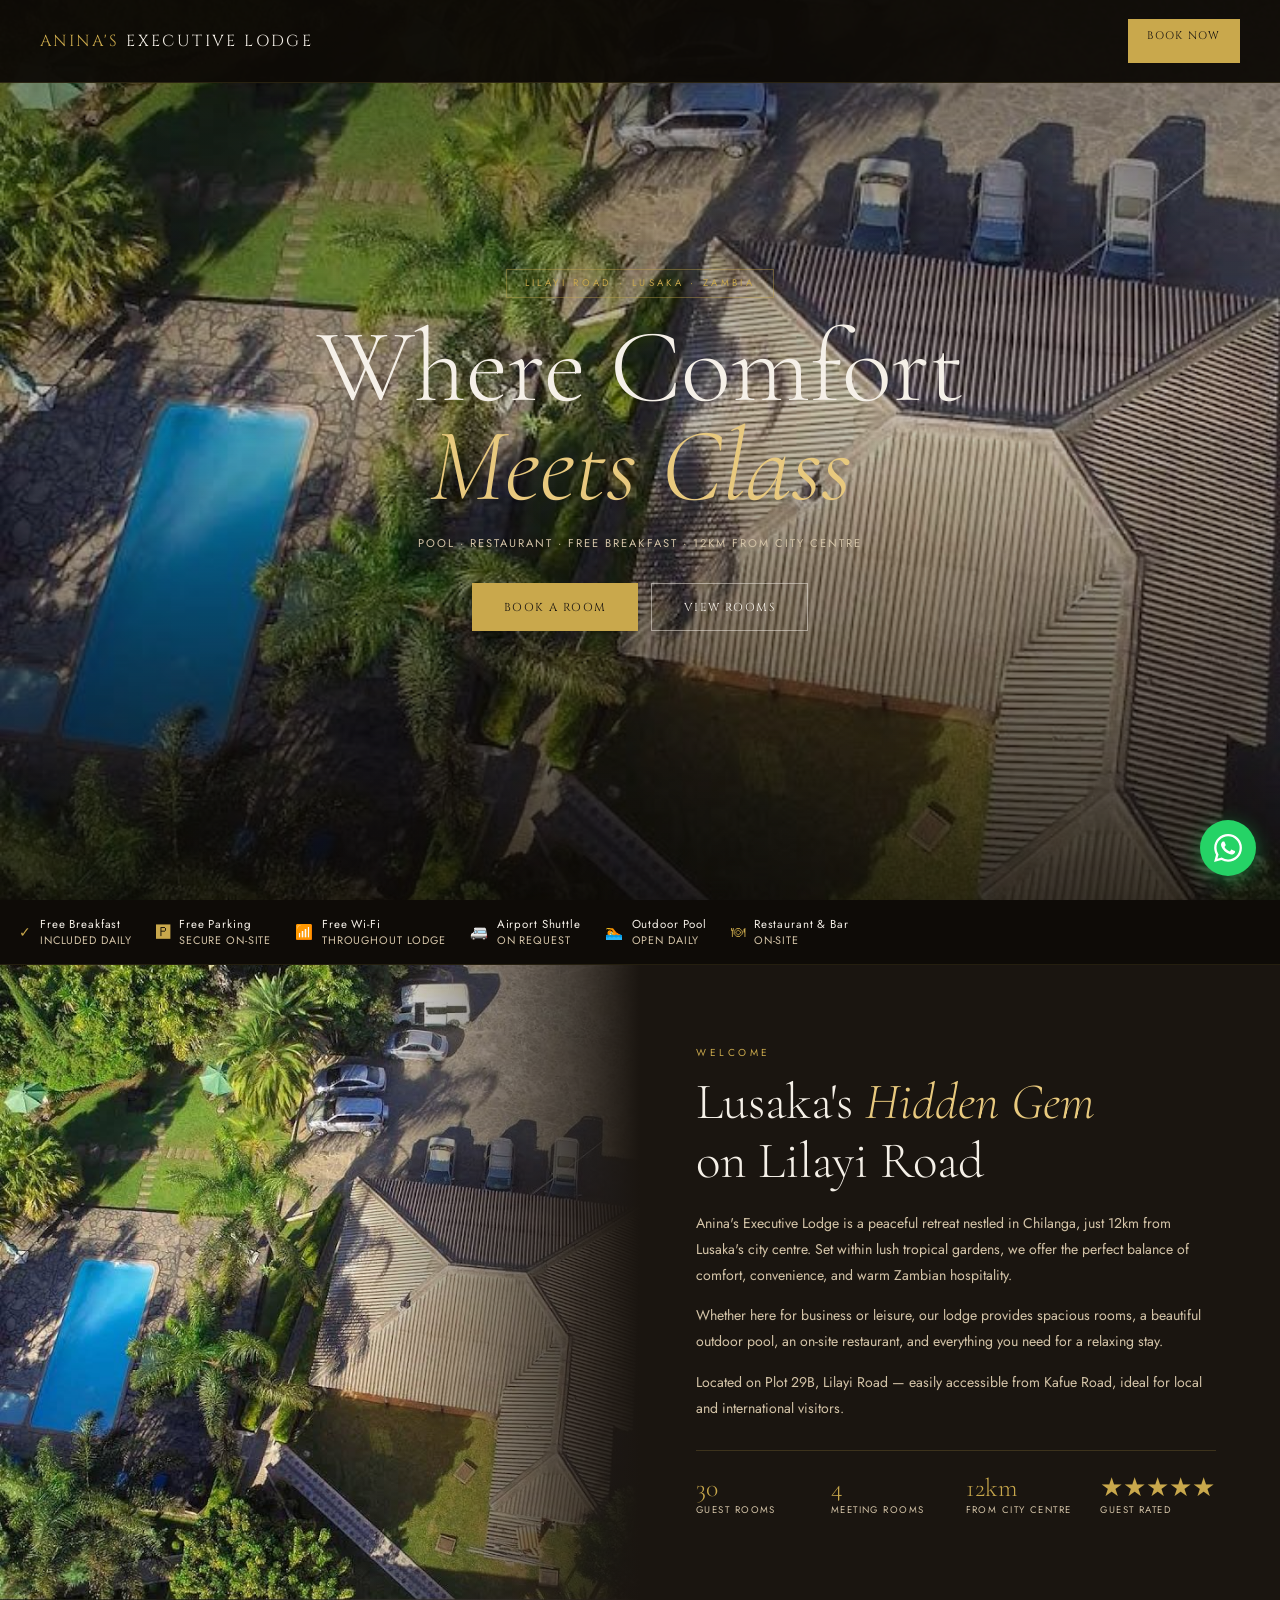
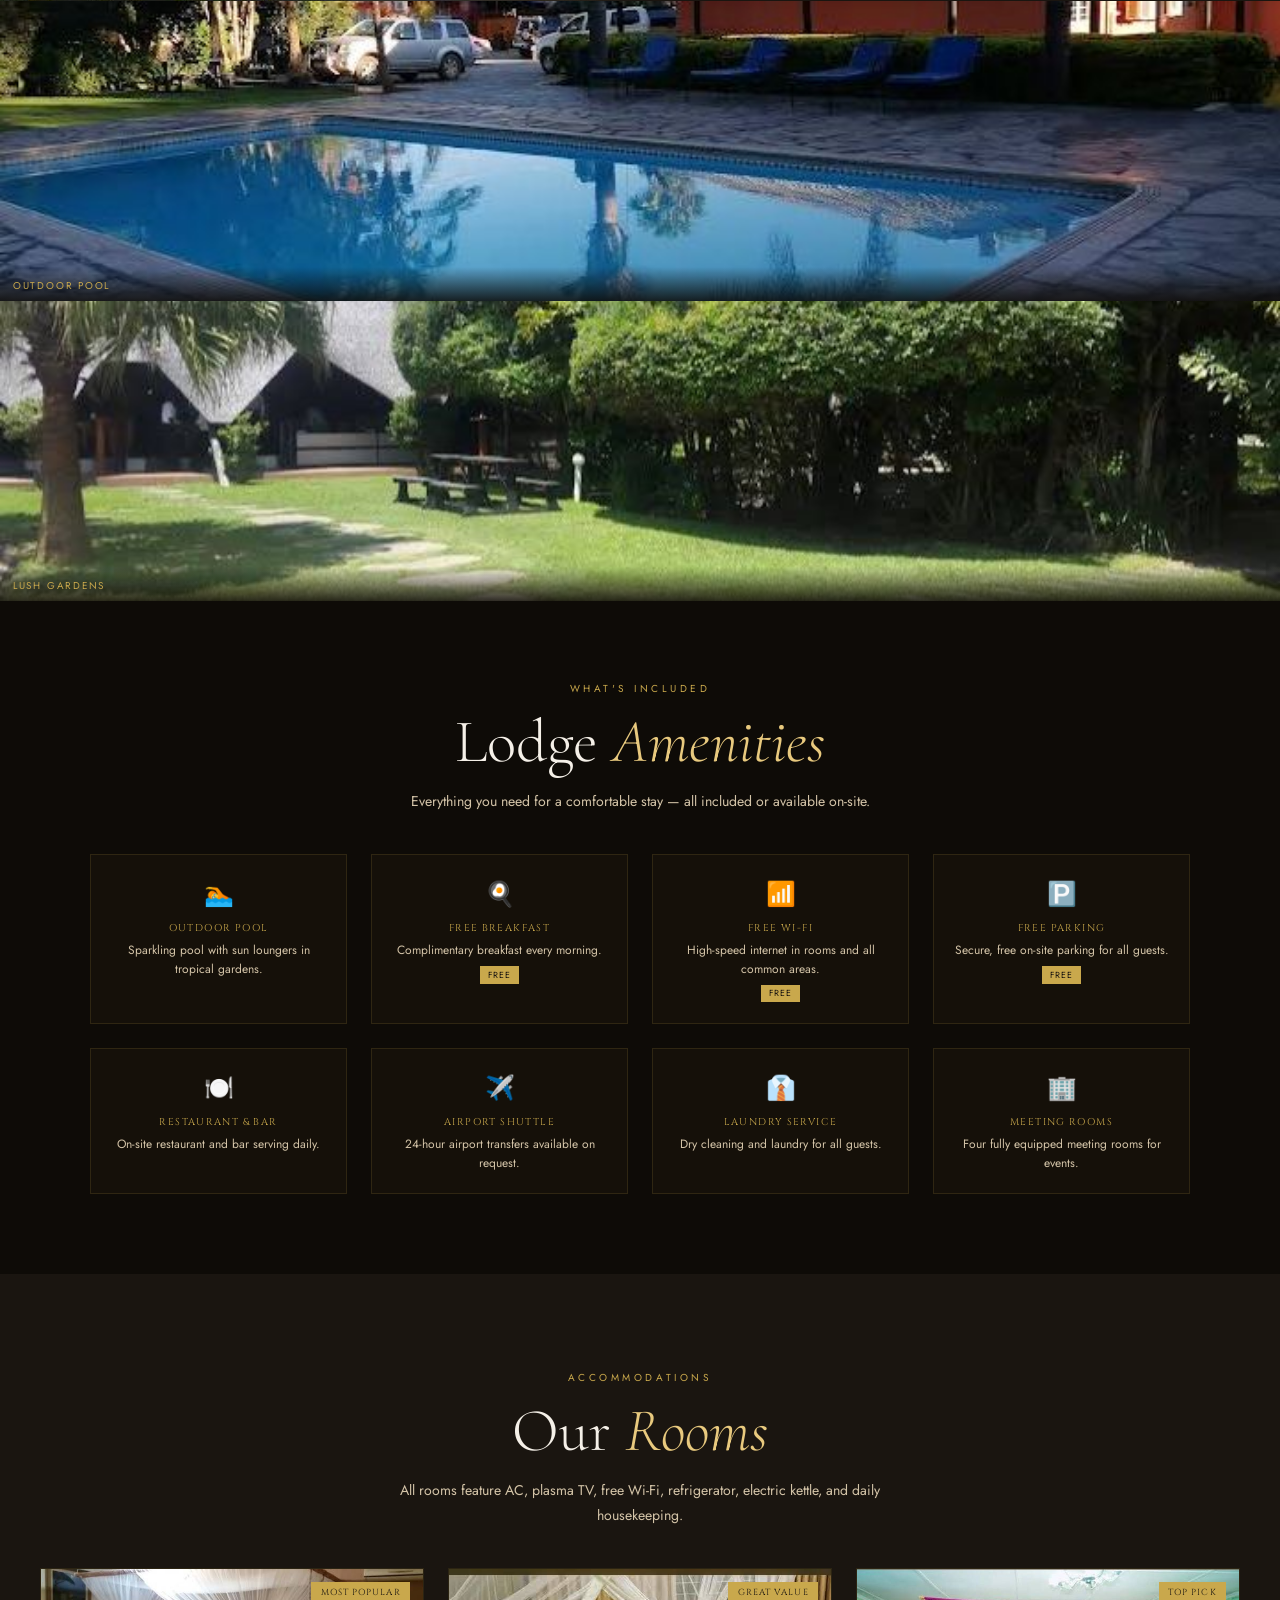
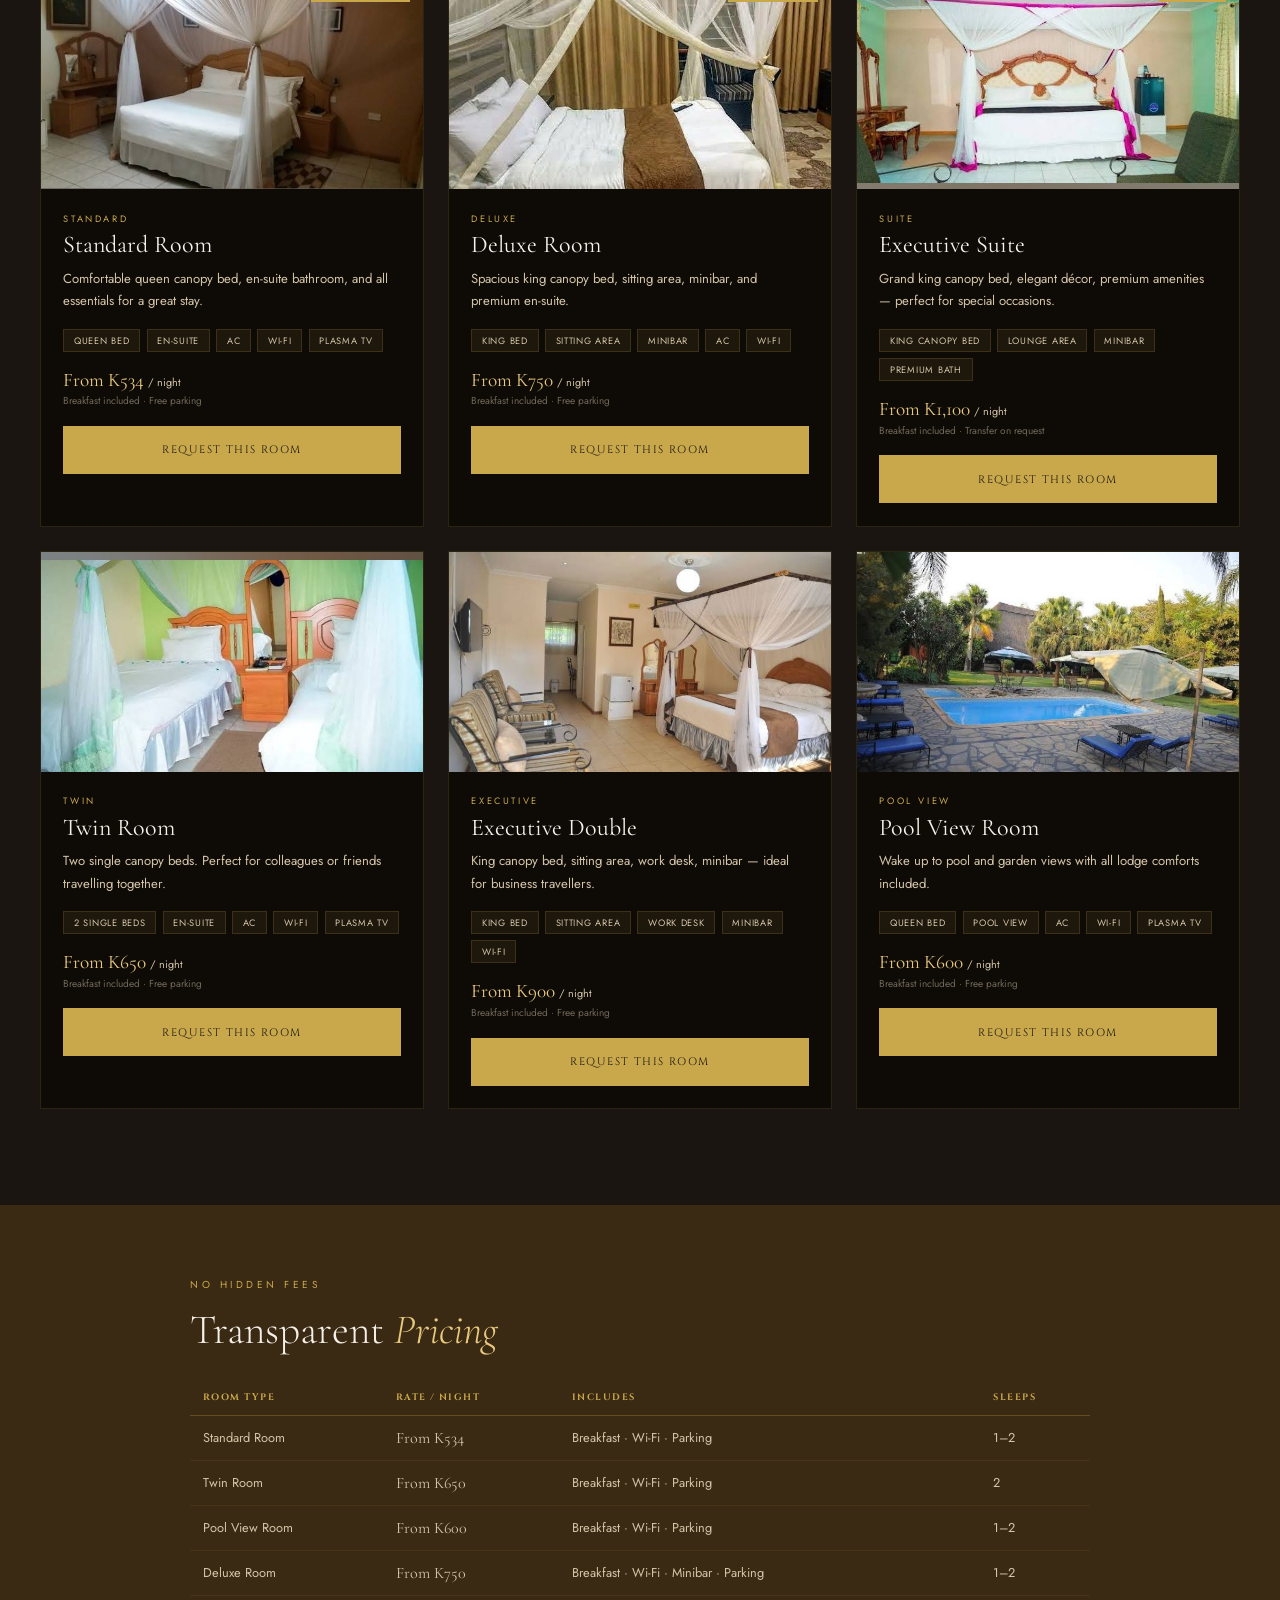
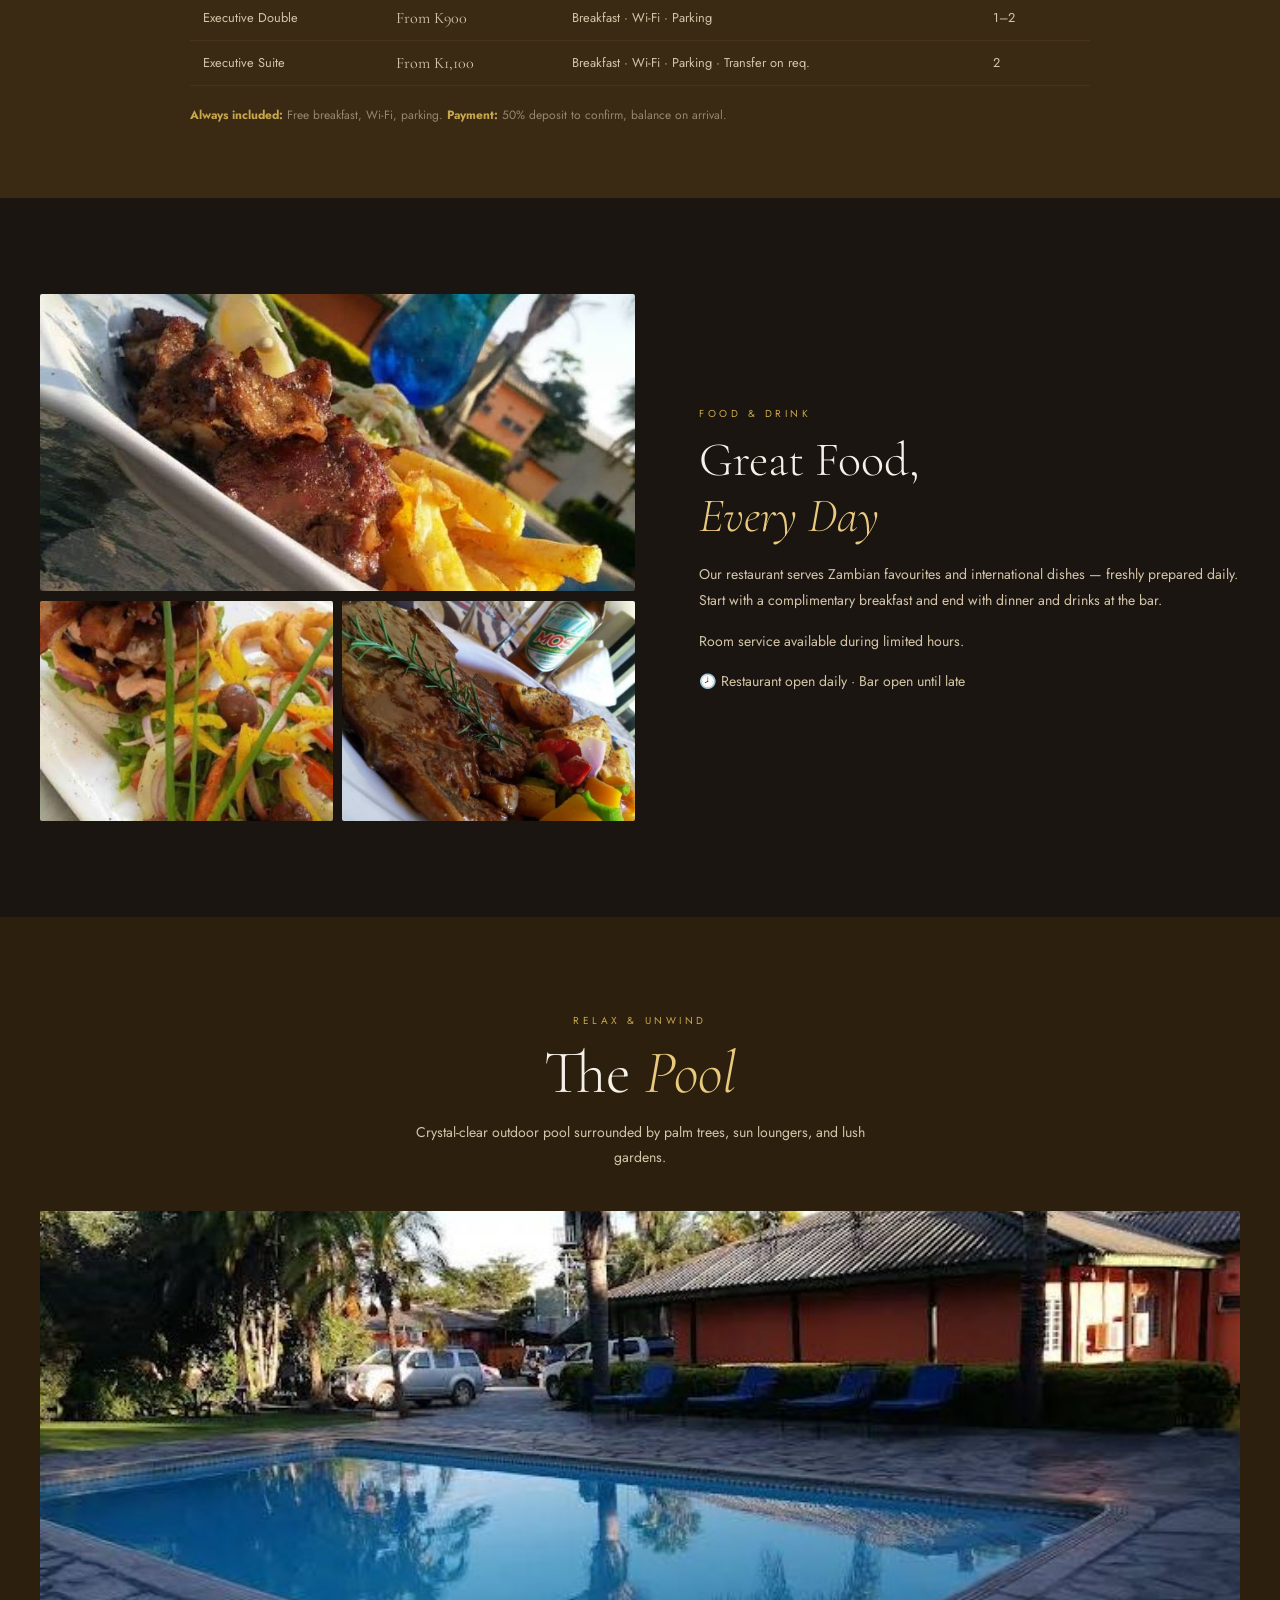
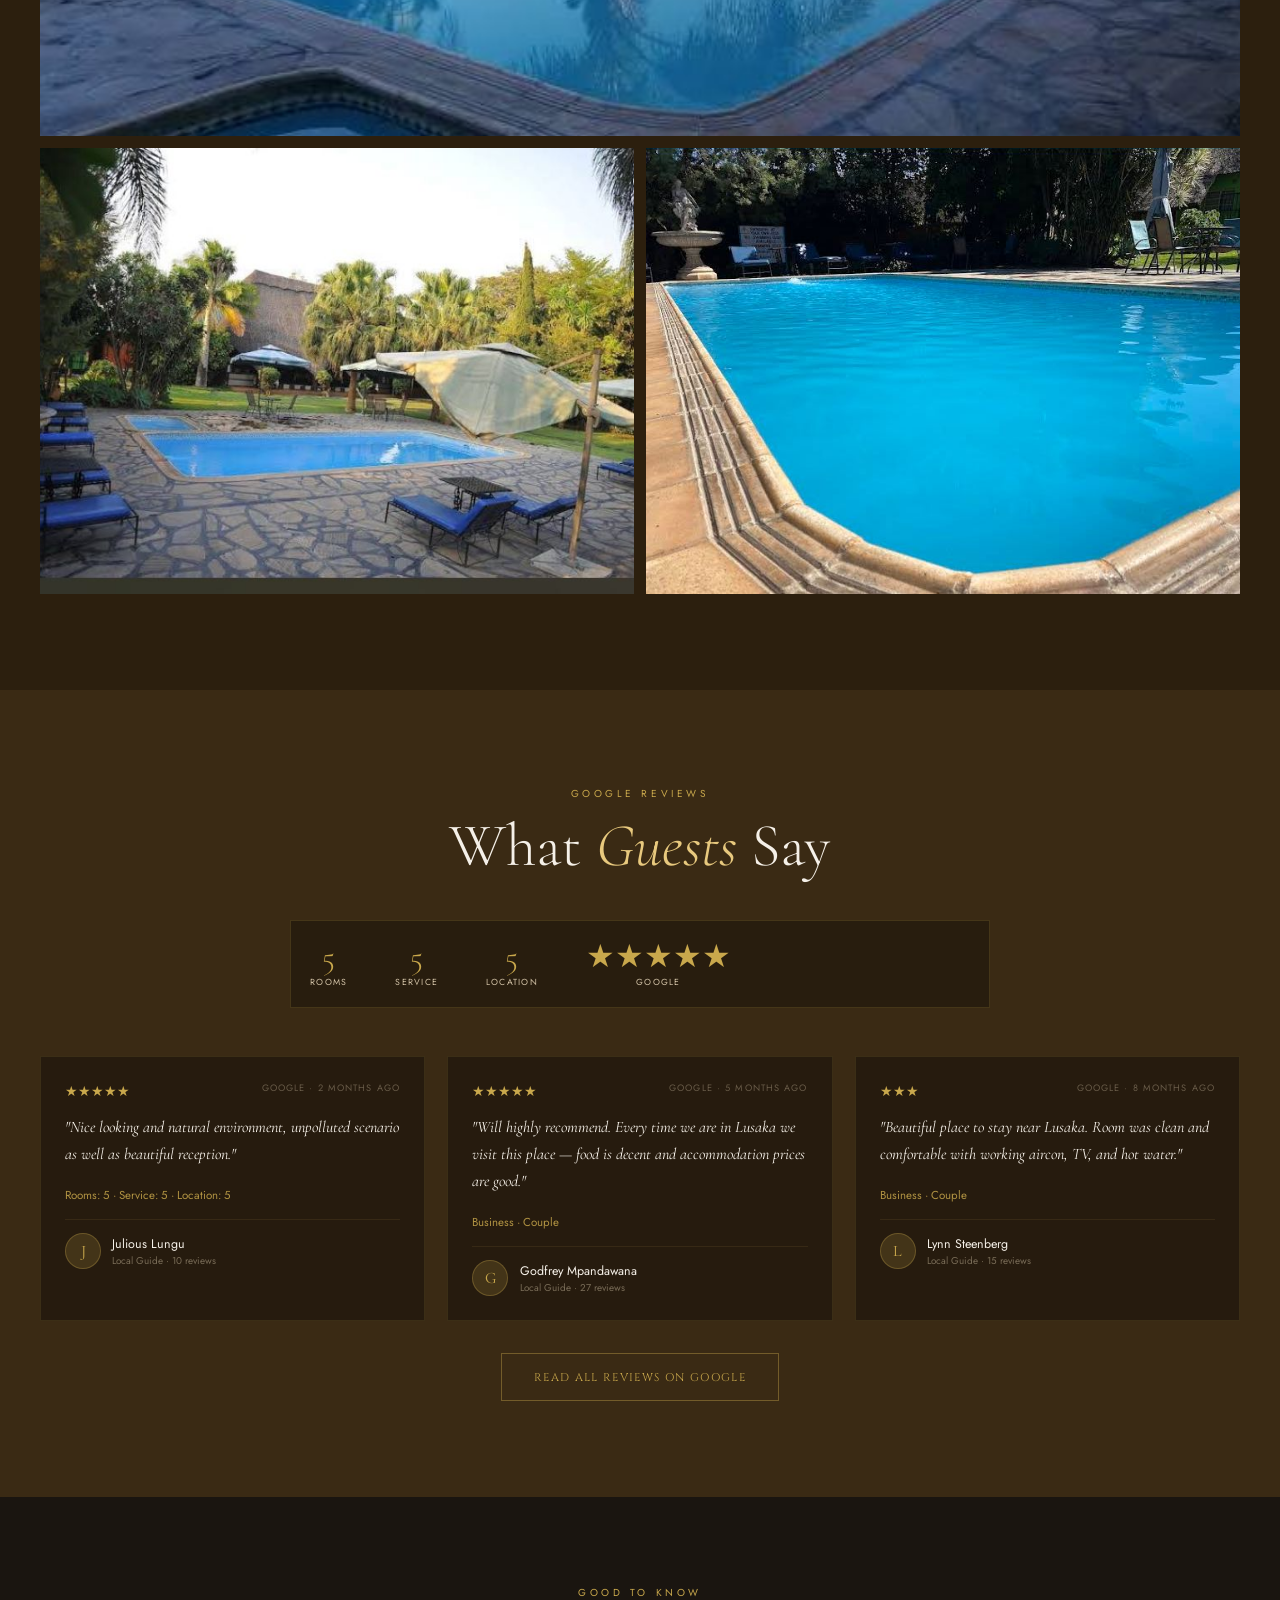
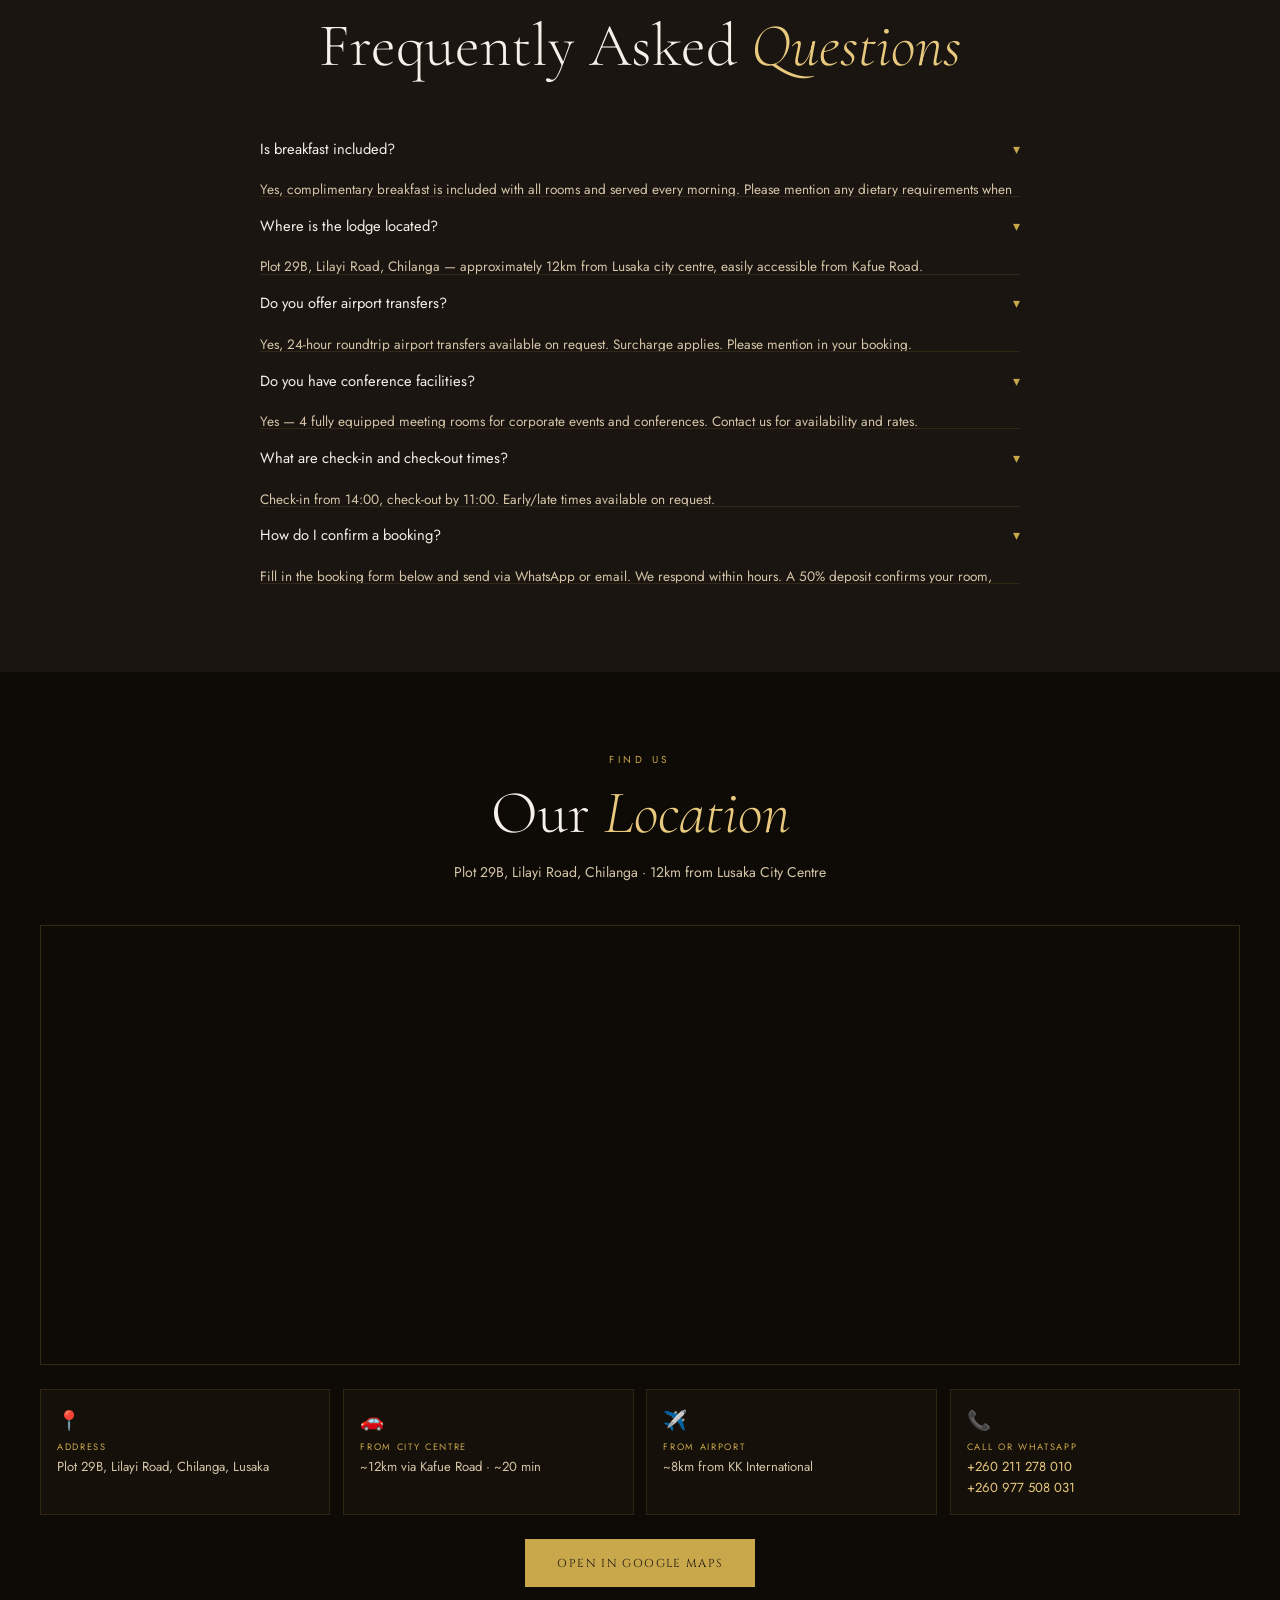
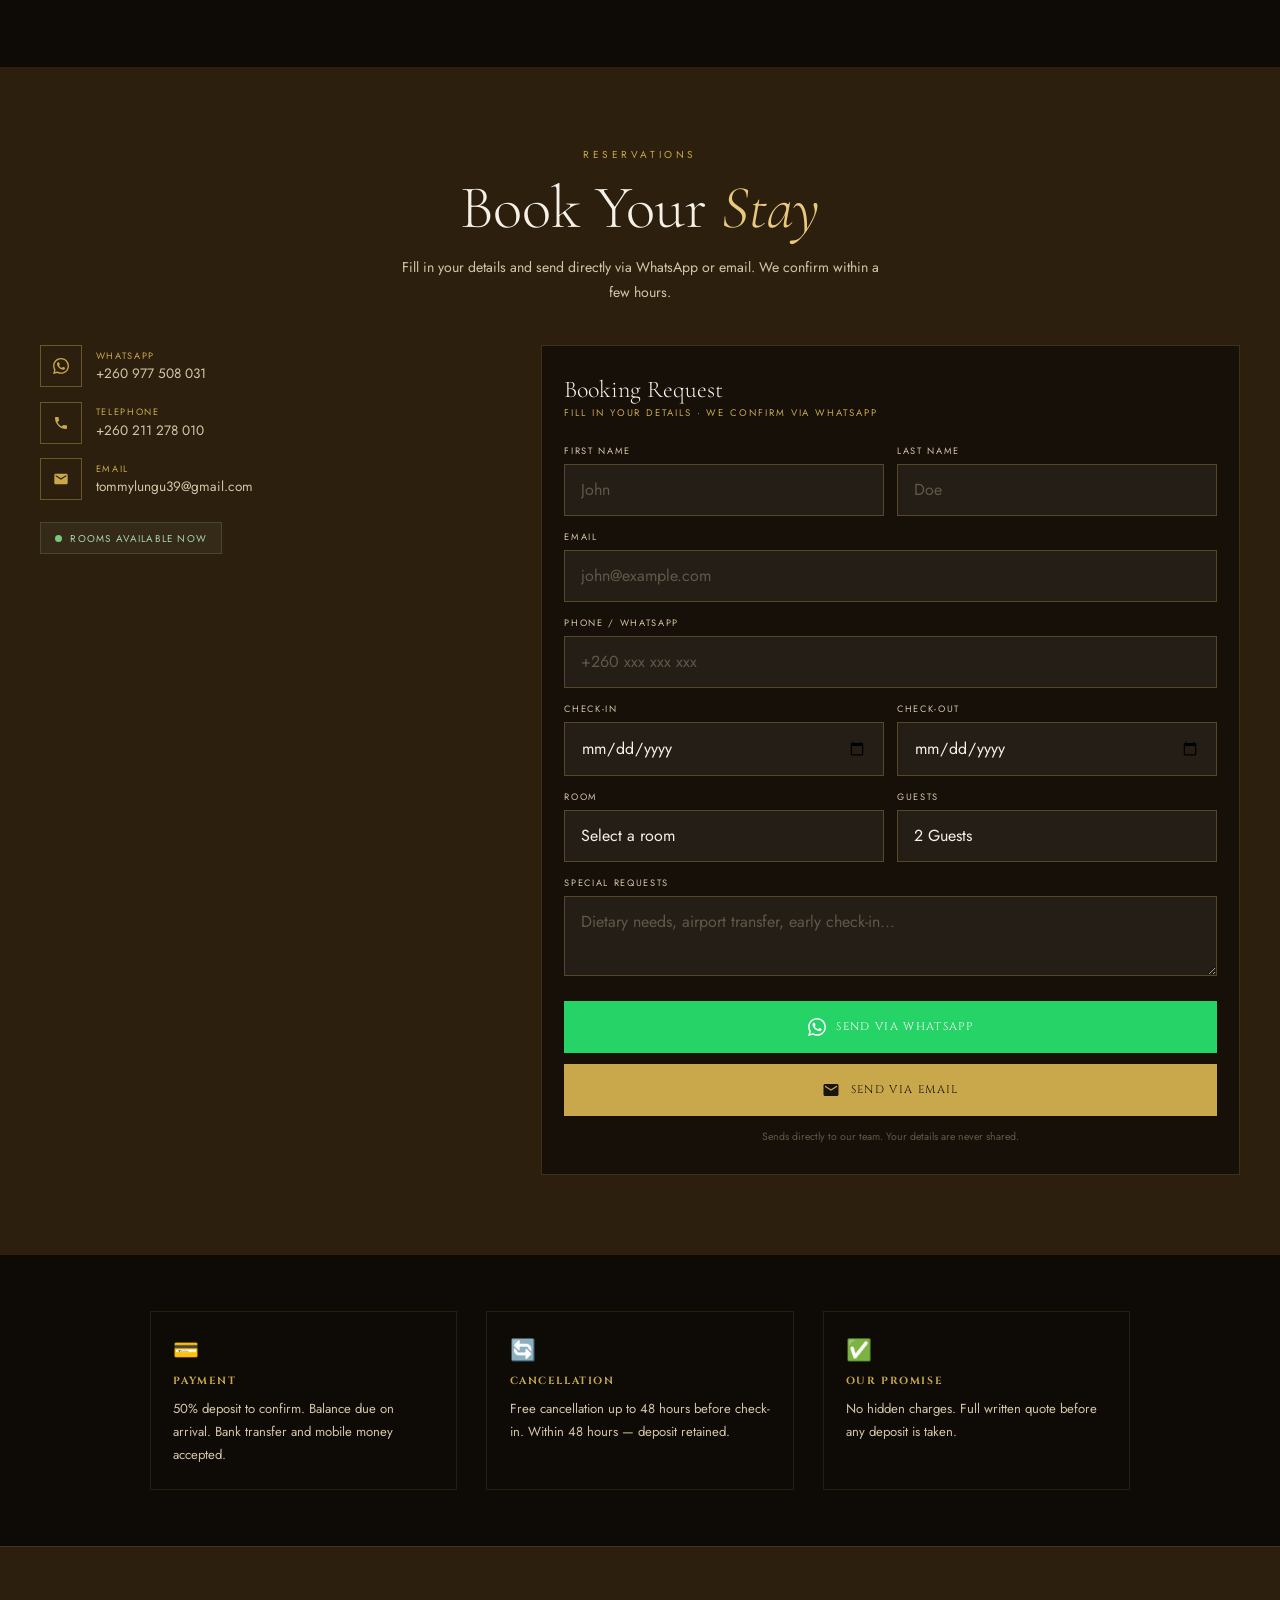
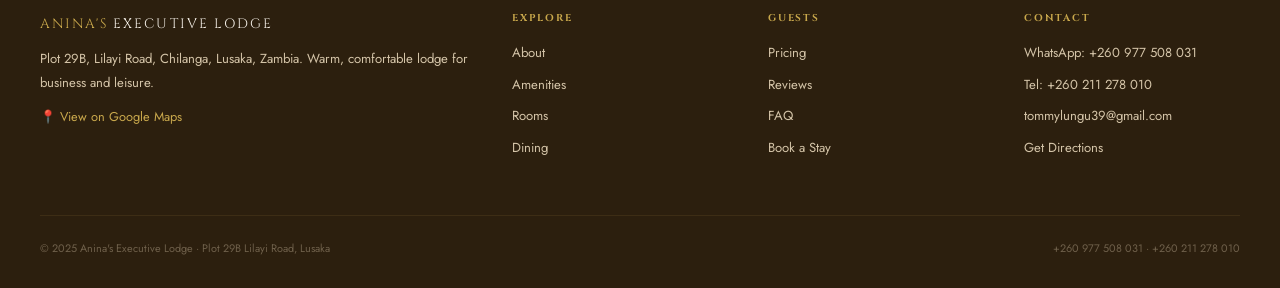
==== commit 091d14ca: "Update index.html" ====
--- a/index.html
+++ b/index.html
@@ -428,7 +428,7 @@
     </div>
 
     <div class="room-card">
-      <div class="room-img"><img src="images/room_deluxe.jpg" alt="Deluxe Room"/><span class="room-badge">Great Value</span></div>
+      <div class="room-img"><img src="images/room_delux.jpg" alt="Deluxe Room"/><span class="room-badge">Great Value</span></div>
       <div class="room-body">
         <p class="room-type">Deluxe</p>
         <h3 class="room-name">Deluxe Room</h3>
